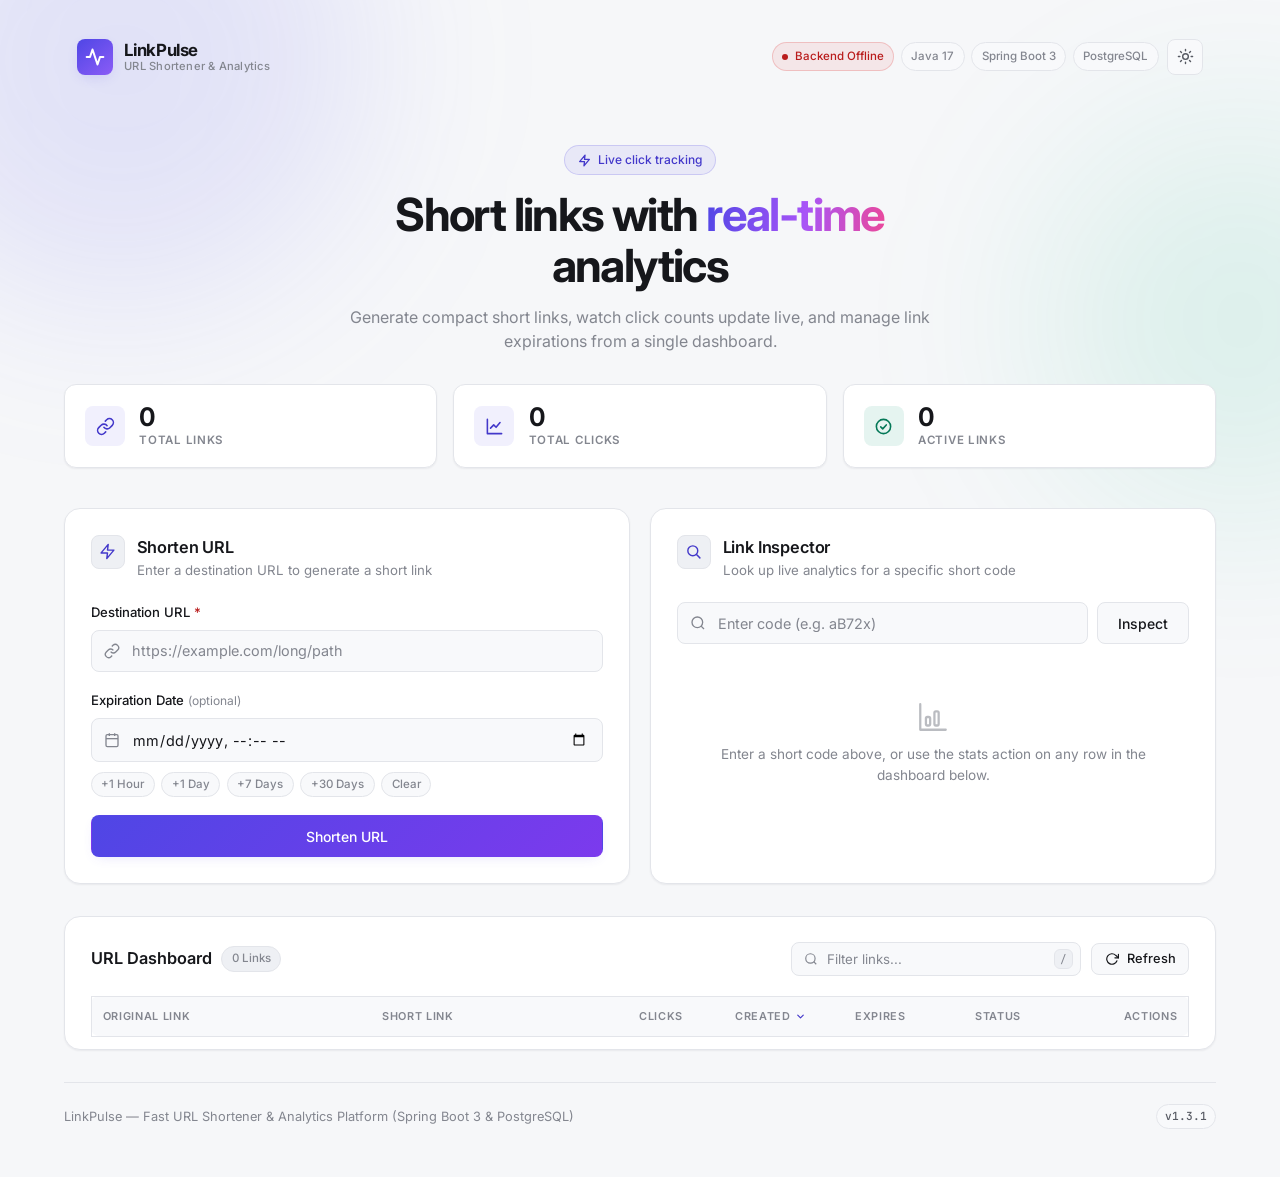
==== frontend/index.html @ d2729724 "feat: implement full-stack URL shortener application with backend services, frontend UI, tests, and " ====
<!DOCTYPE html>
<html lang="en" data-theme="dark">

<head>
    <meta charset="UTF-8">
    <meta name="viewport" content="width=device-width, initial-scale=1.0">
    <title>LinkPulse — URL Shortener & Real-Time Analytics</title>
    <meta name="description"
        content="A fast, secure URL shortener and analytics service built with Spring Boot and PostgreSQL.">
    <meta name="theme-color" content="#08080b">
    <link rel="icon"
        href="data:image/svg+xml,<svg xmlns='http://www.w3.org/2000/svg' viewBox='0 0 24 24' fill='none' stroke='%236366f1' stroke-width='2.4' stroke-linecap='round' stroke-linejoin='round'><path d='M22 12h-4l-3 9L9 3l-3 9H2'/></svg>">

    <!-- Google Fonts: Inter (UI) + JetBrains Mono (codes & links) -->
    <link rel="preconnect" href="https://fonts.googleapis.com">
    <link rel="preconnect" href="https://fonts.gstatic.com" crossorigin>
    <link
        href="https://fonts.googleapis.com/css2?family=Inter:wght@400;500;600;700&family=JetBrains+Mono:wght@400;500&display=swap"
        rel="stylesheet">
    <link rel="stylesheet" href="css/style.css">

    <!-- Apply the stored theme before first paint to avoid a flash of the wrong theme -->
    <script>
        (function () {
            try {
                var stored = localStorage.getItem('linkpulse-theme');
                var prefersLight = window.matchMedia('(prefers-color-scheme: light)').matches;
                document.documentElement.setAttribute('data-theme', stored || (prefersLight ? 'light' : 'dark'));
            } catch (e) {
                document.documentElement.setAttribute('data-theme', 'dark');
            }
        })();
    </script>
</head>

<body>
    <!-- Ambient background gradient -->
    <div class="bg-orbs" aria-hidden="true"><span></span><span></span></div>

    <div class="app-layout">
        <!-- Header -->
        <header class="header" id="site-header">
            <div class="brand">
                <span class="brand-mark" aria-hidden="true">
                    <svg width="20" height="20" viewBox="0 0 24 24" fill="none" stroke="currentColor"
                        stroke-width="2.4" stroke-linecap="round" stroke-linejoin="round">
                        <path d="M22 12h-4l-3 9L9 3l-3 9H2"></path>
                    </svg>
                </span>
                <span class="brand-text">
                    <span class="brand-title">LinkPulse</span>
                    <span class="brand-sub">URL Shortener &amp; Analytics</span>
                </span>
            </div>

            <div class="header-actions">
                <div class="tech-tags">
                    <span class="tag tag-status" id="api-status" data-state="online">
                        <span class="status-dot"></span>
                        <span id="api-status-text">Connecting…</span>
                    </span>
                    <span class="tag">Java 17</span>
                    <span class="tag">Spring Boot 3</span>
                    <span class="tag">PostgreSQL</span>
                </div>
                <button type="button" id="theme-toggle" class="icon-btn" aria-label="Toggle colour theme"
                    title="Toggle light / dark theme">
                    <svg class="icon-moon" width="17" height="17" viewBox="0 0 24 24" fill="none" stroke="currentColor"
                        stroke-width="2" stroke-linecap="round" stroke-linejoin="round">
                        <path d="M21 12.79A9 9 0 1 1 11.21 3 7 7 0 0 0 21 12.79z"></path>
                    </svg>
                    <svg class="icon-sun" width="17" height="17" viewBox="0 0 24 24" fill="none" stroke="currentColor"
                        stroke-width="2" stroke-linecap="round" stroke-linejoin="round">
                        <circle cx="12" cy="12" r="4"></circle>
                        <path d="M12 2v2M12 20v2M4.93 4.93l1.41 1.41M17.66 17.66l1.41 1.41M2 12h2M20 12h2M6.34 17.66l-1.41 1.41M19.07 4.93l-1.41 1.41"></path>
                    </svg>
                </button>
            </div>
        </header>

        <!-- Hero & overview metrics -->
        <section class="hero">
            <span class="hero-badge">
                <svg width="13" height="13" viewBox="0 0 24 24" fill="none" stroke="currentColor" stroke-width="2.4"
                    stroke-linecap="round" stroke-linejoin="round" aria-hidden="true">
                    <path d="M13 2 3 14h9l-1 8 10-12h-9l1-8z"></path>
                </svg>
                Live click tracking
            </span>
            <h1 class="hero-heading">Short links with <em>real-time</em> analytics</h1>
            <p class="hero-subheading">Generate compact short links, watch click counts update live, and manage link
                expirations from a single dashboard.</p>

            <div class="metrics-grid">
                <div class="metric-card">
                    <span class="metric-icon" aria-hidden="true">
                        <svg width="19" height="19" viewBox="0 0 24 24" fill="none" stroke="currentColor"
                            stroke-width="2" stroke-linecap="round" stroke-linejoin="round">
                            <path d="M10 13a5 5 0 0 0 7.54.54l3-3a5 5 0 0 0-7.07-7.07l-1.72 1.71"></path>
                            <path d="M14 11a5 5 0 0 0-7.54-.54l-3 3a5 5 0 0 0 7.07 7.07l1.71-1.71"></path>
                        </svg>
                    </span>
                    <span class="metric-body">
                        <span class="metric-num" id="overview-total-urls">0</span>
                        <span class="metric-lbl">Total Links</span>
                    </span>
                </div>

                <div class="metric-card">
                    <span class="metric-icon" aria-hidden="true">
                        <svg width="19" height="19" viewBox="0 0 24 24" fill="none" stroke="currentColor"
                            stroke-width="2" stroke-linecap="round" stroke-linejoin="round">
                            <path d="M3 3v18h18"></path>
                            <path d="m7 14 4-4 3 3 5-6"></path>
                        </svg>
                    </span>
                    <span class="metric-body">
                        <span class="metric-num" id="overview-total-clicks">0</span>
                        <span class="metric-lbl">Total Clicks</span>
                    </span>
                </div>

                <div class="metric-card" data-accent="success">
                    <span class="metric-icon" aria-hidden="true">
                        <svg width="19" height="19" viewBox="0 0 24 24" fill="none" stroke="currentColor"
                            stroke-width="2" stroke-linecap="round" stroke-linejoin="round">
                            <circle cx="12" cy="12" r="9"></circle>
                            <path d="m8.5 12.5 2.5 2.5 4.5-5"></path>
                        </svg>
                    </span>
                    <span class="metric-body">
                        <span class="metric-num" id="overview-active-urls">0</span>
                        <span class="metric-lbl">Active Links</span>
                    </span>
                </div>
            </div>
        </section>

        <!-- Main workspace -->
        <div class="workspace-grid">
            <!-- Shortener -->
            <section class="panel shortener-panel">
                <div class="panel-header">
                    <span class="panel-icon" aria-hidden="true">
                        <svg width="17" height="17" viewBox="0 0 24 24" fill="none" stroke="currentColor"
                            stroke-width="2" stroke-linecap="round" stroke-linejoin="round">
                            <path d="M13 2 3 14h9l-1 8 10-12h-9l1-8z"></path>
                        </svg>
                    </span>
                    <div>
                        <h2>Shorten URL</h2>
                        <p>Enter a destination URL to generate a short link</p>
                    </div>
                </div>

                <form id="shorten-form" class="shorten-form">
                    <div class="form-field">
                        <label for="original-url">Destination URL <span class="required-star">*</span></label>
                        <div class="input-wrap">
                            <svg class="field-icon" width="16" height="16" viewBox="0 0 24 24" fill="none"
                                stroke="currentColor" stroke-width="2" aria-hidden="true">
                                <path d="M10 13a5 5 0 0 0 7.54.54l3-3a5 5 0 0 0-7.07-7.07l-1.72 1.71"></path>
                                <path d="M14 11a5 5 0 0 0-7.54-.54l-3 3a5 5 0 0 0 7.07 7.07l1.71-1.71"></path>
                            </svg>
                            <input type="url" id="original-url" placeholder="https://example.com/long/path" required
                                autocomplete="off" spellcheck="false">
                        </div>
                    </div>

                    <div class="form-field">
                        <label for="expires-at">Expiration Date <span class="optional-note">(optional)</span></label>
                        <div class="input-wrap">
                            <svg class="field-icon" width="16" height="16" viewBox="0 0 24 24" fill="none"
                                stroke="currentColor" stroke-width="2" aria-hidden="true">
                                <rect x="3" y="4" width="18" height="18" rx="2" ry="2"></rect>
                                <line x1="16" y1="2" x2="16" y2="6"></line>
                                <line x1="8" y1="2" x2="8" y2="6"></line>
                                <line x1="3" y1="10" x2="21" y2="10"></line>
                            </svg>
                            <input type="datetime-local" id="expires-at">
                        </div>
                        <div class="preset-btns">
                            <button type="button" class="preset-btn" data-preset="1h">+1 Hour</button>
                            <button type="button" class="preset-btn" data-preset="1d">+1 Day</button>
                            <button type="button" class="preset-btn" data-preset="7d">+7 Days</button>
                            <button type="button" class="preset-btn" data-preset="30d">+30 Days</button>
                            <button type="button" class="preset-btn preset-btn-clear" data-preset="clear">Clear</button>
                        </div>
                    </div>

                    <button type="submit" id="shorten-btn" class="btn btn-primary">
                        <span class="btn-text">Shorten URL</span>
                        <span class="spinner hidden" aria-hidden="true"></span>
                    </button>
                </form>

                <!-- Generated result -->
                <div id="result-box" class="result-panel hidden">
                    <div class="result-header">
                        <svg width="13" height="13" viewBox="0 0 24 24" fill="none" stroke="currentColor"
                            stroke-width="2.6" stroke-linecap="round" stroke-linejoin="round" aria-hidden="true">
                            <path d="m20 6-11 11-5-5"></path>
                        </svg>
                        Generated Link
                    </div>
                    <div class="result-body">
                        <a id="result-short-url" href="#" target="_blank" rel="noopener" class="result-link"
                            title="Open the generated short URL"></a>
                        <div class="result-actions">
                            <button id="copy-btn" class="btn btn-secondary btn-sm" aria-label="Copy short URL to clipboard">
                                <svg width="14" height="14" viewBox="0 0 24 24" fill="none" stroke="currentColor"
                                    stroke-width="2" aria-hidden="true">
                                    <rect x="9" y="9" width="13" height="13" rx="2" ry="2"></rect>
                                    <path d="M5 15H4a2 2 0 0 1-2-2V4a2 2 0 0 1 2-2h9a2 2 0 0 1 2 2v1"></path>
                                </svg>
                                Copy
                            </button>
                            <button id="inspect-result-btn" class="btn btn-secondary btn-sm">Inspect</button>
                        </div>
                    </div>
                </div>
            </section>

            <!-- Inspector -->
            <section class="panel inspector-panel">
                <div class="panel-header">
                    <span class="panel-icon" aria-hidden="true">
                        <svg width="17" height="17" viewBox="0 0 24 24" fill="none" stroke="currentColor"
                            stroke-width="2" stroke-linecap="round" stroke-linejoin="round">
                            <circle cx="11" cy="11" r="7"></circle>
                            <line x1="21" y1="21" x2="16.65" y2="16.65"></line>
                        </svg>
                    </span>
                    <div>
                        <h2>Link Inspector</h2>
                        <p>Look up live analytics for a specific short code</p>
                    </div>
                </div>

                <div class="search-bar">
                    <div class="input-wrap has-clear">
                        <svg class="field-icon" width="16" height="16" viewBox="0 0 24 24" fill="none"
                            stroke="currentColor" stroke-width="2" aria-hidden="true">
                            <circle cx="11" cy="11" r="8"></circle>
                            <line x1="21" y1="21" x2="16.65" y2="16.65"></line>
                        </svg>
                        <input type="text" id="stats-short-code" placeholder="Enter code (e.g. aB72x)"
                            aria-label="Short code to inspect" autocomplete="off" spellcheck="false">
                        <button type="button" id="clear-stats-input" class="input-clear-btn hidden"
                            aria-label="Clear short code input">&times;</button>
                    </div>
                    <button id="get-stats-btn" class="btn btn-secondary">Inspect</button>
                </div>

                <div id="stats-display" class="stats-content hidden">
                    <div class="info-grid">
                        <div class="info-cell cell-full">
                            <span class="cell-label">Original URL</span>
                            <span id="stat-original-url" class="cell-value text-break"></span>
                        </div>
                        <div class="info-cell">
                            <span class="cell-label">Short Code</span>
                            <span id="stat-short-code" class="cell-value code-font"></span>
                        </div>
                        <div class="info-cell">
                            <span class="cell-label">Status</span>
                            <span id="stat-status" class="badge"></span>
                        </div>
                        <div class="info-cell">
                            <span class="cell-label">Total Clicks</span>
                            <span id="stat-clicks" class="cell-value click-val">0</span>
                        </div>
                        <div class="info-cell">
                            <span class="cell-label">Created</span>
                            <span id="stat-created" class="cell-value"></span>
                        </div>
                        <div class="info-cell cell-full">
                            <span class="cell-label">Expires</span>
                            <span id="stat-expires" class="cell-value"></span>
                        </div>
                    </div>
                </div>

                <div id="stats-placeholder" class="placeholder-box">
                    <svg width="34" height="34" viewBox="0 0 24 24" fill="none" stroke="currentColor" stroke-width="1.6"
                        stroke-linecap="round" stroke-linejoin="round" aria-hidden="true">
                        <path d="M3 3v18h18"></path>
                        <rect x="7" y="12" width="3" height="6" rx="1"></rect>
                        <rect x="13" y="8" width="3" height="10" rx="1"></rect>
                    </svg>
                    <p>Enter a short code above, or use the stats action on any row in the dashboard below.</p>
                </div>
            </section>
        </div>

        <!-- Dashboard -->
        <section class="panel table-panel">
            <div class="table-toolbar">
                <div class="toolbar-title">
                    <h2>URL Dashboard</h2>
                    <span class="count-badge" id="table-url-count">0 Links</span>
                </div>
                <div class="toolbar-right">
                    <div class="input-wrap has-clear">
                        <svg class="field-icon" width="14" height="14" viewBox="0 0 24 24" fill="none"
                            stroke="currentColor" stroke-width="2" aria-hidden="true">
                            <circle cx="11" cy="11" r="8"></circle>
                            <line x1="21" y1="21" x2="16.65" y2="16.65"></line>
                        </svg>
                        <input type="text" id="table-search" placeholder="Filter links..." aria-label="Filter links"
                            autocomplete="off">
                        <kbd class="kbd">/</kbd>
                        <button type="button" id="clear-table-search" class="input-clear-btn hidden"
                            aria-label="Clear filter">&times;</button>
                    </div>
                    <button id="refresh-btn" class="btn btn-secondary btn-sm">
                        <svg width="14" height="14" viewBox="0 0 24 24" fill="none" stroke="currentColor"
                            stroke-width="2" stroke-linecap="round" stroke-linejoin="round" aria-hidden="true">
                            <polyline points="23 4 23 10 17 10"></polyline>
                            <path d="M20.49 15a9 9 0 1 1-2.12-9.36L23 10"></path>
                        </svg>
                        Refresh
                    </button>
                </div>
            </div>

            <div class="table-wrapper">
                <table class="data-table">
                    <thead>
                        <tr>
                            <th class="th-sortable" data-sort="originalUrl" aria-sort="none" tabindex="0" role="columnheader">
                                <span class="th-inner">Original Link
                                    <svg class="sort-arrow" width="11" height="11" viewBox="0 0 24 24" fill="none"
                                        stroke="currentColor" stroke-width="2.5" stroke-linecap="round"
                                        stroke-linejoin="round" aria-hidden="true">
                                        <path d="m6 15 6-6 6 6"></path>
                                    </svg>
                                </span>
                            </th>
                            <th class="th-sortable" data-sort="shortCode" aria-sort="none" tabindex="0" role="columnheader">
                                <span class="th-inner">Short Link
                                    <svg class="sort-arrow" width="11" height="11" viewBox="0 0 24 24" fill="none"
                                        stroke="currentColor" stroke-width="2.5" stroke-linecap="round"
                                        stroke-linejoin="round" aria-hidden="true">
                                        <path d="m6 15 6-6 6 6"></path>
                                    </svg>
                                </span>
                            </th>
                            <th class="th-sortable col-clicks align-center" data-sort="clickCount" aria-sort="none"
                                tabindex="0" role="columnheader">
                                <span class="th-inner">Clicks
                                    <svg class="sort-arrow" width="11" height="11" viewBox="0 0 24 24" fill="none"
                                        stroke="currentColor" stroke-width="2.5" stroke-linecap="round"
                                        stroke-linejoin="round" aria-hidden="true">
                                        <path d="m6 15 6-6 6 6"></path>
                                    </svg>
                                </span>
                            </th>
                            <th class="th-sortable col-date" data-sort="createdAt" aria-sort="none" tabindex="0" role="columnheader">
                                <span class="th-inner">Created
                                    <svg class="sort-arrow" width="11" height="11" viewBox="0 0 24 24" fill="none"
                                        stroke="currentColor" stroke-width="2.5" stroke-linecap="round"
                                        stroke-linejoin="round" aria-hidden="true">
                                        <path d="m6 15 6-6 6 6"></path>
                                    </svg>
                                </span>
                            </th>
                            <th class="th-sortable col-date" data-sort="expiresAt" aria-sort="none" tabindex="0" role="columnheader">
                                <span class="th-inner">Expires
                                    <svg class="sort-arrow" width="11" height="11" viewBox="0 0 24 24" fill="none"
                                        stroke="currentColor" stroke-width="2.5" stroke-linecap="round"
                                        stroke-linejoin="round" aria-hidden="true">
                                        <path d="m6 15 6-6 6 6"></path>
                                    </svg>
                                </span>
                            </th>
                            <th class="col-status">Status</th>
                            <th class="col-actions align-right">Actions</th>
                        </tr>
                    </thead>
                    <tbody id="url-table-body"></tbody>
                </table>

                <!-- Skeleton shown during the first load -->
                <div id="table-skeleton" class="skeleton-rows">
                    <div class="skeleton-line"></div>
                    <div class="skeleton-line"></div>
                    <div class="skeleton-line"></div>
                </div>

                <div id="table-empty" class="empty-state hidden">
                    <svg width="38" height="38" viewBox="0 0 24 24" fill="none" stroke="currentColor" stroke-width="1.5"
                        stroke-linecap="round" stroke-linejoin="round" aria-hidden="true">
                        <path d="M10 13a5 5 0 0 0 7.54.54l3-3a5 5 0 0 0-7.07-7.07l-1.72 1.71"></path>
                        <path d="M14 11a5 5 0 0 0-7.54-.54l-3 3a5 5 0 0 0 7.07 7.07l1.71-1.71"></path>
                    </svg>
                    <h3 id="empty-title">No links yet</h3>
                    <p id="empty-text">Enter a destination URL above to shorten your first link.</p>
                </div>
            </div>
        </section>

        <!-- Footer -->
        <footer class="footer">
            <div class="footer-content">
                <p>LinkPulse — Fast URL Shortener &amp; Analytics Platform (Spring Boot 3 &amp; PostgreSQL)</p>
                <div class="footer-meta">
                    <span class="version-tag">v1.3.1</span>
                </div>
            </div>
        </footer>
    </div>

    <!-- Toasts -->
    <div id="toast-container" class="toast-container" role="status" aria-live="polite"></div>

    <!-- Scroll to top -->
    <button type="button" id="scroll-top-btn" class="scroll-top-btn" aria-label="Scroll back to top">
        <svg width="16" height="16" viewBox="0 0 24 24" fill="none" stroke="currentColor" stroke-width="2"
            stroke-linecap="round" stroke-linejoin="round" aria-hidden="true">
            <path d="m6 15 6-6 6 6"></path>
        </svg>
    </button>

    <!-- Delete confirmation dialog -->
    <div id="confirm-modal" class="modal-overlay hidden">
        <div class="modal" role="alertdialog" aria-modal="true" aria-labelledby="confirm-title"
            aria-describedby="confirm-text">
            <span class="modal-icon" aria-hidden="true">
                <svg width="20" height="20" viewBox="0 0 24 24" fill="none" stroke="currentColor" stroke-width="2"
                    stroke-linecap="round" stroke-linejoin="round">
                    <path d="M3 6h18"></path>
                    <path d="M8 6V4a1 1 0 0 1 1-1h6a1 1 0 0 1 1 1v2"></path>
                    <path d="M19 6l-1 14a2 2 0 0 1-2 2H8a2 2 0 0 1-2-2L5 6"></path>
                </svg>
            </span>
            <h3 id="confirm-title">Delete short link?</h3>
            <p id="confirm-text"></p>
            <div class="modal-actions">
                <button type="button" id="confirm-cancel" class="btn btn-secondary btn-sm">Cancel</button>
                <button type="button" id="confirm-accept" class="btn btn-danger btn-sm">Delete</button>
            </div>
        </div>
    </div>

    <script src="js/app.js"></script>
</body>

</html>
---- frontend/css/style.css ----
/* ==========================================================================
   LinkPulse — URL Shortener & Analytics Dashboard
   Design system: dual-theme (dark/light) tokens, elevation scale, motion.
   ========================================================================== */

/* --------------------------------------------------------------------------
   1. Design Tokens
   -------------------------------------------------------------------------- */

:root {
    /* Typography */
    --font-sans: 'Inter', -apple-system, BlinkMacSystemFont, 'Segoe UI', sans-serif;
    --font-mono: 'JetBrains Mono', ui-monospace, 'SF Mono', Menlo, monospace;

    /* Radii */
    --radius-xs: 6px;
    --radius-sm: 8px;
    --radius-md: 12px;
    --radius-lg: 16px;
    --radius-full: 999px;

    /* Motion */
    --ease: cubic-bezier(0.4, 0, 0.2, 1);
    --ease-out: cubic-bezier(0.16, 1, 0.3, 1);
    --speed: 0.2s;

    /* Layout */
    --max-width: 1200px;
}

/* Dark theme (default) */
:root,
[data-theme="dark"] {
    --bg: #08080b;
    --bg-subtle: #0d0d11;
    --surface: #111116;
    --surface-2: #17171d;
    --surface-3: #1e1e25;

    --border: #26262e;
    --border-strong: #35353f;

    --text: #f4f4f5;
    --text-2: #a1a1aa;
    --text-3: #6f6f7b;

    --accent: #6366f1;
    --accent-hover: #4f46e5;
    --accent-text: #a5b4fc;
    --accent-soft: rgba(99, 102, 241, 0.12);
    --accent-line: rgba(99, 102, 241, 0.28);
    --accent-glow: rgba(99, 102, 241, 0.35);

    --success: #10b981;
    --success-text: #34d399;
    --success-soft: rgba(16, 185, 129, 0.12);
    --success-line: rgba(16, 185, 129, 0.28);

    --danger: #ef4444;
    --danger-text: #f87171;
    --danger-soft: rgba(239, 68, 68, 0.12);
    --danger-line: rgba(239, 68, 68, 0.28);

    --shadow-sm: 0 1px 2px rgba(0, 0, 0, 0.4);
    --shadow-md: 0 4px 16px rgba(0, 0, 0, 0.35);
    --shadow-lg: 0 16px 40px -12px rgba(0, 0, 0, 0.65);

    --overlay: rgba(4, 4, 6, 0.72);
    --hover-wash: rgba(255, 255, 255, 0.04);
    --orb-1: rgba(99, 102, 241, 0.16);
    --orb-2: rgba(16, 185, 129, 0.1);
    color-scheme: dark;
}

/* Light theme */
[data-theme="light"] {
    --bg: #f6f7f9;
    --bg-subtle: #eff1f4;
    --surface: #ffffff;
    --surface-2: #f8f9fb;
    --surface-3: #eef0f4;

    --border: #e3e5ea;
    --border-strong: #cdd0d8;

    --text: #16171b;
    --text-2: #575a63;
    --text-3: #83868f;

    --accent: #4f46e5;
    --accent-hover: #4338ca;
    --accent-text: #4338ca;
    --accent-soft: rgba(79, 70, 229, 0.08);
    --accent-line: rgba(79, 70, 229, 0.2);
    --accent-glow: rgba(79, 70, 229, 0.2);

    --success: #059669;
    --success-text: #047857;
    --success-soft: rgba(5, 150, 105, 0.1);
    --success-line: rgba(5, 150, 105, 0.22);

    --danger: #dc2626;
    --danger-text: #b91c1c;
    --danger-soft: rgba(220, 38, 38, 0.08);
    --danger-line: rgba(220, 38, 38, 0.2);

    --shadow-sm: 0 1px 2px rgba(16, 24, 40, 0.06);
    --shadow-md: 0 4px 16px rgba(16, 24, 40, 0.08);
    --shadow-lg: 0 16px 40px -12px rgba(16, 24, 40, 0.18);

    --overlay: rgba(16, 24, 40, 0.42);
    --hover-wash: rgba(16, 24, 40, 0.025);
    --orb-1: rgba(99, 102, 241, 0.14);
    --orb-2: rgba(16, 185, 129, 0.1);
    color-scheme: light;
}

/* --------------------------------------------------------------------------
   2. Base
   -------------------------------------------------------------------------- */

*,
*::before,
*::after {
    margin: 0;
    padding: 0;
    box-sizing: border-box;
}

html {
    scroll-behavior: smooth;
}

body {
    font-family: var(--font-sans);
    background-color: var(--bg);
    color: var(--text-2);
    line-height: 1.55;
    min-height: 100vh;
    -webkit-font-smoothing: antialiased;
    -moz-osx-font-smoothing: grayscale;
    transition: background-color 0.3s var(--ease), color 0.3s var(--ease);
}

/* Ambient background gradient orbs */
.bg-orbs {
    position: fixed;
    inset: 0;
    z-index: -1;
    overflow: hidden;
    pointer-events: none;
}

.bg-orbs span {
    position: absolute;
    border-radius: 50%;
    filter: blur(90px);
}

.bg-orbs span:nth-child(1) {
    width: 480px;
    height: 480px;
    top: -180px;
    left: -120px;
    background: var(--orb-1);
}

.bg-orbs span:nth-child(2) {
    width: 400px;
    height: 400px;
    top: 120px;
    right: -160px;
    background: var(--orb-2);
}

a {
    color: var(--accent-text);
}

button,
input {
    font-family: inherit;
}

:focus-visible {
    outline: 2px solid var(--accent);
    outline-offset: 2px;
    border-radius: var(--radius-xs);
}

::selection {
    background: var(--accent-soft);
    color: var(--text);
}

.hidden {
    display: none !important;
}

.visually-hidden {
    position: absolute;
    width: 1px;
    height: 1px;
    overflow: hidden;
    clip: rect(0 0 0 0);
    white-space: nowrap;
}

.app-layout {
    max-width: var(--max-width);
    margin: 0 auto;
    padding: 1.5rem 1.5rem 3rem;
    display: flex;
    flex-direction: column;
    gap: 2rem;
}

/* --------------------------------------------------------------------------
   3. Header
   -------------------------------------------------------------------------- */

.header {
    position: sticky;
    top: 0;
    z-index: 50;
    display: flex;
    justify-content: space-between;
    align-items: center;
    gap: 1rem;
    padding: 0.85rem 1.1rem;
    margin: 0 -0.35rem;
    border: 1px solid transparent;
    border-radius: var(--radius-lg);
    transition: background-color var(--speed) var(--ease),
                border-color var(--speed) var(--ease),
                box-shadow var(--speed) var(--ease);
}

.header.is-stuck {
    background: var(--surface);
    border-color: var(--border);
    box-shadow: var(--shadow-md);
}

.brand {
    display: flex;
    align-items: center;
    gap: 0.7rem;
    color: var(--text);
}

.brand-mark {
    display: grid;
    place-items: center;
    width: 36px;
    height: 36px;
    border-radius: var(--radius-sm);
    background: linear-gradient(140deg, var(--accent), #8b5cf6);
    box-shadow: 0 4px 14px -4px var(--accent-glow);
    color: #fff;
    flex-shrink: 0;
}

.brand-text {
    display: flex;
    flex-direction: column;
    line-height: 1.15;
}

.brand-title {
    font-size: 1.05rem;
    font-weight: 700;
    letter-spacing: -0.02em;
}

.brand-sub {
    font-size: 0.7rem;
    font-weight: 500;
    color: var(--text-3);
    letter-spacing: 0.02em;
}

.header-actions {
    display: flex;
    align-items: center;
    gap: 0.5rem;
}

.tech-tags {
    display: flex;
    gap: 0.4rem;
}

.tag {
    font-size: 0.72rem;
    font-weight: 500;
    padding: 0.28rem 0.6rem;
    border-radius: var(--radius-full);
    background: var(--surface-2);
    border: 1px solid var(--border);
    color: var(--text-3);
    white-space: nowrap;
}

.tag-status {
    display: inline-flex;
    align-items: center;
    gap: 0.4rem;
    background: var(--success-soft);
    border-color: var(--success-line);
    color: var(--success-text);
}

.tag-status[data-state="offline"] {
    background: var(--danger-soft);
    border-color: var(--danger-line);
    color: var(--danger-text);
}

.status-dot {
    width: 6px;
    height: 6px;
    border-radius: 50%;
    background-color: currentColor;
    animation: pulse 2.2s infinite;
}

@keyframes pulse {
    0% { box-shadow: 0 0 0 0 currentColor; opacity: 0.9; }
    70% { box-shadow: 0 0 0 6px transparent; opacity: 1; }
    100% { box-shadow: 0 0 0 0 transparent; opacity: 0.9; }
}

.icon-btn {
    display: grid;
    place-items: center;
    width: 36px;
    height: 36px;
    border-radius: var(--radius-sm);
    background: var(--surface-2);
    border: 1px solid var(--border);
    color: var(--text-2);
    cursor: pointer;
    transition: var(--speed) var(--ease);
}

.icon-btn:hover {
    color: var(--text);
    border-color: var(--border-strong);
    background: var(--surface-3);
}

/* Theme toggle swaps icons based on the active theme */
[data-theme="dark"] .icon-sun { display: none; }
[data-theme="light"] .icon-moon { display: none; }

/* --------------------------------------------------------------------------
   4. Hero & Metrics
   -------------------------------------------------------------------------- */

.hero {
    display: flex;
    flex-direction: column;
    align-items: center;
    text-align: center;
    gap: 0.85rem;
    padding: 1.5rem 0 0.5rem;
}

.hero-badge {
    display: inline-flex;
    align-items: center;
    gap: 0.45rem;
    font-size: 0.75rem;
    font-weight: 500;
    padding: 0.3rem 0.8rem;
    border-radius: var(--radius-full);
    background: var(--accent-soft);
    border: 1px solid var(--accent-line);
    color: var(--accent-text);
}

.hero-heading {
    font-size: clamp(1.9rem, 5vw, 2.85rem);
    font-weight: 700;
    color: var(--text);
    letter-spacing: -0.035em;
    line-height: 1.12;
    max-width: 18ch;
}

.hero-heading em {
    font-style: normal;
    background: linear-gradient(100deg, var(--accent), #a855f7 55%, #ec4899);
    -webkit-background-clip: text;
    background-clip: text;
    -webkit-text-fill-color: transparent;
}

.hero-subheading {
    font-size: 1rem;
    color: var(--text-3);
    max-width: 58ch;
}

.metrics-grid {
    display: grid;
    grid-template-columns: repeat(3, minmax(0, 1fr));
    gap: 1rem;
    width: 100%;
    margin-top: 1rem;
}

.metric-card {
    display: flex;
    align-items: center;
    gap: 0.9rem;
    text-align: left;
    padding: 1.1rem 1.25rem;
    background: var(--surface);
    border: 1px solid var(--border);
    border-radius: var(--radius-md);
    box-shadow: var(--shadow-sm);
    transition: transform var(--speed) var(--ease), border-color var(--speed) var(--ease);
}

.metric-card:hover {
    transform: translateY(-2px);
    border-color: var(--border-strong);
}

.metric-icon {
    display: grid;
    place-items: center;
    width: 40px;
    height: 40px;
    border-radius: var(--radius-sm);
    background: var(--accent-soft);
    color: var(--accent-text);
    flex-shrink: 0;
}

.metric-card[data-accent="success"] .metric-icon {
    background: var(--success-soft);
    color: var(--success-text);
}

.metric-body {
    display: flex;
    flex-direction: column;
    min-width: 0;
}

.metric-num {
    font-size: 1.6rem;
    font-weight: 700;
    color: var(--text);
    letter-spacing: -0.02em;
    font-variant-numeric: tabular-nums;
    line-height: 1.15;
}

.metric-lbl {
    font-size: 0.72rem;
    font-weight: 600;
    color: var(--text-3);
    text-transform: uppercase;
    letter-spacing: 0.06em;
}

/* --------------------------------------------------------------------------
   5. Panels
   -------------------------------------------------------------------------- */

.workspace-grid {
    display: grid;
    grid-template-columns: repeat(2, minmax(0, 1fr));
    gap: 1.25rem;
}

.panel {
    background: var(--surface);
    border: 1px solid var(--border);
    border-radius: var(--radius-lg);
    padding: 1.6rem;
    box-shadow: var(--shadow-sm);
}

.panel-header {
    display: flex;
    align-items: flex-start;
    gap: 0.75rem;
    margin-bottom: 1.35rem;
}

.panel-icon {
    display: grid;
    place-items: center;
    width: 34px;
    height: 34px;
    border-radius: var(--radius-sm);
    background: var(--surface-3);
    border: 1px solid var(--border);
    color: var(--accent-text);
    flex-shrink: 0;
}

.panel-header h2 {
    font-size: 1.02rem;
    font-weight: 600;
    color: var(--text);
    letter-spacing: -0.01em;
}

.panel-header p {
    font-size: 0.83rem;
    color: var(--text-3);
}

/* --------------------------------------------------------------------------
   6. Forms & Inputs
   -------------------------------------------------------------------------- */

.shorten-form {
    display: flex;
    flex-direction: column;
    gap: 1.15rem;
}

.form-field {
    display: flex;
    flex-direction: column;
    gap: 0.45rem;
}

.form-field label {
    font-size: 0.82rem;
    font-weight: 500;
    color: var(--text);
}

.required-star {
    color: var(--danger-text);
}

.optional-note {
    color: var(--text-3);
    font-size: 0.75rem;
    font-weight: 400;
}

.input-wrap {
    position: relative;
    display: flex;
    align-items: center;
}

.input-wrap .field-icon {
    position: absolute;
    left: 0.85rem;
    color: var(--text-3);
    pointer-events: none;
    transition: color var(--speed) var(--ease);
}

.input-wrap input {
    width: 100%;
    padding: 0.72rem 0.9rem 0.72rem 2.5rem;
    background: var(--surface-2);
    border: 1px solid var(--border);
    border-radius: var(--radius-sm);
    color: var(--text);
    font-size: 0.9rem;
    transition: var(--speed) var(--ease);
}

.input-wrap input::placeholder {
    color: var(--text-3);
}

.input-wrap input:focus {
    outline: none;
    border-color: var(--accent);
    background: var(--surface);
    box-shadow: 0 0 0 3px var(--accent-soft);
}

.input-wrap:focus-within .field-icon {
    color: var(--accent-text);
}

.input-wrap.has-clear input {
    padding-right: 2.2rem;
}

.input-clear-btn {
    position: absolute;
    right: 0.5rem;
    display: grid;
    place-items: center;
    width: 22px;
    height: 22px;
    background: transparent;
    border: none;
    color: var(--text-3);
    font-size: 1.05rem;
    line-height: 1;
    cursor: pointer;
    border-radius: 50%;
    transition: var(--speed) var(--ease);
}

.input-clear-btn:hover {
    color: var(--text);
    background: var(--surface-3);
}

.preset-btns {
    display: flex;
    flex-wrap: wrap;
    gap: 0.4rem;
    margin-top: 0.15rem;
}

.preset-btn {
    background: var(--surface-2);
    border: 1px solid var(--border);
    color: var(--text-3);
    font-size: 0.72rem;
    font-weight: 500;
    padding: 0.28rem 0.6rem;
    border-radius: var(--radius-full);
    cursor: pointer;
    transition: var(--speed) var(--ease);
}

.preset-btn:hover,
.preset-btn.is-active {
    background: var(--accent-soft);
    color: var(--accent-text);
    border-color: var(--accent-line);
}

.preset-btn-clear:hover {
    background: var(--danger-soft);
    color: var(--danger-text);
    border-color: var(--danger-line);
}

/* --------------------------------------------------------------------------
   7. Buttons
   -------------------------------------------------------------------------- */

.btn {
    display: inline-flex;
    align-items: center;
    justify-content: center;
    gap: 0.5rem;
    padding: 0.72rem 1.25rem;
    border-radius: var(--radius-sm);
    font-size: 0.875rem;
    font-weight: 500;
    cursor: pointer;
    border: 1px solid transparent;
    white-space: nowrap;
    transition: var(--speed) var(--ease);
}

.btn:disabled {
    opacity: 0.65;
    cursor: not-allowed;
}

.btn-primary {
    background: linear-gradient(135deg, var(--accent), #7c3aed);
    color: #fff;
    box-shadow: 0 4px 14px -6px var(--accent-glow);
}

.btn-primary:hover:not(:disabled) {
    filter: brightness(1.08);
    transform: translateY(-1px);
    box-shadow: 0 8px 20px -8px var(--accent-glow);
}

.btn-primary:active:not(:disabled) {
    transform: translateY(0);
}

.btn-secondary {
    background: var(--surface-2);
    border-color: var(--border);
    color: var(--text);
}

.btn-secondary:hover:not(:disabled) {
    background: var(--surface-3);
    border-color: var(--border-strong);
}

.btn-danger {
    background: var(--danger);
    color: #fff;
}

.btn-danger:hover:not(:disabled) {
    filter: brightness(1.08);
}

.btn-sm {
    padding: 0.45rem 0.8rem;
    font-size: 0.8rem;
}

.btn.is-copied {
    background: var(--success) !important;
    border-color: var(--success) !important;
    color: #fff !important;
}

.spinner {
    width: 15px;
    height: 15px;
    border: 2px solid rgba(255, 255, 255, 0.3);
    border-top-color: #fff;
    border-radius: 50%;
    animation: spin 0.7s linear infinite;
}

@keyframes spin {
    to { transform: rotate(360deg); }
}

/* --------------------------------------------------------------------------
   8. Result Card
   -------------------------------------------------------------------------- */

.result-panel {
    margin-top: 1.25rem;
    padding: 1.1rem;
    background: var(--accent-soft);
    border: 1px solid var(--accent-line);
    border-radius: var(--radius-md);
    display: flex;
    flex-direction: column;
    gap: 0.75rem;
    animation: rise 0.35s var(--ease-out);
}

@keyframes rise {
    from { opacity: 0; transform: translateY(8px); }
    to { opacity: 1; transform: translateY(0); }
}

.result-header {
    display: flex;
    align-items: center;
    gap: 0.45rem;
    font-size: 0.72rem;
    font-weight: 600;
    color: var(--success-text);
    text-transform: uppercase;
    letter-spacing: 0.06em;
}

.result-body {
    display: flex;
    align-items: center;
    justify-content: space-between;
    gap: 0.85rem;
}

.result-link {
    font-family: var(--font-mono);
    font-size: 0.95rem;
    font-weight: 500;
    color: var(--accent-text);
    text-decoration: none;
    word-break: break-all;
}

.result-link:hover {
    text-decoration: underline;
}

.result-actions {
    display: flex;
    gap: 0.4rem;
    flex-shrink: 0;
}

/* --------------------------------------------------------------------------
   9. Inspector
   -------------------------------------------------------------------------- */

.search-bar {
    display: flex;
    gap: 0.6rem;
    margin-bottom: 1.25rem;
}

.search-bar .input-wrap {
    flex: 1;
}

.placeholder-box {
    display: flex;
    flex-direction: column;
    align-items: center;
    gap: 0.6rem;
    text-align: center;
    padding: 2.25rem 1rem;
    font-size: 0.85rem;
    color: var(--text-3);
}

.placeholder-box svg {
    opacity: 0.55;
}

.info-grid {
    display: grid;
    grid-template-columns: repeat(2, minmax(0, 1fr));
    gap: 0.7rem;
    animation: rise 0.3s var(--ease-out);
}

.info-cell {
    padding: 0.8rem 0.9rem;
    background: var(--surface-2);
    border: 1px solid var(--border);
    border-radius: var(--radius-sm);
    display: flex;
    flex-direction: column;
    gap: 0.25rem;
    min-width: 0;
}

.cell-full {
    grid-column: span 2;
}

.cell-label {
    font-size: 0.68rem;
    font-weight: 600;
    color: var(--text-3);
    text-transform: uppercase;
    letter-spacing: 0.06em;
}

.cell-value {
    font-size: 0.9rem;
    font-weight: 500;
    color: var(--text);
}

.code-font {
    font-family: var(--font-mono);
    color: var(--accent-text);
}

.click-val {
    font-size: 1.3rem;
    font-weight: 700;
    color: var(--success-text);
    font-variant-numeric: tabular-nums;
}

/* --------------------------------------------------------------------------
   10. Badges
   -------------------------------------------------------------------------- */

.badge {
    display: inline-flex;
    align-items: center;
    gap: 0.3rem;
    padding: 0.2rem 0.55rem;
    border-radius: var(--radius-full);
    font-size: 0.7rem;
    font-weight: 600;
    letter-spacing: 0.02em;
    width: fit-content;
}

.badge::before {
    content: "";
    width: 5px;
    height: 5px;
    border-radius: 50%;
    background: currentColor;
}

.badge-active {
    background: var(--success-soft);
    color: var(--success-text);
    border: 1px solid var(--success-line);
}

.badge-expired {
    background: var(--danger-soft);
    color: var(--danger-text);
    border: 1px solid var(--danger-line);
}

/* --------------------------------------------------------------------------
   11. Dashboard Table
   -------------------------------------------------------------------------- */

.table-panel {
    padding: 1.6rem 1.6rem 0.75rem;
}

.table-toolbar {
    display: flex;
    justify-content: space-between;
    align-items: center;
    margin-bottom: 1.25rem;
    gap: 1rem;
    flex-wrap: wrap;
}

.toolbar-title {
    display: flex;
    align-items: center;
    gap: 0.6rem;
}

.toolbar-title h2 {
    font-size: 1.02rem;
    font-weight: 600;
    color: var(--text);
}

.count-badge {
    font-size: 0.72rem;
    font-weight: 500;
    padding: 0.18rem 0.6rem;
    border-radius: var(--radius-full);
    background: var(--surface-3);
    border: 1px solid var(--border);
    color: var(--text-3);
    font-variant-numeric: tabular-nums;
}

.toolbar-right {
    display: flex;
    align-items: center;
    gap: 0.6rem;
}

.toolbar-right .input-wrap input {
    padding: 0.48rem 2.4rem 0.48rem 2.2rem;
    font-size: 0.83rem;
    min-width: 230px;
}

.kbd {
    position: absolute;
    right: 0.5rem;
    font-family: var(--font-mono);
    font-size: 0.68rem;
    color: var(--text-3);
    background: var(--surface-3);
    border: 1px solid var(--border);
    border-radius: var(--radius-xs);
    padding: 0.05rem 0.32rem;
    pointer-events: none;
}

.table-wrapper {
    overflow-x: auto;
    margin: 0 -1.6rem;
    padding: 0 1.6rem;
}

.data-table {
    width: 100%;
    border-collapse: collapse;
    font-size: 0.85rem;
    text-align: left;
}

.data-table th {
    padding: 0.7rem;
    background: var(--surface-2);
    color: var(--text-3);
    font-size: 0.68rem;
    font-weight: 600;
    text-transform: uppercase;
    letter-spacing: 0.06em;
    border-top: 1px solid var(--border);
    border-bottom: 1px solid var(--border);
    white-space: nowrap;
}

.data-table th:first-child {
    border-left: 1px solid var(--border);
    border-radius: var(--radius-sm) 0 0 var(--radius-sm);
}

.data-table th:last-child {
    border-right: 1px solid var(--border);
    border-radius: 0 var(--radius-sm) var(--radius-sm) 0;
}

.th-sortable {
    cursor: pointer;
    -webkit-user-select: none;
    user-select: none;
    transition: color var(--speed) var(--ease);
}

.th-sortable:hover {
    color: var(--text);
}

.th-inner {
    display: inline-flex;
    align-items: center;
    gap: 0.3rem;
}

.sort-arrow {
    opacity: 0;
    transition: opacity var(--speed) var(--ease), transform var(--speed) var(--ease);
}

.th-sortable:hover .sort-arrow {
    opacity: 0.45;
}

.th-sortable[aria-sort="ascending"] .sort-arrow,
.th-sortable[aria-sort="descending"] .sort-arrow {
    opacity: 1;
    color: var(--accent-text);
}

.th-sortable[aria-sort="descending"] .sort-arrow {
    transform: rotate(180deg);
}

.data-table td {
    padding: 0.8rem 0.7rem;
    border-bottom: 1px solid var(--border);
    color: var(--text-2);
    vertical-align: middle;
}

.data-table tbody tr {
    transition: background-color var(--speed) var(--ease);
}

.data-table tbody tr:hover {
    background: var(--hover-wash);
}

.data-table tbody tr:last-child td {
    border-bottom: none;
}

.col-clicks { width: 110px; }
.col-date { width: 120px; white-space: nowrap; }
.col-status { width: 105px; }
.col-actions { width: 120px; }

.align-center { text-align: center; }
.align-right { text-align: right; }

.cell-original {
    display: flex;
    flex-direction: column;
    gap: 0.1rem;
    max-width: 280px;
    min-width: 0;
}

.origin-host {
    font-weight: 500;
    color: var(--text);
}

.origin-path {
    font-size: 0.76rem;
    color: var(--text-3);
}

.text-break {
    overflow: hidden;
    text-overflow: ellipsis;
    white-space: nowrap;
    display: block;
    max-width: 100%;
}

.table-link {
    font-family: var(--font-mono);
    font-size: 0.82rem;
    color: var(--accent-text);
    font-weight: 500;
    text-decoration: none;
    white-space: nowrap;
}

.table-link:hover {
    text-decoration: underline;
}

/* Clicks column: count plus a bar scaled against the busiest link */
.click-cell {
    display: flex;
    flex-direction: column;
    gap: 0.3rem;
    align-items: center;
}

.click-num {
    font-weight: 600;
    color: var(--text);
    font-variant-numeric: tabular-nums;
}

.click-bar {
    width: 100%;
    max-width: 62px;
    height: 3px;
    border-radius: var(--radius-full);
    background: var(--surface-3);
    overflow: hidden;
}

.click-bar i {
    display: block;
    height: 100%;
    border-radius: var(--radius-full);
    background: linear-gradient(90deg, var(--accent), #8b5cf6);
    transition: width 0.4s var(--ease-out);
}

.date-cell {
    display: flex;
    flex-direction: column;
    line-height: 1.3;
}

.date-rel {
    font-size: 0.75rem;
    color: var(--text-3);
}

.action-group {
    display: inline-flex;
    align-items: center;
    justify-content: flex-end;
    gap: 0.3rem;
}

.action-btn {
    display: grid;
    place-items: center;
    width: 30px;
    height: 30px;
    border-radius: var(--radius-xs);
    background: var(--surface-2);
    border: 1px solid var(--border);
    color: var(--text-2);
    cursor: pointer;
    transition: var(--speed) var(--ease);
}

.action-btn:hover {
    background: var(--surface-3);
    color: var(--text);
    border-color: var(--border-strong);
}

.action-btn.is-copied {
    background: var(--success-soft);
    border-color: var(--success-line);
    color: var(--success-text);
}

.action-btn-del:hover {
    background: var(--danger-soft);
    border-color: var(--danger-line);
    color: var(--danger-text);
}

/* Empty & skeleton states */
.empty-state {
    display: flex;
    flex-direction: column;
    align-items: center;
    gap: 0.75rem;
    text-align: center;
    padding: 3.25rem 1rem;
    color: var(--text-3);
}

.empty-state svg {
    opacity: 0.5;
}

.empty-state h3 {
    font-size: 0.95rem;
    font-weight: 600;
    color: var(--text);
}

.empty-state p {
    font-size: 0.85rem;
    max-width: 42ch;
}

.skeleton-rows {
    display: flex;
    flex-direction: column;
    gap: 0.7rem;
    padding: 1rem 0;
}

.skeleton-line {
    height: 34px;
    border-radius: var(--radius-sm);
    background: linear-gradient(90deg, var(--surface-2) 25%, var(--surface-3) 50%, var(--surface-2) 75%);
    background-size: 200% 100%;
    animation: shimmer 1.4s infinite linear;
}

@keyframes shimmer {
    to { background-position: -200% 0; }
}

/* --------------------------------------------------------------------------
   12. Toasts
   -------------------------------------------------------------------------- */

.toast-container {
    position: fixed;
    bottom: 1.75rem;
    right: 1.75rem;
    display: flex;
    flex-direction: column;
    gap: 0.6rem;
    z-index: 1000;
    max-width: min(380px, calc(100vw - 2rem));
}

.toast {
    display: flex;
    align-items: center;
    gap: 0.6rem;
    padding: 0.75rem 1rem;
    border-radius: var(--radius-md);
    background: var(--surface);
    border: 1px solid var(--border);
    color: var(--text);
    font-size: 0.85rem;
    font-weight: 500;
    box-shadow: var(--shadow-lg);
    animation: toastIn 0.28s var(--ease-out);
}

.toast.is-leaving {
    animation: toastOut 0.2s var(--ease) forwards;
}

.toast-icon {
    display: grid;
    place-items: center;
    flex-shrink: 0;
}

.toast-success { border-left: 3px solid var(--success); }
.toast-success .toast-icon { color: var(--success-text); }
.toast-error { border-left: 3px solid var(--danger); }
.toast-error .toast-icon { color: var(--danger-text); }

.toast-msg {
    flex: 1;
    min-width: 0;
}

@keyframes toastIn {
    from { transform: translateX(16px); opacity: 0; }
    to { transform: translateX(0); opacity: 1; }
}

@keyframes toastOut {
    to { transform: translateX(16px); opacity: 0; }
}

/* --------------------------------------------------------------------------
   13. Confirm Modal
   -------------------------------------------------------------------------- */

.modal-overlay {
    position: fixed;
    inset: 0;
    z-index: 1100;
    display: grid;
    place-items: center;
    padding: 1.25rem;
    background: var(--overlay);
    animation: fade 0.18s var(--ease);
}

@keyframes fade {
    from { opacity: 0; }
    to { opacity: 1; }
}

.modal {
    width: min(420px, 100%);
    background: var(--surface);
    border: 1px solid var(--border);
    border-radius: var(--radius-lg);
    box-shadow: var(--shadow-lg);
    padding: 1.5rem;
    display: flex;
    flex-direction: column;
    gap: 0.85rem;
    animation: rise 0.22s var(--ease-out);
}

.modal-icon {
    display: grid;
    place-items: center;
    width: 42px;
    height: 42px;
    border-radius: var(--radius-sm);
    background: var(--danger-soft);
    border: 1px solid var(--danger-line);
    color: var(--danger-text);
}

.modal h3 {
    font-size: 1.02rem;
    font-weight: 600;
    color: var(--text);
}

.modal p {
    font-size: 0.87rem;
    color: var(--text-2);
}

.modal p code {
    font-family: var(--font-mono);
    color: var(--accent-text);
}

.modal-actions {
    display: flex;
    justify-content: flex-end;
    gap: 0.5rem;
    margin-top: 0.3rem;
}

/* --------------------------------------------------------------------------
   14. Footer & Scroll-to-top
   -------------------------------------------------------------------------- */

.footer {
    padding-top: 1.35rem;
    border-top: 1px solid var(--border);
}

.footer-content {
    display: flex;
    justify-content: space-between;
    align-items: center;
    gap: 1rem;
    flex-wrap: wrap;
    font-size: 0.8rem;
    color: var(--text-3);
}

.footer-meta {
    display: flex;
    align-items: center;
    gap: 0.6rem;
}

.version-tag {
    font-family: var(--font-mono);
    font-size: 0.7rem;
    font-weight: 500;
    padding: 0.15rem 0.5rem;
    border-radius: var(--radius-full);
    background: var(--surface-2);
    border: 1px solid var(--border);
    color: var(--text-2);
}

.scroll-top-btn {
    position: fixed;
    right: 1.75rem;
    bottom: 1.75rem;
    z-index: 900;
    display: grid;
    place-items: center;
    width: 40px;
    height: 40px;
    border-radius: 50%;
    background: var(--surface);
    border: 1px solid var(--border);
    color: var(--text-2);
    cursor: pointer;
    box-shadow: var(--shadow-md);
    opacity: 0;
    visibility: hidden;
    transform: translateY(8px);
    transition: var(--speed) var(--ease);
}

.scroll-top-btn.is-visible {
    opacity: 1;
    visibility: visible;
    transform: translateY(0);
}

.scroll-top-btn:hover {
    color: var(--text);
    border-color: var(--border-strong);
    transform: translateY(-2px);
}

/* --------------------------------------------------------------------------
   15. Responsive
   -------------------------------------------------------------------------- */

@media (max-width: 960px) {
    .workspace-grid {
        grid-template-columns: 1fr;
    }

    .tech-tags .tag:not(.tag-status) {
        display: none;
    }
}

@media (max-width: 760px) {
    .app-layout {
        padding: 1rem 1rem 2.5rem;
        gap: 1.5rem;
    }

    .header {
        margin: 0;
        padding: 0.7rem 0.85rem;
    }

    .brand-sub {
        display: none;
    }

    .hero {
        padding-top: 0.75rem;
    }

    .metrics-grid {
        grid-template-columns: 1fr;
        gap: 0.7rem;
    }

    .metric-card {
        padding: 0.9rem 1rem;
    }

    .panel,
    .table-panel {
        padding: 1.2rem;
    }

    .search-bar {
        flex-direction: column;
    }

    .search-bar .btn {
        width: 100%;
    }

    .info-grid {
        grid-template-columns: 1fr;
    }

    .cell-full {
        grid-column: span 1;
    }

    .result-body {
        flex-direction: column;
        align-items: stretch;
    }

    .result-actions .btn {
        flex: 1;
    }

    .table-toolbar,
    .toolbar-right {
        flex-direction: column;
        align-items: stretch;
        width: 100%;
    }

    .toolbar-right .input-wrap input {
        min-width: 0;
        width: 100%;
    }

    .kbd {
        display: none;
    }

    /* Table collapses into stacked cards */
    .table-wrapper {
        margin: 0;
        padding: 0;
        overflow-x: visible;
    }

    .data-table thead {
        display: none;
    }

    .data-table,
    .data-table tbody,
    .data-table tr,
    .data-table td {
        display: block;
        width: 100%;
    }

    .data-table tr {
        margin-bottom: 0.7rem;
        padding: 0.5rem 0.9rem;
        background: var(--surface-2);
        border: 1px solid var(--border);
        border-radius: var(--radius-md);
    }

    .data-table td {
        display: flex;
        align-items: center;
        justify-content: space-between;
        gap: 1rem;
        padding: 0.5rem 0;
        border-bottom: 1px solid var(--border);
    }

    .data-table tr td:last-child {
        border-bottom: none;
    }

    .data-table td::before {
        content: attr(data-label);
        font-size: 0.68rem;
        font-weight: 600;
        color: var(--text-3);
        text-transform: uppercase;
        letter-spacing: 0.06em;
        flex-shrink: 0;
    }

    .cell-original {
        max-width: 60%;
        text-align: right;
        align-items: flex-end;
    }

    .click-cell,
    .date-cell {
        align-items: flex-end;
    }

    .click-bar {
        max-width: 80px;
    }

    .toast-container {
        left: 1rem;
        right: 1rem;
        bottom: 1rem;
        max-width: none;
    }

    .scroll-top-btn {
        right: 1rem;
        bottom: 4.5rem;
    }
}

@media (prefers-reduced-motion: reduce) {
    html {
        scroll-behavior: auto;
    }

    *,
    *::before,
    *::after {
        animation-duration: 0.01ms !important;
        animation-iteration-count: 1 !important;
        transition-duration: 0.01ms !important;
    }
}
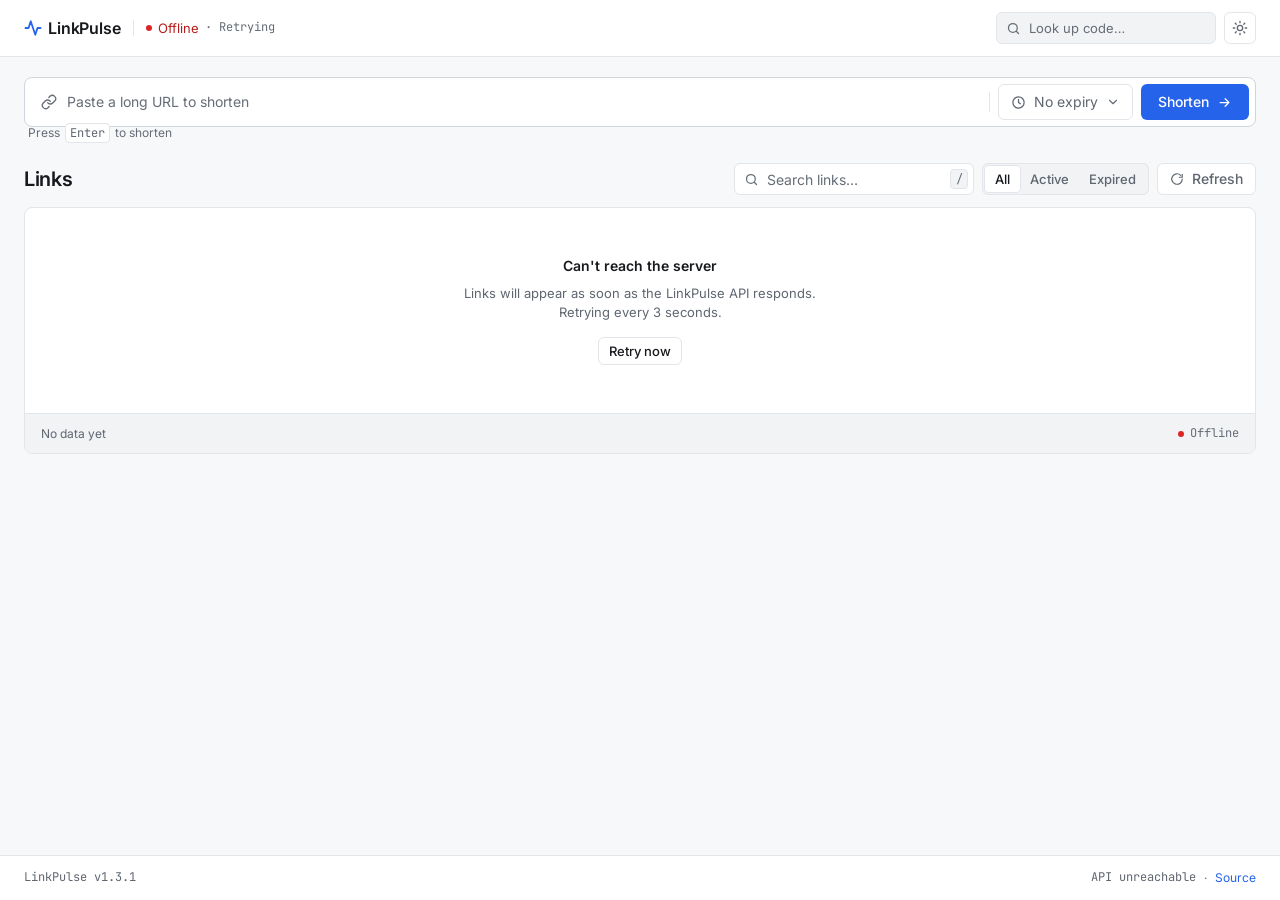
==== commit 2d7fe478: "feat: add frontend static assets and dashboard client script" ====
--- a/frontend/index.html
+++ b/frontend/index.html
@@ -1,418 +1,516 @@
 <!DOCTYPE html>
-<html lang="en" data-theme="dark">
+<html lang="en" data-theme="light">
 
 <head>
     <meta charset="UTF-8">
     <meta name="viewport" content="width=device-width, initial-scale=1.0">
-    <title>LinkPulse — URL Shortener & Real-Time Analytics</title>
+    <title>LinkPulse — URL Shortener</title>
     <meta name="description"
-        content="A fast, secure URL shortener and analytics service built with Spring Boot and PostgreSQL.">
-    <meta name="theme-color" content="#08080b">
+        content="Shorten URLs, set expirations and watch click counts update live. Built with Spring Boot and PostgreSQL.">
+    <meta name="theme-color" content="#F7F8FA">
     <link rel="icon"
-        href="data:image/svg+xml,<svg xmlns='http://www.w3.org/2000/svg' viewBox='0 0 24 24' fill='none' stroke='%236366f1' stroke-width='2.4' stroke-linecap='round' stroke-linejoin='round'><path d='M22 12h-4l-3 9L9 3l-3 9H2'/></svg>">
+        href="data:image/svg+xml,<svg xmlns='http://www.w3.org/2000/svg' viewBox='0 0 24 24' fill='none' stroke='%232563EB' stroke-width='2.4' stroke-linecap='round' stroke-linejoin='round'><path d='M22 12h-4l-3 9L9 3l-3 9H2'/></svg>">
 
     <!-- Google Fonts: Inter (UI) + JetBrains Mono (codes & links) -->
     <link rel="preconnect" href="https://fonts.googleapis.com">
     <link rel="preconnect" href="https://fonts.gstatic.com" crossorigin>
     <link
-        href="https://fonts.googleapis.com/css2?family=Inter:wght@400;500;600;700&family=JetBrains+Mono:wght@400;500&display=swap"
+        href="https://fonts.googleapis.com/css2?family=Inter:wght@400;500;600&family=JetBrains+Mono:wght@400;500&display=swap"
         rel="stylesheet">
     <link rel="stylesheet" href="css/style.css">
 
     <!-- Apply the stored theme before first paint to avoid a flash of the wrong theme -->
     <script>
         (function () {
+            var theme;
             try {
                 var stored = localStorage.getItem('linkpulse-theme');
                 var prefersLight = window.matchMedia('(prefers-color-scheme: light)').matches;
-                document.documentElement.setAttribute('data-theme', stored || (prefersLight ? 'light' : 'dark'));
+                theme = stored || (prefersLight ? 'light' : 'dark');
             } catch (e) {
-                document.documentElement.setAttribute('data-theme', 'dark');
+                theme = 'dark';
             }
+            document.documentElement.setAttribute('data-theme', theme);
+            var meta = document.querySelector('meta[name="theme-color"]');
+            if (meta) meta.setAttribute('content', theme === 'light' ? '#F7F8FA' : '#0D0F12');
         })();
     </script>
 </head>
 
 <body>
-    <!-- Ambient background gradient -->
-    <div class="bg-orbs" aria-hidden="true"><span></span><span></span></div>
-
-    <div class="app-layout">
-        <!-- Header -->
-        <header class="header" id="site-header">
-            <div class="brand">
-                <span class="brand-mark" aria-hidden="true">
-                    <svg width="20" height="20" viewBox="0 0 24 24" fill="none" stroke="currentColor"
-                        stroke-width="2.4" stroke-linecap="round" stroke-linejoin="round">
+    <a class="skip-link" href="#main">Skip to main content</a>
+
+    <!-- Header -->
+    <header class="site-header" id="site-header">
+        <div class="container header-inner">
+            <div class="header-left">
+                <span class="brand">
+                    <svg class="brand-mark" width="18" height="18" viewBox="0 0 24 24" fill="none"
+                        stroke="currentColor" stroke-width="2.4" stroke-linecap="round" stroke-linejoin="round"
+                        aria-hidden="true">
                         <path d="M22 12h-4l-3 9L9 3l-3 9H2"></path>
                     </svg>
+                    <span class="brand-name">LinkPulse</span>
                 </span>
-                <span class="brand-text">
-                    <span class="brand-title">LinkPulse</span>
-                    <span class="brand-sub">URL Shortener &amp; Analytics</span>
-                </span>
+                <span class="header-divider" aria-hidden="true"></span>
+                <div class="conn" id="api-status" data-state="connecting">
+                    <span class="conn-dot" aria-hidden="true"></span>
+                    <span class="conn-text" id="api-status-text">Connecting…</span>
+                    <span class="conn-live" id="api-live" aria-hidden="true"></span>
+                </div>
             </div>
 
-            <div class="header-actions">
-                <div class="tech-tags">
-                    <span class="tag tag-status" id="api-status" data-state="online">
-                        <span class="status-dot"></span>
-                        <span id="api-status-text">Connecting…</span>
-                    </span>
-                    <span class="tag">Java 17</span>
-                    <span class="tag">Spring Boot 3</span>
-                    <span class="tag">PostgreSQL</span>
-                </div>
-                <button type="button" id="theme-toggle" class="icon-btn" aria-label="Toggle colour theme"
-                    title="Toggle light / dark theme">
-                    <svg class="icon-moon" width="17" height="17" viewBox="0 0 24 24" fill="none" stroke="currentColor"
-                        stroke-width="2" stroke-linecap="round" stroke-linejoin="round">
+            <div class="header-right">
+                <form id="lookup-form" class="lookup" role="search" aria-label="Look up a short code">
+                    <svg class="lookup-icon" width="15" height="15" viewBox="0 0 24 24" fill="none"
+                        stroke="currentColor" stroke-width="2" stroke-linecap="round" stroke-linejoin="round"
+                        aria-hidden="true">
+                        <circle cx="11" cy="11" r="7"></circle>
+                        <path d="m20 20-3.5-3.5"></path>
+                    </svg>
+                    <label for="stats-short-code" class="visually-hidden">Look up a short code</label>
+                    <input type="text" id="stats-short-code" class="lookup-input" placeholder="Look up code…"
+                        autocomplete="off" autocapitalize="off" spellcheck="false" enterkeyhint="search">
+                </form>
+                <button type="button" id="lookup-toggle" class="icon-btn lookup-toggle" aria-expanded="false"
+                    aria-controls="lookup-form" aria-label="Look up a short code">
+                    <svg width="16" height="16" viewBox="0 0 24 24" fill="none" stroke="currentColor"
+                        stroke-width="2" stroke-linecap="round" stroke-linejoin="round" aria-hidden="true">
+                        <circle cx="11" cy="11" r="7"></circle>
+                        <path d="m20 20-3.5-3.5"></path>
+                    </svg>
+                </button>
+                <button type="button" id="theme-toggle" class="icon-btn icon-btn-bordered"
+                    aria-label="Switch colour theme">
+                    <svg class="icon-moon" width="16" height="16" viewBox="0 0 24 24" fill="none"
+                        stroke="currentColor" stroke-width="2" stroke-linecap="round" stroke-linejoin="round"
+                        aria-hidden="true">
                         <path d="M21 12.79A9 9 0 1 1 11.21 3 7 7 0 0 0 21 12.79z"></path>
                     </svg>
-                    <svg class="icon-sun" width="17" height="17" viewBox="0 0 24 24" fill="none" stroke="currentColor"
-                        stroke-width="2" stroke-linecap="round" stroke-linejoin="round">
+                    <svg class="icon-sun" width="16" height="16" viewBox="0 0 24 24" fill="none"
+                        stroke="currentColor" stroke-width="2" stroke-linecap="round" stroke-linejoin="round"
+                        aria-hidden="true">
                         <circle cx="12" cy="12" r="4"></circle>
-                        <path d="M12 2v2M12 20v2M4.93 4.93l1.41 1.41M17.66 17.66l1.41 1.41M2 12h2M20 12h2M6.34 17.66l-1.41 1.41M19.07 4.93l-1.41 1.41"></path>
+                        <path
+                            d="M12 2v2M12 20v2M4.93 4.93l1.41 1.41M17.66 17.66l1.41 1.41M2 12h2M20 12h2M6.34 17.66l-1.41 1.41M19.07 4.93l-1.41 1.41">
+                        </path>
                     </svg>
                 </button>
             </div>
-        </header>
-
-        <!-- Hero & overview metrics -->
-        <section class="hero">
-            <span class="hero-badge">
-                <svg width="13" height="13" viewBox="0 0 24 24" fill="none" stroke="currentColor" stroke-width="2.4"
-                    stroke-linecap="round" stroke-linejoin="round" aria-hidden="true">
-                    <path d="M13 2 3 14h9l-1 8 10-12h-9l1-8z"></path>
-                </svg>
-                Live click tracking
-            </span>
-            <h1 class="hero-heading">Short links with <em>real-time</em> analytics</h1>
-            <p class="hero-subheading">Generate compact short links, watch click counts update live, and manage link
-                expirations from a single dashboard.</p>
-
-            <div class="metrics-grid">
-                <div class="metric-card">
-                    <span class="metric-icon" aria-hidden="true">
-                        <svg width="19" height="19" viewBox="0 0 24 24" fill="none" stroke="currentColor"
-                            stroke-width="2" stroke-linecap="round" stroke-linejoin="round">
+        </div>
+    </header>
+
+    <main id="main" class="container main" tabindex="-1">
+        <!-- Create -->
+        <section class="create" id="create-section" aria-labelledby="create-title">
+            <h1 id="create-title" class="visually-hidden">Shorten a URL</h1>
+
+            <form id="shorten-form" class="create-form" novalidate>
+                <div class="create-bar" id="create-bar">
+                    <div class="create-url">
+                        <svg class="create-url-icon" width="16" height="16" viewBox="0 0 24 24" fill="none"
+                            stroke="currentColor" stroke-width="2" stroke-linecap="round" stroke-linejoin="round"
+                            aria-hidden="true">
                             <path d="M10 13a5 5 0 0 0 7.54.54l3-3a5 5 0 0 0-7.07-7.07l-1.72 1.71"></path>
                             <path d="M14 11a5 5 0 0 0-7.54-.54l-3 3a5 5 0 0 0 7.07 7.07l1.71-1.71"></path>
                         </svg>
-                    </span>
-                    <span class="metric-body">
-                        <span class="metric-num" id="overview-total-urls">0</span>
-                        <span class="metric-lbl">Total Links</span>
-                    </span>
-                </div>
-
-                <div class="metric-card">
-                    <span class="metric-icon" aria-hidden="true">
-                        <svg width="19" height="19" viewBox="0 0 24 24" fill="none" stroke="currentColor"
-                            stroke-width="2" stroke-linecap="round" stroke-linejoin="round">
-                            <path d="M3 3v18h18"></path>
-                            <path d="m7 14 4-4 3 3 5-6"></path>
+                        <label for="original-url" class="visually-hidden">Destination URL</label>
+                        <input type="url" id="original-url" name="originalUrl" inputmode="url"
+                            placeholder="Paste a long URL to shorten" required
+                            autocomplete="off" autocapitalize="off" spellcheck="false" enterkeyhint="go"
+                            aria-describedby="create-hint create-error">
+                    </div>
+
+                    <span class="create-sep" aria-hidden="true"></span>
+
+                    <div class="expiry" id="expiry">
+                        <button type="button" id="expiry-trigger" class="btn btn-secondary expiry-trigger"
+                            aria-expanded="false" aria-controls="expiry-panel">
+                            <svg width="15" height="15" viewBox="0 0 24 24" fill="none" stroke="currentColor"
+                                stroke-width="2" stroke-linecap="round" stroke-linejoin="round" aria-hidden="true">
+                                <circle cx="12" cy="12" r="9"></circle>
+                                <path d="M12 7v5l3 2"></path>
+                            </svg>
+                            <span class="visually-hidden">Expiry: </span>
+                            <span id="expiry-label">No expiry</span>
+                            <svg class="chevron" width="14" height="14" viewBox="0 0 24 24" fill="none"
+                                stroke="currentColor" stroke-width="2" stroke-linecap="round"
+                                stroke-linejoin="round" aria-hidden="true">
+                                <path d="m6 9 6 6 6-6"></path>
+                            </svg>
+                        </button>
+
+                        <div id="expiry-panel" class="expiry-panel" role="group" aria-label="Link expiry" hidden>
+                            <div class="expiry-options">
+                                <button type="button" class="expiry-opt preset-btn" data-preset="clear"
+                                    aria-pressed="true">No expiry</button>
+                                <button type="button" class="expiry-opt preset-btn" data-preset="1h"
+                                    aria-pressed="false">+1 hour</button>
+                                <button type="button" class="expiry-opt preset-btn" data-preset="1d"
+                                    aria-pressed="false">+1 day</button>
+                                <button type="button" class="expiry-opt preset-btn" data-preset="7d"
+                                    aria-pressed="false">+7 days</button>
+                                <button type="button" class="expiry-opt preset-btn" data-preset="30d"
+                                    aria-pressed="false">+30 days</button>
+                            </div>
+                            <div class="expiry-custom">
+                                <label for="expires-at">Custom date and time</label>
+                                <input type="datetime-local" id="expires-at">
+                                <button type="button" id="expiry-done" class="btn btn-secondary btn-sm">Done</button>
+                            </div>
+                        </div>
+                    </div>
+
+                    <button type="submit" id="shorten-btn" class="btn btn-primary shorten-btn">
+                        <span class="btn-text">Shorten</span>
+                        <span class="spinner hidden" aria-hidden="true"></span>
+                        <svg class="btn-arrow" width="15" height="15" viewBox="0 0 24 24" fill="none"
+                            stroke="currentColor" stroke-width="2" stroke-linecap="round" stroke-linejoin="round"
+                            aria-hidden="true">
+                            <path d="M5 12h14M13 6l6 6-6 6"></path>
                         </svg>
-                    </span>
-                    <span class="metric-body">
-                        <span class="metric-num" id="overview-total-clicks">0</span>
-                        <span class="metric-lbl">Total Clicks</span>
-                    </span>
-                </div>
-
-                <div class="metric-card" data-accent="success">
-                    <span class="metric-icon" aria-hidden="true">
-                        <svg width="19" height="19" viewBox="0 0 24 24" fill="none" stroke="currentColor"
-                            stroke-width="2" stroke-linecap="round" stroke-linejoin="round">
-                            <circle cx="12" cy="12" r="9"></circle>
-                            <path d="m8.5 12.5 2.5 2.5 4.5-5"></path>
+                    </button>
+                </div>
+
+                <div class="create-meta">
+                    <p id="create-hint" class="create-hint">Press <kbd>Enter</kbd> to shorten</p>
+                    <p id="expiry-summary" class="create-hint expiry-summary"></p>
+                </div>
+                <p id="create-error" class="field-error" role="alert"></p>
+            </form>
+
+            <!-- Generated result -->
+            <div id="result-box" class="result hidden">
+                <svg class="result-icon" width="16" height="16" viewBox="0 0 24 24" fill="none"
+                    stroke="currentColor" stroke-width="2" stroke-linecap="round" stroke-linejoin="round"
+                    aria-hidden="true">
+                    <circle cx="12" cy="12" r="9"></circle>
+                    <path d="m8.5 12.5 2.5 2.5 4.5-5"></path>
+                </svg>
+                <span class="result-label">Short URL created</span>
+                <a id="result-short-url" href="#" target="_blank" rel="noopener" class="result-link"></a>
+                <div class="result-actions">
+                    <button type="button" id="copy-btn" class="btn btn-secondary btn-sm">
+                        <span class="btn-label">Copy</span>
+                    </button>
+                    <button type="button" id="inspect-result-btn" class="btn btn-secondary btn-sm">Details</button>
+                    <button type="button" id="result-dismiss" class="icon-btn icon-btn-sm"
+                        aria-label="Dismiss created link">
+                        <svg width="14" height="14" viewBox="0 0 24 24" fill="none" stroke="currentColor"
+                            stroke-width="2" stroke-linecap="round" stroke-linejoin="round" aria-hidden="true">
+                            <path d="M18 6 6 18M6 6l12 12"></path>
                         </svg>
-                    </span>
-                    <span class="metric-body">
-                        <span class="metric-num" id="overview-active-urls">0</span>
-                        <span class="metric-lbl">Active Links</span>
-                    </span>
+                    </button>
                 </div>
             </div>
         </section>
 
-        <!-- Main workspace -->
-        <div class="workspace-grid">
-            <!-- Shortener -->
-            <section class="panel shortener-panel">
-                <div class="panel-header">
-                    <span class="panel-icon" aria-hidden="true">
-                        <svg width="17" height="17" viewBox="0 0 24 24" fill="none" stroke="currentColor"
-                            stroke-width="2" stroke-linecap="round" stroke-linejoin="round">
-                            <path d="M13 2 3 14h9l-1 8 10-12h-9l1-8z"></path>
+        <div class="workspace" id="workspace">
+            <!-- Links -->
+            <section class="links" id="links-section" aria-labelledby="links-title">
+                <div class="links-head">
+                    <div class="links-heading">
+                        <h2 id="links-title">Links</h2>
+                        <p class="summary hidden" id="links-summary">
+                            <span><strong id="overview-total-urls">0</strong> <span
+                                    id="overview-urls-word">links</span></span>
+                            <span class="summary-sep" aria-hidden="true">·</span>
+                            <span><strong id="overview-total-clicks">0</strong> <span
+                                    id="overview-clicks-word">clicks</span></span>
+                            <span class="summary-sep" aria-hidden="true">·</span>
+                            <span><strong id="overview-active-urls">0</strong> active</span>
+                            <span class="summary-sep" aria-hidden="true">·</span>
+                            <span><strong id="overview-expired-urls">0</strong> expired</span>
+                        </p>
+                    </div>
+
+                    <div class="links-tools">
+                        <div class="search">
+                            <svg class="search-icon" width="15" height="15" viewBox="0 0 24 24" fill="none"
+                                stroke="currentColor" stroke-width="2" stroke-linecap="round"
+                                stroke-linejoin="round" aria-hidden="true">
+                                <circle cx="11" cy="11" r="7"></circle>
+                                <path d="m20 20-3.5-3.5"></path>
+                            </svg>
+                            <label for="table-search" class="visually-hidden">Search links</label>
+                            <input type="text" id="table-search" placeholder="Search links…" autocomplete="off"
+                                spellcheck="false" aria-keyshortcuts="/">
+                            <kbd class="search-kbd" id="search-kbd" aria-hidden="true">/</kbd>
+                            <button type="button" id="clear-table-search" class="search-clear hidden"
+                                aria-label="Clear search">
+                                <svg width="14" height="14" viewBox="0 0 24 24" fill="none" stroke="currentColor"
+                                    stroke-width="2" stroke-linecap="round" stroke-linejoin="round"
+                                    aria-hidden="true">
+                                    <path d="M18 6 6 18M6 6l12 12"></path>
+                                </svg>
+                            </button>
+                        </div>
+
+                        <div class="segmented" role="group" aria-label="Filter by status">
+                            <button type="button" class="seg-btn" data-status="all" aria-pressed="true">All</button>
+                            <button type="button" class="seg-btn" data-status="active"
+                                aria-pressed="false">Active</button>
+                            <button type="button" class="seg-btn" data-status="expired"
+                                aria-pressed="false">Expired</button>
+                        </div>
+
+                        <div class="mobile-sort">
+                            <label for="mobile-sort" class="visually-hidden">Sort links</label>
+                            <select id="mobile-sort">
+                                <option value="createdAt:desc">Newest first</option>
+                                <option value="createdAt:asc">Oldest first</option>
+                                <option value="clickCount:desc">Most clicks</option>
+                                <option value="clickCount:asc">Fewest clicks</option>
+                                <option value="expiresAt:asc">Expiring soonest</option>
+                                <option value="expiresAt:desc">Expiring latest</option>
+                                <option value="shortCode:asc">Short code A–Z</option>
+                                <option value="shortCode:desc">Short code Z–A</option>
+                                <option value="originalUrl:asc">Destination A–Z</option>
+                                <option value="originalUrl:desc">Destination Z–A</option>
+                            </select>
+                        </div>
+
+                        <button type="button" id="refresh-btn" class="btn btn-secondary refresh-btn">
+                            <svg width="14" height="14" viewBox="0 0 24 24" fill="none" stroke="currentColor"
+                                stroke-width="2" stroke-linecap="round" stroke-linejoin="round" aria-hidden="true">
+                                <path d="M21 12a9 9 0 1 1-2.64-6.36"></path>
+                                <path d="M21 4v5h-5"></path>
+                            </svg>
+                            <span class="btn-label">Refresh</span>
+                        </button>
+                    </div>
+                </div>
+
+                <!-- Shown when polling fails after data has loaded -->
+                <div id="conn-notice" class="notice hidden">
+                    <svg width="16" height="16" viewBox="0 0 24 24" fill="none" stroke="currentColor"
+                        stroke-width="2" stroke-linecap="round" stroke-linejoin="round" aria-hidden="true">
+                        <path d="M12 9v4M12 17h.01"></path>
+                        <path d="M10.3 3.9 1.8 18a2 2 0 0 0 1.7 3h17a2 2 0 0 0 1.7-3L13.7 3.9a2 2 0 0 0-3.4 0z">
+                        </path>
+                    </svg>
+                    <p id="conn-notice-text">Can't reach the server.</p>
+                    <button type="button" class="link-btn" data-retry>Retry now</button>
+                </div>
+
+                <div class="table-card">
+                    <table class="data-table" id="links-table">
+                        <caption class="visually-hidden">All short links. Use the column header buttons to sort.
+                        </caption>
+                        <thead>
+                            <tr>
+                                <th scope="col" class="col-short" aria-sort="none">
+                                    <button type="button" class="sort-btn" data-sort="shortCode">Short link
+                                        <svg class="sort-arrow" width="12" height="12" viewBox="0 0 24 24"
+                                            fill="none" stroke="currentColor" stroke-width="2.4"
+                                            stroke-linecap="round" stroke-linejoin="round" aria-hidden="true">
+                                            <path d="m6 15 6-6 6 6"></path>
+                                        </svg>
+                                    </button>
+                                </th>
+                                <th scope="col" class="col-dest" aria-sort="none">
+                                    <button type="button" class="sort-btn" data-sort="originalUrl">Destination
+                                        <svg class="sort-arrow" width="12" height="12" viewBox="0 0 24 24"
+                                            fill="none" stroke="currentColor" stroke-width="2.4"
+                                            stroke-linecap="round" stroke-linejoin="round" aria-hidden="true">
+                                            <path d="m6 15 6-6 6 6"></path>
+                                        </svg>
+                                    </button>
+                                </th>
+                                <th scope="col" class="col-clicks" aria-sort="none">
+                                    <button type="button" class="sort-btn" data-sort="clickCount">Clicks
+                                        <svg class="sort-arrow" width="12" height="12" viewBox="0 0 24 24"
+                                            fill="none" stroke="currentColor" stroke-width="2.4"
+                                            stroke-linecap="round" stroke-linejoin="round" aria-hidden="true">
+                                            <path d="m6 15 6-6 6 6"></path>
+                                        </svg>
+                                    </button>
+                                </th>
+                                <th scope="col" class="col-status">Status</th>
+                                <th scope="col" class="col-created" aria-sort="none">
+                                    <button type="button" class="sort-btn" data-sort="createdAt">Created
+                                        <svg class="sort-arrow" width="12" height="12" viewBox="0 0 24 24"
+                                            fill="none" stroke="currentColor" stroke-width="2.4"
+                                            stroke-linecap="round" stroke-linejoin="round" aria-hidden="true">
+                                            <path d="m6 15 6-6 6 6"></path>
+                                        </svg>
+                                    </button>
+                                </th>
+                                <th scope="col" class="col-expires" aria-sort="none">
+                                    <button type="button" class="sort-btn" data-sort="expiresAt">Expires
+                                        <svg class="sort-arrow" width="12" height="12" viewBox="0 0 24 24"
+                                            fill="none" stroke="currentColor" stroke-width="2.4"
+                                            stroke-linecap="round" stroke-linejoin="round" aria-hidden="true">
+                                            <path d="m6 15 6-6 6 6"></path>
+                                        </svg>
+                                    </button>
+                                </th>
+                                <th scope="col" class="col-actions"><span class="visually-hidden">Actions</span></th>
+                            </tr>
+                        </thead>
+                        <tbody id="url-table-body"></tbody>
+                    </table>
+
+                    <!-- First load -->
+                    <div id="table-skeleton" class="skeleton" role="status">
+                        <span class="visually-hidden">Loading links…</span>
+                        <div class="skeleton-row" aria-hidden="true"><i></i><i></i><i></i><i></i></div>
+                        <div class="skeleton-row" aria-hidden="true"><i></i><i></i><i></i><i></i></div>
+                        <div class="skeleton-row" aria-hidden="true"><i></i><i></i><i></i><i></i></div>
+                        <div class="skeleton-row" aria-hidden="true"><i></i><i></i><i></i><i></i></div>
+                    </div>
+
+                    <!-- No links / no matches -->
+                    <div id="table-empty" class="table-state hidden">
+                        <h3 id="empty-title">No links yet</h3>
+                        <p id="empty-text">Paste a long URL above to create your first short link.</p>
+                        <button type="button" id="empty-action" class="btn btn-secondary btn-sm hidden">Clear
+                            filters</button>
+                    </div>
+
+                    <!-- First load failed -->
+                    <div id="table-error" class="table-state hidden">
+                        <h3>Can't reach the server</h3>
+                        <p>Links will appear as soon as the LinkPulse API responds. Retrying every 3 seconds.</p>
+                        <button type="button" class="btn btn-secondary btn-sm" data-retry>Retry now</button>
+                    </div>
+
+                    <div class="table-foot">
+                        <span id="table-url-count">Loading links…</span>
+                        <span class="sync" id="sync-status" data-state="connecting">
+                            <span class="sync-dot" aria-hidden="true"></span>
+                            <span id="sync-text">Waiting for data</span>
+                        </span>
+                    </div>
+                </div>
+            </section>
+
+            <!-- Details: docked panel on wide screens, drawer / bottom sheet otherwise -->
+            <aside id="details" class="details" aria-labelledby="details-title" tabindex="-1" hidden>
+                <div class="details-grip" aria-hidden="true"></div>
+                <div class="details-head">
+                    <h2 id="details-title">Link details</h2>
+                    <button type="button" id="details-close" class="icon-btn" aria-label="Close details">
+                        <svg width="16" height="16" viewBox="0 0 24 24" fill="none" stroke="currentColor"
+                            stroke-width="2" stroke-linecap="round" stroke-linejoin="round" aria-hidden="true">
+                            <path d="M18 6 6 18M6 6l12 12"></path>
                         </svg>
-                    </span>
-                    <div>
-                        <h2>Shorten URL</h2>
-                        <p>Enter a destination URL to generate a short link</p>
-                    </div>
-                </div>
-
-                <form id="shorten-form" class="shorten-form">
-                    <div class="form-field">
-                        <label for="original-url">Destination URL <span class="required-star">*</span></label>
-                        <div class="input-wrap">
-                            <svg class="field-icon" width="16" height="16" viewBox="0 0 24 24" fill="none"
-                                stroke="currentColor" stroke-width="2" aria-hidden="true">
-                                <path d="M10 13a5 5 0 0 0 7.54.54l3-3a5 5 0 0 0-7.07-7.07l-1.72 1.71"></path>
-                                <path d="M14 11a5 5 0 0 0-7.54-.54l-3 3a5 5 0 0 0 7.07 7.07l1.71-1.71"></path>
-                            </svg>
-                            <input type="url" id="original-url" placeholder="https://example.com/long/path" required
-                                autocomplete="off" spellcheck="false">
-                        </div>
-                    </div>
-
-                    <div class="form-field">
-                        <label for="expires-at">Expiration Date <span class="optional-note">(optional)</span></label>
-                        <div class="input-wrap">
-                            <svg class="field-icon" width="16" height="16" viewBox="0 0 24 24" fill="none"
-                                stroke="currentColor" stroke-width="2" aria-hidden="true">
-                                <rect x="3" y="4" width="18" height="18" rx="2" ry="2"></rect>
-                                <line x1="16" y1="2" x2="16" y2="6"></line>
-                                <line x1="8" y1="2" x2="8" y2="6"></line>
-                                <line x1="3" y1="10" x2="21" y2="10"></line>
-                            </svg>
-                            <input type="datetime-local" id="expires-at">
-                        </div>
-                        <div class="preset-btns">
-                            <button type="button" class="preset-btn" data-preset="1h">+1 Hour</button>
-                            <button type="button" class="preset-btn" data-preset="1d">+1 Day</button>
-                            <button type="button" class="preset-btn" data-preset="7d">+7 Days</button>
-                            <button type="button" class="preset-btn" data-preset="30d">+30 Days</button>
-                            <button type="button" class="preset-btn preset-btn-clear" data-preset="clear">Clear</button>
-                        </div>
-                    </div>
-
-                    <button type="submit" id="shorten-btn" class="btn btn-primary">
-                        <span class="btn-text">Shorten URL</span>
-                        <span class="spinner hidden" aria-hidden="true"></span>
                     </button>
-                </form>
-
-                <!-- Generated result -->
-                <div id="result-box" class="result-panel hidden">
-                    <div class="result-header">
-                        <svg width="13" height="13" viewBox="0 0 24 24" fill="none" stroke="currentColor"
-                            stroke-width="2.6" stroke-linecap="round" stroke-linejoin="round" aria-hidden="true">
-                            <path d="m20 6-11 11-5-5"></path>
-                        </svg>
-                        Generated Link
-                    </div>
-                    <div class="result-body">
-                        <a id="result-short-url" href="#" target="_blank" rel="noopener" class="result-link"
-                            title="Open the generated short URL"></a>
-                        <div class="result-actions">
-                            <button id="copy-btn" class="btn btn-secondary btn-sm" aria-label="Copy short URL to clipboard">
+                </div>
+
+                <div class="details-body">
+                    <div id="details-loading" class="details-state" role="status">
+                        <span class="spinner spinner-muted" aria-hidden="true"></span>
+                        <span id="details-loading-text">Loading link…</span>
+                    </div>
+
+                    <div id="details-error" class="details-state details-state-error hidden">
+                        <h3 id="details-error-title">Link not found</h3>
+                        <p id="details-error-text"></p>
+                        <button type="button" id="details-retry" class="btn btn-secondary btn-sm">Try again</button>
+                    </div>
+
+                    <div id="details-notice" class="notice notice-compact hidden">
+                        <p id="details-notice-text">Couldn't refresh from the server. Showing the last known values.
+                        </p>
+                    </div>
+
+                    <div id="stats-display" class="details-content hidden">
+                        <div class="field">
+                            <span class="field-label" id="stat-short-url-label">Short link</span>
+                            <div class="code-block">
+                                <a id="stat-short-url" class="code-link" href="#" target="_blank" rel="noopener"
+                                    aria-describedby="stat-short-url-label"></a>
+                                <button type="button" class="icon-btn icon-btn-sm copy-icon-btn" id="details-copy-short"
+                                    aria-label="Copy short link">
+                                    <svg class="i-copy" width="14" height="14" viewBox="0 0 24 24" fill="none"
+                                        stroke="currentColor" stroke-width="2" stroke-linecap="round"
+                                        stroke-linejoin="round" aria-hidden="true">
+                                        <rect x="9" y="9" width="12" height="12" rx="2"></rect>
+                                        <path d="M5 15H4a2 2 0 0 1-2-2V4a2 2 0 0 1 2-2h9a2 2 0 0 1 2 2v1"></path>
+                                    </svg>
+                                    <svg class="i-check" width="14" height="14" viewBox="0 0 24 24" fill="none"
+                                        stroke="currentColor" stroke-width="2.4" stroke-linecap="round"
+                                        stroke-linejoin="round" aria-hidden="true">
+                                        <path d="m20 6-11 11-5-5"></path>
+                                    </svg>
+                                </button>
+                            </div>
+                        </div>
+
+                        <div class="field">
+                            <div class="field-label-row">
+                                <span class="field-label">Destination</span>
+                                <button type="button" class="link-btn" id="details-copy-dest"
+                                    aria-label="Copy destination URL"><span class="btn-label">Copy</span></button>
+                            </div>
+                            <div class="code-block code-block-wrap" id="stat-original-url"></div>
+                        </div>
+
+                        <dl class="props">
+                            <div class="prop">
+                                <dt>Clicks</dt>
+                                <dd id="stat-clicks" class="prop-metric">0</dd>
+                            </div>
+                            <div class="prop">
+                                <dt>Status</dt>
+                                <dd><span id="stat-status" class="badge"></span></dd>
+                            </div>
+                            <div class="prop">
+                                <dt>Short code</dt>
+                                <dd id="stat-short-code" class="mono"></dd>
+                            </div>
+                            <div class="prop">
+                                <dt>Redirect</dt>
+                                <dd id="stat-redirect" class="mono">302 Found</dd>
+                            </div>
+                        </dl>
+
+                        <dl class="props-list">
+                            <div>
+                                <dt>Created</dt>
+                                <dd id="stat-created"></dd>
+                            </div>
+                            <div>
+                                <dt>Expires</dt>
+                                <dd id="stat-expires"></dd>
+                            </div>
+                        </dl>
+
+                        <div class="details-danger">
+                            <button type="button" id="details-delete" class="btn btn-danger-subtle btn-block">
                                 <svg width="14" height="14" viewBox="0 0 24 24" fill="none" stroke="currentColor"
-                                    stroke-width="2" aria-hidden="true">
-                                    <rect x="9" y="9" width="13" height="13" rx="2" ry="2"></rect>
-                                    <path d="M5 15H4a2 2 0 0 1-2-2V4a2 2 0 0 1 2-2h9a2 2 0 0 1 2 2v1"></path>
+                                    stroke-width="2" stroke-linecap="round" stroke-linejoin="round"
+                                    aria-hidden="true">
+                                    <path d="M3 6h18M8 6V4a1 1 0 0 1 1-1h6a1 1 0 0 1 1 1v2M19 6l-1 14a2 2 0 0 1-2 2H8a2 2 0 0 1-2-2L5 6"></path>
                                 </svg>
-                                Copy
+                                Delete link
                             </button>
-                            <button id="inspect-result-btn" class="btn btn-secondary btn-sm">Inspect</button>
-                        </div>
-                    </div>
-                </div>
-            </section>
-
-            <!-- Inspector -->
-            <section class="panel inspector-panel">
-                <div class="panel-header">
-                    <span class="panel-icon" aria-hidden="true">
-                        <svg width="17" height="17" viewBox="0 0 24 24" fill="none" stroke="currentColor"
-                            stroke-width="2" stroke-linecap="round" stroke-linejoin="round">
-                            <circle cx="11" cy="11" r="7"></circle>
-                            <line x1="21" y1="21" x2="16.65" y2="16.65"></line>
-                        </svg>
-                    </span>
-                    <div>
-                        <h2>Link Inspector</h2>
-                        <p>Look up live analytics for a specific short code</p>
-                    </div>
-                </div>
-
-                <div class="search-bar">
-                    <div class="input-wrap has-clear">
-                        <svg class="field-icon" width="16" height="16" viewBox="0 0 24 24" fill="none"
-                            stroke="currentColor" stroke-width="2" aria-hidden="true">
-                            <circle cx="11" cy="11" r="8"></circle>
-                            <line x1="21" y1="21" x2="16.65" y2="16.65"></line>
-                        </svg>
-                        <input type="text" id="stats-short-code" placeholder="Enter code (e.g. aB72x)"
-                            aria-label="Short code to inspect" autocomplete="off" spellcheck="false">
-                        <button type="button" id="clear-stats-input" class="input-clear-btn hidden"
-                            aria-label="Clear short code input">&times;</button>
-                    </div>
-                    <button id="get-stats-btn" class="btn btn-secondary">Inspect</button>
-                </div>
-
-                <div id="stats-display" class="stats-content hidden">
-                    <div class="info-grid">
-                        <div class="info-cell cell-full">
-                            <span class="cell-label">Original URL</span>
-                            <span id="stat-original-url" class="cell-value text-break"></span>
-                        </div>
-                        <div class="info-cell">
-                            <span class="cell-label">Short Code</span>
-                            <span id="stat-short-code" class="cell-value code-font"></span>
-                        </div>
-                        <div class="info-cell">
-                            <span class="cell-label">Status</span>
-                            <span id="stat-status" class="badge"></span>
-                        </div>
-                        <div class="info-cell">
-                            <span class="cell-label">Total Clicks</span>
-                            <span id="stat-clicks" class="cell-value click-val">0</span>
-                        </div>
-                        <div class="info-cell">
-                            <span class="cell-label">Created</span>
-                            <span id="stat-created" class="cell-value"></span>
-                        </div>
-                        <div class="info-cell cell-full">
-                            <span class="cell-label">Expires</span>
-                            <span id="stat-expires" class="cell-value"></span>
-                        </div>
-                    </div>
-                </div>
-
-                <div id="stats-placeholder" class="placeholder-box">
-                    <svg width="34" height="34" viewBox="0 0 24 24" fill="none" stroke="currentColor" stroke-width="1.6"
-                        stroke-linecap="round" stroke-linejoin="round" aria-hidden="true">
-                        <path d="M3 3v18h18"></path>
-                        <rect x="7" y="12" width="3" height="6" rx="1"></rect>
-                        <rect x="13" y="8" width="3" height="10" rx="1"></rect>
-                    </svg>
-                    <p>Enter a short code above, or use the stats action on any row in the dashboard below.</p>
-                </div>
-            </section>
+                        </div>
+                    </div>
+                </div>
+            </aside>
         </div>
-
-        <!-- Dashboard -->
-        <section class="panel table-panel">
-            <div class="table-toolbar">
-                <div class="toolbar-title">
-                    <h2>URL Dashboard</h2>
-                    <span class="count-badge" id="table-url-count">0 Links</span>
-                </div>
-                <div class="toolbar-right">
-                    <div class="input-wrap has-clear">
-                        <svg class="field-icon" width="14" height="14" viewBox="0 0 24 24" fill="none"
-                            stroke="currentColor" stroke-width="2" aria-hidden="true">
-                            <circle cx="11" cy="11" r="8"></circle>
-                            <line x1="21" y1="21" x2="16.65" y2="16.65"></line>
-                        </svg>
-                        <input type="text" id="table-search" placeholder="Filter links..." aria-label="Filter links"
-                            autocomplete="off">
-                        <kbd class="kbd">/</kbd>
-                        <button type="button" id="clear-table-search" class="input-clear-btn hidden"
-                            aria-label="Clear filter">&times;</button>
-                    </div>
-                    <button id="refresh-btn" class="btn btn-secondary btn-sm">
-                        <svg width="14" height="14" viewBox="0 0 24 24" fill="none" stroke="currentColor"
-                            stroke-width="2" stroke-linecap="round" stroke-linejoin="round" aria-hidden="true">
-                            <polyline points="23 4 23 10 17 10"></polyline>
-                            <path d="M20.49 15a9 9 0 1 1-2.12-9.36L23 10"></path>
-                        </svg>
-                        Refresh
-                    </button>
-                </div>
-            </div>
-
-            <div class="table-wrapper">
-                <table class="data-table">
-                    <thead>
-                        <tr>
-                            <th class="th-sortable" data-sort="originalUrl" aria-sort="none" tabindex="0" role="columnheader">
-                                <span class="th-inner">Original Link
-                                    <svg class="sort-arrow" width="11" height="11" viewBox="0 0 24 24" fill="none"
-                                        stroke="currentColor" stroke-width="2.5" stroke-linecap="round"
-                                        stroke-linejoin="round" aria-hidden="true">
-                                        <path d="m6 15 6-6 6 6"></path>
-                                    </svg>
-                                </span>
-                            </th>
-                            <th class="th-sortable" data-sort="shortCode" aria-sort="none" tabindex="0" role="columnheader">
-                                <span class="th-inner">Short Link
-                                    <svg class="sort-arrow" width="11" height="11" viewBox="0 0 24 24" fill="none"
-                                        stroke="currentColor" stroke-width="2.5" stroke-linecap="round"
-                                        stroke-linejoin="round" aria-hidden="true">
-                                        <path d="m6 15 6-6 6 6"></path>
-                                    </svg>
-                                </span>
-                            </th>
-                            <th class="th-sortable col-clicks align-center" data-sort="clickCount" aria-sort="none"
-                                tabindex="0" role="columnheader">
-                                <span class="th-inner">Clicks
-                                    <svg class="sort-arrow" width="11" height="11" viewBox="0 0 24 24" fill="none"
-                                        stroke="currentColor" stroke-width="2.5" stroke-linecap="round"
-                                        stroke-linejoin="round" aria-hidden="true">
-                                        <path d="m6 15 6-6 6 6"></path>
-                                    </svg>
-                                </span>
-                            </th>
-                            <th class="th-sortable col-date" data-sort="createdAt" aria-sort="none" tabindex="0" role="columnheader">
-                                <span class="th-inner">Created
-                                    <svg class="sort-arrow" width="11" height="11" viewBox="0 0 24 24" fill="none"
-                                        stroke="currentColor" stroke-width="2.5" stroke-linecap="round"
-                                        stroke-linejoin="round" aria-hidden="true">
-                                        <path d="m6 15 6-6 6 6"></path>
-                                    </svg>
-                                </span>
-                            </th>
-                            <th class="th-sortable col-date" data-sort="expiresAt" aria-sort="none" tabindex="0" role="columnheader">
-                                <span class="th-inner">Expires
-                                    <svg class="sort-arrow" width="11" height="11" viewBox="0 0 24 24" fill="none"
-                                        stroke="currentColor" stroke-width="2.5" stroke-linecap="round"
-                                        stroke-linejoin="round" aria-hidden="true">
-                                        <path d="m6 15 6-6 6 6"></path>
-                                    </svg>
-                                </span>
-                            </th>
-                            <th class="col-status">Status</th>
-                            <th class="col-actions align-right">Actions</th>
-                        </tr>
-                    </thead>
-                    <tbody id="url-table-body"></tbody>
-                </table>
-
-                <!-- Skeleton shown during the first load -->
-                <div id="table-skeleton" class="skeleton-rows">
-                    <div class="skeleton-line"></div>
-                    <div class="skeleton-line"></div>
-                    <div class="skeleton-line"></div>
-                </div>
-
-                <div id="table-empty" class="empty-state hidden">
-                    <svg width="38" height="38" viewBox="0 0 24 24" fill="none" stroke="currentColor" stroke-width="1.5"
-                        stroke-linecap="round" stroke-linejoin="round" aria-hidden="true">
-                        <path d="M10 13a5 5 0 0 0 7.54.54l3-3a5 5 0 0 0-7.07-7.07l-1.72 1.71"></path>
-                        <path d="M14 11a5 5 0 0 0-7.54-.54l-3 3a5 5 0 0 0 7.07 7.07l1.71-1.71"></path>
-                    </svg>
-                    <h3 id="empty-title">No links yet</h3>
-                    <p id="empty-text">Enter a destination URL above to shorten your first link.</p>
-                </div>
-            </div>
-        </section>
-
-        <!-- Footer -->
-        <footer class="footer">
-            <div class="footer-content">
-                <p>LinkPulse — Fast URL Shortener &amp; Analytics Platform (Spring Boot 3 &amp; PostgreSQL)</p>
-                <div class="footer-meta">
-                    <span class="version-tag">v1.3.1</span>
-                </div>
-            </div>
-        </footer>
-    </div>
-
-    <!-- Toasts -->
-    <div id="toast-container" class="toast-container" role="status" aria-live="polite"></div>
+    </main>
+
+    <div id="details-scrim" class="scrim" data-keep-interactive hidden></div>
+
+    <!-- Footer -->
+    <footer class="site-footer" id="site-footer">
+        <div class="container footer-inner">
+            <span class="mono">LinkPulse v1.3.1</span>
+            <span class="footer-meta">
+                <span class="mono" id="api-latency">API —</span>
+                <span class="summary-sep" aria-hidden="true">·</span>
+                <a href="https://github.com/kritagya025/URL_SHORTNER-LinkPluse-" target="_blank" rel="noopener">Source</a>
+            </span>
+        </div>
+    </footer>
+
+    <!-- Visible toasts; screen-reader announcements go through the live regions below -->
+    <div id="toast-container" class="toasts" data-keep-interactive></div>
+    <div id="sr-polite" class="visually-hidden" role="status" aria-live="polite" data-keep-interactive></div>
+    <div id="sr-assertive" class="visually-hidden" role="alert" aria-live="assertive" data-keep-interactive></div>
 
     <!-- Scroll to top -->
     <button type="button" id="scroll-top-btn" class="scroll-top-btn" aria-label="Scroll back to top">
@@ -423,22 +521,18 @@
     </button>
 
     <!-- Delete confirmation dialog -->
-    <div id="confirm-modal" class="modal-overlay hidden">
+    <div id="confirm-modal" class="modal-overlay hidden" data-keep-interactive>
         <div class="modal" role="alertdialog" aria-modal="true" aria-labelledby="confirm-title"
             aria-describedby="confirm-text">
-            <span class="modal-icon" aria-hidden="true">
-                <svg width="20" height="20" viewBox="0 0 24 24" fill="none" stroke="currentColor" stroke-width="2"
-                    stroke-linecap="round" stroke-linejoin="round">
-                    <path d="M3 6h18"></path>
-                    <path d="M8 6V4a1 1 0 0 1 1-1h6a1 1 0 0 1 1 1v2"></path>
-                    <path d="M19 6l-1 14a2 2 0 0 1-2 2H8a2 2 0 0 1-2-2L5 6"></path>
-                </svg>
-            </span>
-            <h3 id="confirm-title">Delete short link?</h3>
+            <h2 id="confirm-title">Delete short link?</h2>
             <p id="confirm-text"></p>
+            <p id="confirm-error" class="field-error" role="alert"></p>
             <div class="modal-actions">
-                <button type="button" id="confirm-cancel" class="btn btn-secondary btn-sm">Cancel</button>
-                <button type="button" id="confirm-accept" class="btn btn-danger btn-sm">Delete</button>
+                <button type="button" id="confirm-cancel" class="btn btn-secondary">Cancel</button>
+                <button type="button" id="confirm-accept" class="btn btn-danger">
+                    <span class="spinner hidden" aria-hidden="true"></span>
+                    <span class="btn-text">Delete</span>
+                </button>
             </div>
         </div>
     </div>
--- a/frontend/css/style.css
+++ b/frontend/css/style.css
@@ -1,118 +1,132 @@
 /* ==========================================================================
-   LinkPulse — URL Shortener & Analytics Dashboard
-   Design system: dual-theme (dark/light) tokens, elevation scale, motion.
+   LinkPulse — URL Shortener dashboard
+   Flat, hairline-based system: one accent for interaction, semantic colour
+   only for status. Light and dark themes share the same tokens.
    ========================================================================== */
 
 /* --------------------------------------------------------------------------
-   1. Design Tokens
+   1. Tokens
    -------------------------------------------------------------------------- */
 
 :root {
-    /* Typography */
-    --font-sans: 'Inter', -apple-system, BlinkMacSystemFont, 'Segoe UI', sans-serif;
-    --font-mono: 'JetBrains Mono', ui-monospace, 'SF Mono', Menlo, monospace;
-
-    /* Radii */
-    --radius-xs: 6px;
-    --radius-sm: 8px;
-    --radius-md: 12px;
-    --radius-lg: 16px;
-    --radius-full: 999px;
-
-    /* Motion */
-    --ease: cubic-bezier(0.4, 0, 0.2, 1);
-    --ease-out: cubic-bezier(0.16, 1, 0.3, 1);
-    --speed: 0.2s;
-
-    /* Layout */
-    --max-width: 1200px;
-}
-
-/* Dark theme (default) */
+    --font-sans: 'Inter', system-ui, -apple-system, 'Segoe UI', Roboto, sans-serif;
+    --font-mono: 'JetBrains Mono', ui-monospace, 'SF Mono', Menlo, Consolas, monospace;
+
+    /* Type scale: 12 / 13 / 14 / 16 / 20 / 24 */
+    --fs-12: 0.75rem;
+    --fs-13: 0.8125rem;
+    --fs-14: 0.875rem;
+    --fs-16: 1rem;
+    --fs-20: 1.25rem;
+    --fs-24: 1.5rem;
+
+    /* Spacing: 4px grid */
+    --sp-1: 4px;
+    --sp-2: 8px;
+    --sp-3: 12px;
+    --sp-4: 16px;
+    --sp-5: 20px;
+    --sp-6: 24px;
+    --sp-8: 32px;
+    --sp-12: 48px;
+
+    --radius-sm: 4px;
+    --radius: 6px;
+    --radius-lg: 8px;
+
+    --control-h: 32px;
+    --control-h-lg: 36px;
+    --control-h-sm: 28px;
+    --touch: 44px;
+
+    --header-h: 56px;
+    --container: 1280px;
+    --gutter: 24px;
+    --details-w: 360px;
+
+    --dur: 150ms;
+    --ease: cubic-bezier(0.2, 0, 0, 1);
+}
+
+/* Light theme */
 :root,
+[data-theme="light"] {
+    --bg: #F7F8FA;
+    --surface: #FFFFFF;
+    --surface-subtle: #F1F3F5;
+    --surface-hover: #F8F9FA;
+    --border: #E2E5E9;
+    --border-strong: #D0D5DB;
+
+    --text: #17191C;
+    --text-2: #5F6670;
+    --text-3: #666D77;
+
+    --accent: #2563EB;
+    --accent-hover: #1D4ED8;
+    --accent-subtle: #EFF6FF;
+    --accent-contrast: #FFFFFF;
+    --row-selected: #F3F7FE;
+
+    --success: #16A34A;
+    --success-text: #15803D;
+    --success-subtle: #F0FDF4;
+    --success-border: #BBF7D0;
+
+    --danger: #DC2626;
+    --danger-hover: #B91C1C;
+    --danger-text: #B91C1C;
+    --danger-subtle: #FEF2F2;
+    --danger-border: #FECACA;
+
+    --warning: #D97706;
+    --warning-text: #B45309;
+    --warning-subtle: #FFFBEB;
+    --warning-border: #FDE68A;
+
+    --overlay: rgba(13, 15, 18, 0.4);
+    --overlay-shadow: 0 8px 24px rgba(16, 24, 40, 0.08);
+    color-scheme: light;
+}
+
+/* Dark theme */
 [data-theme="dark"] {
-    --bg: #08080b;
-    --bg-subtle: #0d0d11;
-    --surface: #111116;
-    --surface-2: #17171d;
-    --surface-3: #1e1e25;
-
-    --border: #26262e;
-    --border-strong: #35353f;
-
-    --text: #f4f4f5;
-    --text-2: #a1a1aa;
-    --text-3: #6f6f7b;
-
-    --accent: #6366f1;
-    --accent-hover: #4f46e5;
-    --accent-text: #a5b4fc;
-    --accent-soft: rgba(99, 102, 241, 0.12);
-    --accent-line: rgba(99, 102, 241, 0.28);
-    --accent-glow: rgba(99, 102, 241, 0.35);
-
-    --success: #10b981;
-    --success-text: #34d399;
-    --success-soft: rgba(16, 185, 129, 0.12);
-    --success-line: rgba(16, 185, 129, 0.28);
-
-    --danger: #ef4444;
-    --danger-text: #f87171;
-    --danger-soft: rgba(239, 68, 68, 0.12);
-    --danger-line: rgba(239, 68, 68, 0.28);
-
-    --shadow-sm: 0 1px 2px rgba(0, 0, 0, 0.4);
-    --shadow-md: 0 4px 16px rgba(0, 0, 0, 0.35);
-    --shadow-lg: 0 16px 40px -12px rgba(0, 0, 0, 0.65);
-
-    --overlay: rgba(4, 4, 6, 0.72);
-    --hover-wash: rgba(255, 255, 255, 0.04);
-    --orb-1: rgba(99, 102, 241, 0.16);
-    --orb-2: rgba(16, 185, 129, 0.1);
+    --bg: #0D0F12;
+    --surface: #15181D;
+    --surface-subtle: #1B1F24;
+    --surface-hover: #191C21;
+    --border: #292E35;
+    --border-strong: #363C45;
+
+    --text: #F1F3F5;
+    --text-2: #A8AFB8;
+    --text-3: #7F8791;
+
+    --accent: #60A5FA;
+    --accent-hover: #93C5FD;
+    --accent-subtle: #172554;
+    --accent-contrast: #0D0F12;
+    --row-selected: #172030;
+
+    --success: #22C55E;
+    --success-text: #4ADE80;
+    --success-subtle: #0F2A1A;
+    --success-border: #166534;
+
+    --danger: #DC2626;
+    --danger-hover: #B91C1C;
+    --danger-text: #F87171;
+    --danger-subtle: #2A1416;
+    --danger-border: #7F1D1D;
+
+    --warning: #D97706;
+    --warning-text: #FBBF24;
+    --warning-subtle: #2B1D0A;
+    --warning-border: #78350F;
+
+    --overlay: rgba(0, 0, 0, 0.55);
+    --overlay-shadow: 0 8px 24px rgba(0, 0, 0, 0.4);
     color-scheme: dark;
-}
-
-/* Light theme */
-[data-theme="light"] {
-    --bg: #f6f7f9;
-    --bg-subtle: #eff1f4;
-    --surface: #ffffff;
-    --surface-2: #f8f9fb;
-    --surface-3: #eef0f4;
-
-    --border: #e3e5ea;
-    --border-strong: #cdd0d8;
-
-    --text: #16171b;
-    --text-2: #575a63;
-    --text-3: #83868f;
-
-    --accent: #4f46e5;
-    --accent-hover: #4338ca;
-    --accent-text: #4338ca;
-    --accent-soft: rgba(79, 70, 229, 0.08);
-    --accent-line: rgba(79, 70, 229, 0.2);
-    --accent-glow: rgba(79, 70, 229, 0.2);
-
-    --success: #059669;
-    --success-text: #047857;
-    --success-soft: rgba(5, 150, 105, 0.1);
-    --success-line: rgba(5, 150, 105, 0.22);
-
-    --danger: #dc2626;
-    --danger-text: #b91c1c;
-    --danger-soft: rgba(220, 38, 38, 0.08);
-    --danger-line: rgba(220, 38, 38, 0.2);
-
-    --shadow-sm: 0 1px 2px rgba(16, 24, 40, 0.06);
-    --shadow-md: 0 4px 16px rgba(16, 24, 40, 0.08);
-    --shadow-lg: 0 16px 40px -12px rgba(16, 24, 40, 0.18);
-
-    --overlay: rgba(16, 24, 40, 0.42);
-    --hover-wash: rgba(16, 24, 40, 0.025);
-    --orb-1: rgba(99, 102, 241, 0.14);
-    --orb-2: rgba(16, 185, 129, 0.1);
-    color-scheme: light;
 }
 
 /* --------------------------------------------------------------------------
@@ -129,67 +143,70 @@
 
 html {
     scroll-behavior: smooth;
+    -webkit-text-size-adjust: 100%;
 }
 
 body {
+    display: flex;
+    flex-direction: column;
+    min-height: 100vh;
     font-family: var(--font-sans);
-    background-color: var(--bg);
-    color: var(--text-2);
-    line-height: 1.55;
-    min-height: 100vh;
+    font-size: var(--fs-14);
+    line-height: 1.43;
+    background: var(--bg);
+    color: var(--text);
     -webkit-font-smoothing: antialiased;
     -moz-osx-font-smoothing: grayscale;
-    transition: background-color 0.3s var(--ease), color 0.3s var(--ease);
-}
-
-/* Ambient background gradient orbs */
-.bg-orbs {
-    position: fixed;
-    inset: 0;
-    z-index: -1;
-    overflow: hidden;
-    pointer-events: none;
-}
-
-.bg-orbs span {
-    position: absolute;
-    border-radius: 50%;
-    filter: blur(90px);
-}
-
-.bg-orbs span:nth-child(1) {
-    width: 480px;
-    height: 480px;
-    top: -180px;
-    left: -120px;
-    background: var(--orb-1);
-}
-
-.bg-orbs span:nth-child(2) {
-    width: 400px;
-    height: 400px;
-    top: 120px;
-    right: -160px;
-    background: var(--orb-2);
 }
 
 a {
-    color: var(--accent-text);
+    color: var(--accent);
+    text-decoration: none;
+}
+
+a:hover {
+    text-decoration: underline;
+    text-underline-offset: 2px;
 }
 
 button,
-input {
-    font-family: inherit;
+input,
+select {
+    font: inherit;
+    color: inherit;
+}
+
+button {
+    cursor: pointer;
+    background: none;
+    border: 0;
+}
+
+svg {
+    flex-shrink: 0;
+}
+
+kbd {
+    display: inline-block;
+    min-width: 18px;
+    padding: 0 var(--sp-1);
+    font-family: var(--font-mono);
+    font-size: var(--fs-12);
+    line-height: 18px;
+    text-align: center;
+    color: var(--text-2);
+    background: var(--surface);
+    border: 1px solid var(--border);
+    border-radius: var(--radius-sm);
 }
 
 :focus-visible {
     outline: 2px solid var(--accent);
     outline-offset: 2px;
-    border-radius: var(--radius-xs);
 }
 
 ::selection {
-    background: var(--accent-soft);
+    background: var(--accent-subtle);
     color: var(--text);
 }
 
@@ -197,1397 +214,2083 @@
     display: none !important;
 }
 
+[hidden] {
+    display: none !important;
+}
+
 .visually-hidden {
-    position: absolute;
+    position: absolute !important;
     width: 1px;
     height: 1px;
+    margin: -1px;
+    padding: 0;
     overflow: hidden;
     clip: rect(0 0 0 0);
     white-space: nowrap;
-}
-
-.app-layout {
-    max-width: var(--max-width);
+    border: 0;
+}
+
+.mono {
+    font-family: var(--font-mono);
+}
+
+.container {
+    width: 100%;
+    max-width: var(--container);
     margin: 0 auto;
-    padding: 1.5rem 1.5rem 3rem;
-    display: flex;
-    flex-direction: column;
-    gap: 2rem;
+    padding: 0 var(--gutter);
+}
+
+.skip-link {
+    position: absolute;
+    top: var(--sp-2);
+    left: var(--sp-2);
+    z-index: 200;
+    padding: var(--sp-2) var(--sp-3);
+    background: var(--surface);
+    color: var(--accent);
+    border: 1px solid var(--border-strong);
+    border-radius: var(--radius);
+    transform: translateY(-200%);
+}
+
+.skip-link:focus {
+    transform: none;
 }
 
 /* --------------------------------------------------------------------------
-   3. Header
+   3. Buttons
    -------------------------------------------------------------------------- */
 
-.header {
+.btn {
+    display: inline-flex;
+    align-items: center;
+    justify-content: center;
+    gap: var(--sp-2);
+    height: var(--control-h);
+    padding: 0 var(--sp-3);
+    border: 1px solid transparent;
+    border-radius: var(--radius);
+    font-size: var(--fs-14);
+    font-weight: 500;
+    line-height: 1;
+    white-space: nowrap;
+    transition: background-color var(--dur) var(--ease), border-color var(--dur) var(--ease),
+        color var(--dur) var(--ease);
+}
+
+.btn:disabled {
+    opacity: 0.6;
+    cursor: not-allowed;
+}
+
+.btn-primary {
+    background: var(--accent);
+    color: var(--accent-contrast);
+}
+
+.btn-primary:hover:not(:disabled) {
+    background: var(--accent-hover);
+}
+
+.btn-secondary {
+    background: var(--surface);
+    border-color: var(--border);
+    color: var(--text);
+}
+
+.btn-secondary:hover:not(:disabled) {
+    background: var(--surface-subtle);
+    border-color: var(--border-strong);
+}
+
+.btn-danger {
+    background: var(--danger);
+    color: #FFFFFF;
+}
+
+.btn-danger:hover:not(:disabled) {
+    background: var(--danger-hover);
+}
+
+.btn-danger-subtle {
+    background: var(--danger-subtle);
+    border-color: var(--danger-border);
+    color: var(--danger-text);
+}
+
+.btn-danger-subtle:hover:not(:disabled) {
+    border-color: var(--danger-text);
+}
+
+.btn-sm {
+    height: var(--control-h-sm);
+    padding: 0 10px;
+    font-size: var(--fs-13);
+}
+
+.btn-block {
+    width: 100%;
+}
+
+.btn.is-copied {
+    color: var(--success-text);
+    border-color: var(--success-border);
+    background: var(--success-subtle);
+}
+
+.icon-btn {
+    display: inline-grid;
+    place-items: center;
+    width: var(--control-h);
+    height: var(--control-h);
+    border: 1px solid transparent;
+    border-radius: var(--radius);
+    color: var(--text-2);
+    transition: background-color var(--dur) var(--ease), border-color var(--dur) var(--ease),
+        color var(--dur) var(--ease);
+}
+
+.icon-btn:hover {
+    background: var(--surface-subtle);
+    color: var(--text);
+}
+
+.icon-btn-bordered {
+    border-color: var(--border);
+    background: var(--surface);
+}
+
+.icon-btn-sm {
+    width: var(--control-h-sm);
+    height: var(--control-h-sm);
+}
+
+.link-btn {
+    padding: 0;
+    font-size: var(--fs-13);
+    font-weight: 500;
+    color: var(--accent);
+}
+
+.link-btn:hover {
+    text-decoration: underline;
+    text-underline-offset: 2px;
+}
+
+.link-btn.is-copied {
+    color: var(--success-text);
+}
+
+/* Copy buttons carry both icons and swap them while "copied" */
+.copy-icon-btn .i-check,
+.copy-icon-btn.is-copied .i-copy {
+    display: none;
+}
+
+.copy-icon-btn.is-copied .i-check {
+    display: block;
+}
+
+.copy-icon-btn.is-copied {
+    color: var(--success-text);
+}
+
+.spinner {
+    width: 14px;
+    height: 14px;
+    border: 2px solid currentColor;
+    border-right-color: transparent;
+    border-radius: 50%;
+    animation: spin 0.7s linear infinite;
+}
+
+.spinner-muted {
+    color: var(--text-3);
+}
+
+@keyframes spin {
+    to {
+        transform: rotate(360deg);
+    }
+}
+
+/* --------------------------------------------------------------------------
+   4. Header
+   -------------------------------------------------------------------------- */
+
+.site-header {
     position: sticky;
     top: 0;
     z-index: 50;
-    display: flex;
+    background: var(--surface);
+    border-bottom: 1px solid var(--border);
+}
+
+.header-inner {
+    display: flex;
+    align-items: center;
     justify-content: space-between;
-    align-items: center;
-    gap: 1rem;
-    padding: 0.85rem 1.1rem;
-    margin: 0 -0.35rem;
-    border: 1px solid transparent;
-    border-radius: var(--radius-lg);
-    transition: background-color var(--speed) var(--ease),
-                border-color var(--speed) var(--ease),
-                box-shadow var(--speed) var(--ease);
-}
-
-.header.is-stuck {
-    background: var(--surface);
-    border-color: var(--border);
-    box-shadow: var(--shadow-md);
+    gap: var(--sp-4);
+    height: var(--header-h);
+}
+
+.header-left {
+    display: flex;
+    align-items: center;
+    gap: var(--sp-3);
+    min-width: 0;
 }
 
 .brand {
-    display: flex;
-    align-items: center;
-    gap: 0.7rem;
-    color: var(--text);
+    display: inline-flex;
+    align-items: center;
+    gap: 6px;
+    flex-shrink: 0;
 }
 
 .brand-mark {
-    display: grid;
-    place-items: center;
-    width: 36px;
-    height: 36px;
-    border-radius: var(--radius-sm);
-    background: linear-gradient(140deg, var(--accent), #8b5cf6);
-    box-shadow: 0 4px 14px -4px var(--accent-glow);
-    color: #fff;
-    flex-shrink: 0;
-}
-
-.brand-text {
-    display: flex;
-    flex-direction: column;
-    line-height: 1.15;
-}
-
-.brand-title {
-    font-size: 1.05rem;
-    font-weight: 700;
-    letter-spacing: -0.02em;
-}
-
-.brand-sub {
-    font-size: 0.7rem;
-    font-weight: 500;
-    color: var(--text-3);
-    letter-spacing: 0.02em;
-}
-
-.header-actions {
-    display: flex;
-    align-items: center;
-    gap: 0.5rem;
-}
-
-.tech-tags {
-    display: flex;
-    gap: 0.4rem;
-}
-
-.tag {
-    font-size: 0.72rem;
-    font-weight: 500;
-    padding: 0.28rem 0.6rem;
-    border-radius: var(--radius-full);
-    background: var(--surface-2);
-    border: 1px solid var(--border);
-    color: var(--text-3);
+    color: var(--accent);
+}
+
+.brand-name {
+    font-size: var(--fs-16);
+    font-weight: 600;
+    letter-spacing: -0.01em;
+}
+
+.header-divider {
+    width: 1px;
+    height: 16px;
+    background: var(--border);
+}
+
+.conn {
+    display: inline-flex;
+    align-items: center;
+    gap: 6px;
+    min-width: 0;
+    font-size: var(--fs-13);
+    color: var(--text-2);
     white-space: nowrap;
 }
 
-.tag-status {
-    display: inline-flex;
-    align-items: center;
-    gap: 0.4rem;
-    background: var(--success-soft);
-    border-color: var(--success-line);
-    color: var(--success-text);
-}
-
-.tag-status[data-state="offline"] {
-    background: var(--danger-soft);
-    border-color: var(--danger-line);
-    color: var(--danger-text);
-}
-
-.status-dot {
+.conn-dot,
+.sync-dot {
     width: 6px;
     height: 6px;
     border-radius: 50%;
-    background-color: currentColor;
-    animation: pulse 2.2s infinite;
-}
-
-@keyframes pulse {
-    0% { box-shadow: 0 0 0 0 currentColor; opacity: 0.9; }
-    70% { box-shadow: 0 0 0 6px transparent; opacity: 1; }
-    100% { box-shadow: 0 0 0 0 transparent; opacity: 0.9; }
-}
-
-.icon-btn {
+    background: var(--text-3);
+    flex-shrink: 0;
+}
+
+.conn[data-state="online"] .conn-dot,
+.sync[data-state="online"] .sync-dot {
+    background: var(--success);
+}
+
+.conn[data-state="offline"] .conn-dot,
+.sync[data-state="offline"] .sync-dot {
+    background: var(--danger);
+}
+
+.conn[data-state="offline"] .conn-text {
+    color: var(--danger-text);
+}
+
+.conn-text {
+    overflow: hidden;
+    text-overflow: ellipsis;
+}
+
+.conn-live {
+    font-family: var(--font-mono);
+    font-size: var(--fs-12);
+    color: var(--text-3);
+}
+
+.header-right {
+    display: flex;
+    align-items: center;
+    gap: var(--sp-2);
+}
+
+.lookup {
+    position: relative;
+    display: flex;
+    align-items: center;
+}
+
+.lookup-icon {
+    position: absolute;
+    left: 10px;
+    color: var(--text-3);
+    pointer-events: none;
+}
+
+.lookup-input {
+    width: 220px;
+    height: var(--control-h);
+    padding: 0 var(--sp-2) 0 32px;
+    background: var(--surface-subtle);
+    border: 1px solid var(--border);
+    border-radius: var(--radius);
+    font-family: var(--font-mono);
+    font-size: var(--fs-13);
+    transition: border-color var(--dur) var(--ease), background-color var(--dur) var(--ease);
+}
+
+.lookup-input::placeholder {
+    font-family: var(--font-sans);
+    color: var(--text-3);
+}
+
+.lookup-input:hover {
+    border-color: var(--border-strong);
+}
+
+.lookup-input:focus {
+    outline: none;
+    background: var(--surface);
+    border-color: var(--accent);
+    box-shadow: 0 0 0 1px var(--accent);
+}
+
+.lookup-toggle {
+    display: none;
+}
+
+/* Theme toggle swaps icons based on the active theme */
+[data-theme="dark"] .icon-sun,
+[data-theme="light"] .icon-moon {
+    display: none;
+}
+
+/* --------------------------------------------------------------------------
+   5. Layout
+   -------------------------------------------------------------------------- */
+
+.main {
+    flex: 1;
+    display: flex;
+    flex-direction: column;
+    gap: var(--sp-5);
+    padding-top: var(--sp-5);
+    padding-bottom: var(--sp-12);
+}
+
+.main:focus {
+    outline: none;
+}
+
+.workspace {
+    display: grid;
+    grid-template-columns: minmax(0, 1fr);
+    gap: var(--sp-4);
+    align-items: start;
+}
+
+/* --------------------------------------------------------------------------
+   6. Create
+   -------------------------------------------------------------------------- */
+
+.create {
+    display: flex;
+    flex-direction: column;
+    gap: var(--sp-3);
+}
+
+.create-bar {
+    display: flex;
+    align-items: center;
+    gap: var(--sp-2);
+    padding: 6px;
+    background: var(--surface);
+    border: 1px solid var(--border-strong);
+    border-radius: var(--radius-lg);
+    transition: border-color var(--dur) var(--ease), box-shadow var(--dur) var(--ease);
+}
+
+.create-bar:focus-within {
+    border-color: var(--accent);
+    box-shadow: 0 0 0 1px var(--accent);
+}
+
+.create-bar.has-error {
+    border-color: var(--danger);
+    box-shadow: 0 0 0 1px var(--danger);
+}
+
+.create-url {
+    position: relative;
+    flex: 1;
+    display: flex;
+    align-items: center;
+    min-width: 0;
+}
+
+.create-url-icon {
+    position: absolute;
+    left: 10px;
+    color: var(--text-3);
+    pointer-events: none;
+}
+
+.create-url input {
+    width: 100%;
+    height: var(--control-h-lg);
+    padding: 0 var(--sp-2) 0 36px;
+    background: transparent;
+    border: 0;
+    font-family: var(--font-mono);
+    font-size: var(--fs-14);
+    color: var(--text);
+}
+
+.create-url input::placeholder {
+    font-family: var(--font-sans);
+    color: var(--text-3);
+}
+
+/* The bar itself carries the focus indicator */
+.create-url input:focus {
+    outline: none;
+}
+
+.create-sep {
+    width: 1px;
+    height: 20px;
+    background: var(--border);
+}
+
+.expiry {
+    position: relative;
+}
+
+.expiry-trigger {
+    height: var(--control-h-lg);
+    color: var(--text-2);
+    font-weight: 400;
+}
+
+.expiry-trigger.has-value {
+    color: var(--text);
+    font-weight: 500;
+}
+
+.expiry-trigger .chevron {
+    color: var(--text-3);
+    transition: transform var(--dur) var(--ease);
+}
+
+.expiry-trigger[aria-expanded="true"] .chevron {
+    transform: rotate(180deg);
+}
+
+.expiry-panel {
+    position: absolute;
+    top: calc(100% + 6px);
+    right: 0;
+    z-index: 40;
+    width: 264px;
+    padding: var(--sp-1);
+    background: var(--surface);
+    border: 1px solid var(--border-strong);
+    border-radius: var(--radius-lg);
+    box-shadow: var(--overlay-shadow);
+}
+
+.expiry-options {
+    display: flex;
+    flex-direction: column;
+}
+
+.expiry-opt {
+    display: flex;
+    align-items: center;
+    justify-content: space-between;
+    height: var(--control-h);
+    padding: 0 var(--sp-3);
+    border-radius: var(--radius-sm);
+    font-size: var(--fs-14);
+    text-align: left;
+    color: var(--text);
+}
+
+.expiry-opt:hover {
+    background: var(--surface-subtle);
+}
+
+.expiry-opt[aria-pressed="true"] {
+    background: var(--accent-subtle);
+    color: var(--accent);
+    font-weight: 500;
+}
+
+.expiry-opt[aria-pressed="true"]::after {
+    content: "";
+    width: 10px;
+    height: 6px;
+    margin-bottom: 3px;
+    border-left: 2px solid currentColor;
+    border-bottom: 2px solid currentColor;
+    transform: rotate(-45deg);
+}
+
+.expiry-custom {
+    display: grid;
+    grid-template-columns: 1fr auto;
+    gap: 6px var(--sp-2);
+    margin-top: var(--sp-1);
+    padding: var(--sp-3) var(--sp-2) var(--sp-2);
+    border-top: 1px solid var(--border);
+}
+
+.expiry-custom label {
+    grid-column: 1 / -1;
+    font-size: var(--fs-12);
+    font-weight: 500;
+    color: var(--text-2);
+}
+
+.expiry-custom input {
+    min-width: 0;
+    height: var(--control-h-sm);
+    padding: 0 6px;
+    background: var(--surface);
+    border: 1px solid var(--border-strong);
+    border-radius: var(--radius);
+    font-size: var(--fs-13);
+    color: var(--text);
+}
+
+.expiry-custom input:focus {
+    outline: none;
+    border-color: var(--accent);
+    box-shadow: 0 0 0 1px var(--accent);
+}
+
+.shorten-btn {
+    height: var(--control-h-lg);
+    padding: 0 var(--sp-4);
+}
+
+.shorten-btn .spinner {
+    width: 13px;
+    height: 13px;
+}
+
+.shorten-btn:disabled .btn-arrow {
+    display: none;
+}
+
+.create-meta {
+    display: flex;
+    justify-content: space-between;
+    gap: var(--sp-4);
+    margin-top: -4px;
+    padding: 0 var(--sp-1);
+}
+
+.create-hint {
+    font-size: var(--fs-12);
+    color: var(--text-3);
+}
+
+.create-hint kbd {
+    margin: 0 2px;
+}
+
+.expiry-summary {
+    color: var(--text-2);
+    text-align: right;
+}
+
+.field-error {
+    font-size: var(--fs-13);
+    color: var(--danger-text);
+    padding: 0 var(--sp-1);
+}
+
+.field-error:empty {
+    display: none;
+}
+
+/* Result strip */
+.result {
+    display: flex;
+    align-items: center;
+    gap: var(--sp-2) var(--sp-3);
+    min-height: 44px;
+    padding: 6px 6px 6px var(--sp-3);
+    background: var(--surface);
+    border: 1px solid var(--border);
+    border-radius: var(--radius-lg);
+}
+
+.result-icon {
+    color: var(--success-text);
+}
+
+.result-label {
+    font-size: var(--fs-13);
+    color: var(--text-2);
+    white-space: nowrap;
+}
+
+.result-link {
+    min-width: 0;
+    font-family: var(--font-mono);
+    font-size: var(--fs-14);
+    font-weight: 500;
+    overflow: hidden;
+    text-overflow: ellipsis;
+    white-space: nowrap;
+}
+
+.result-actions {
+    display: flex;
+    align-items: center;
+    gap: 6px;
+    margin-left: auto;
+}
+
+/* --------------------------------------------------------------------------
+   7. Links toolbar
+   -------------------------------------------------------------------------- */
+
+.links {
+    display: flex;
+    flex-direction: column;
+    gap: var(--sp-3);
+    min-width: 0;
+}
+
+.links-head {
+    display: flex;
+    align-items: center;
+    justify-content: space-between;
+    flex-wrap: wrap;
+    gap: var(--sp-3) var(--sp-4);
+}
+
+.links-heading {
+    display: flex;
+    align-items: baseline;
+    flex-wrap: wrap;
+    gap: var(--sp-1) var(--sp-3);
+}
+
+.links-heading h2 {
+    font-size: var(--fs-20);
+    font-weight: 600;
+    letter-spacing: -0.015em;
+}
+
+.summary {
+    display: flex;
+    flex-wrap: wrap;
+    gap: 0 6px;
+    font-size: var(--fs-13);
+    color: var(--text-2);
+}
+
+.summary strong {
+    font-weight: 600;
+    color: var(--text);
+    font-variant-numeric: tabular-nums;
+}
+
+.summary-sep {
+    color: var(--text-3);
+}
+
+.links-tools {
+    display: flex;
+    align-items: center;
+    flex-wrap: wrap;
+    gap: var(--sp-2);
+}
+
+.search {
+    position: relative;
+    display: flex;
+    align-items: center;
+}
+
+.search-icon {
+    position: absolute;
+    left: 10px;
+    color: var(--text-3);
+    pointer-events: none;
+}
+
+.search input {
+    width: 240px;
+    height: var(--control-h);
+    padding: 0 36px 0 32px;
+    background: var(--surface);
+    border: 1px solid var(--border);
+    border-radius: var(--radius);
+    font-size: var(--fs-14);
+    transition: border-color var(--dur) var(--ease);
+}
+
+.search input::placeholder {
+    color: var(--text-3);
+}
+
+.search input:hover {
+    border-color: var(--border-strong);
+}
+
+.search input:focus {
+    outline: none;
+    border-color: var(--accent);
+    box-shadow: 0 0 0 1px var(--accent);
+}
+
+/* The "/" hint and the clear button share a slot and are never shown together */
+.search-kbd,
+.search-clear {
+    position: absolute;
+    right: 6px;
+}
+
+.search-kbd {
+    pointer-events: none;
+    background: var(--surface-subtle);
+    color: var(--text-3);
+}
+
+.search-clear {
     display: grid;
     place-items: center;
-    width: 36px;
-    height: 36px;
+    width: 24px;
+    height: 24px;
     border-radius: var(--radius-sm);
-    background: var(--surface-2);
+    color: var(--text-2);
+}
+
+.search-clear:hover {
+    background: var(--surface-subtle);
+    color: var(--text);
+}
+
+.segmented {
+    display: inline-flex;
+    height: var(--control-h);
+    padding: 2px;
+    background: var(--surface-subtle);
     border: 1px solid var(--border);
-    color: var(--text-2);
-    cursor: pointer;
-    transition: var(--speed) var(--ease);
-}
-
-.icon-btn:hover {
-    color: var(--text);
-    border-color: var(--border-strong);
-    background: var(--surface-3);
-}
-
-/* Theme toggle swaps icons based on the active theme */
-[data-theme="dark"] .icon-sun { display: none; }
-[data-theme="light"] .icon-moon { display: none; }
+    border-radius: var(--radius);
+}
+
+.seg-btn {
+    padding: 0 10px;
+    border-radius: var(--radius-sm);
+    font-size: var(--fs-13);
+    font-weight: 500;
+    color: var(--text-2);
+    transition: background-color var(--dur) var(--ease), color var(--dur) var(--ease);
+}
+
+.seg-btn:hover {
+    color: var(--text);
+}
+
+.seg-btn[aria-pressed="true"] {
+    background: var(--surface);
+    color: var(--text);
+    box-shadow: 0 0 0 1px var(--border);
+}
+
+.mobile-sort {
+    display: none;
+}
+
+.mobile-sort select {
+    height: var(--touch);
+    padding: 0 28px 0 var(--sp-3);
+    background: var(--surface) url("data:image/svg+xml,%3Csvg xmlns='http://www.w3.org/2000/svg' width='14' height='14' viewBox='0 0 24 24' fill='none' stroke='%23666D77' stroke-width='2' stroke-linecap='round' stroke-linejoin='round'%3E%3Cpath d='m6 9 6 6 6-6'/%3E%3C/svg%3E") no-repeat right 8px center;
+    border: 1px solid var(--border);
+    border-radius: var(--radius);
+    font-size: var(--fs-14);
+    -webkit-appearance: none;
+    appearance: none;
+}
+
+.refresh-btn {
+    color: var(--text-2);
+}
+
+.refresh-btn:disabled svg {
+    animation: spin 0.7s linear infinite;
+}
+
+.notice {
+    display: flex;
+    align-items: center;
+    gap: var(--sp-2);
+    padding: var(--sp-2) var(--sp-3);
+    background: var(--warning-subtle);
+    border: 1px solid var(--warning-border);
+    border-radius: var(--radius);
+    font-size: var(--fs-13);
+    color: var(--text);
+}
+
+.notice svg {
+    color: var(--warning-text);
+}
+
+.notice p {
+    flex: 1;
+}
+
+.notice-compact {
+    padding: 6px var(--sp-2);
+    font-size: var(--fs-12);
+}
 
 /* --------------------------------------------------------------------------
-   4. Hero & Metrics
+   8. Table
    -------------------------------------------------------------------------- */
 
-.hero {
-    display: flex;
-    flex-direction: column;
-    align-items: center;
-    text-align: center;
-    gap: 0.85rem;
-    padding: 1.5rem 0 0.5rem;
-}
-
-.hero-badge {
-    display: inline-flex;
-    align-items: center;
-    gap: 0.45rem;
-    font-size: 0.75rem;
-    font-weight: 500;
-    padding: 0.3rem 0.8rem;
-    border-radius: var(--radius-full);
-    background: var(--accent-soft);
-    border: 1px solid var(--accent-line);
-    color: var(--accent-text);
-}
-
-.hero-heading {
-    font-size: clamp(1.9rem, 5vw, 2.85rem);
-    font-weight: 700;
-    color: var(--text);
-    letter-spacing: -0.035em;
-    line-height: 1.12;
-    max-width: 18ch;
-}
-
-.hero-heading em {
-    font-style: normal;
-    background: linear-gradient(100deg, var(--accent), #a855f7 55%, #ec4899);
-    -webkit-background-clip: text;
-    background-clip: text;
-    -webkit-text-fill-color: transparent;
-}
-
-.hero-subheading {
-    font-size: 1rem;
-    color: var(--text-3);
-    max-width: 58ch;
-}
-
-.metrics-grid {
-    display: grid;
-    grid-template-columns: repeat(3, minmax(0, 1fr));
-    gap: 1rem;
-    width: 100%;
-    margin-top: 1rem;
-}
-
-.metric-card {
-    display: flex;
-    align-items: center;
-    gap: 0.9rem;
-    text-align: left;
-    padding: 1.1rem 1.25rem;
+.table-card {
     background: var(--surface);
     border: 1px solid var(--border);
-    border-radius: var(--radius-md);
-    box-shadow: var(--shadow-sm);
-    transition: transform var(--speed) var(--ease), border-color var(--speed) var(--ease);
-}
-
-.metric-card:hover {
-    transform: translateY(-2px);
-    border-color: var(--border-strong);
-}
-
-.metric-icon {
+    border-radius: var(--radius-lg);
+    overflow: hidden;
+}
+
+.data-table {
+    width: 100%;
+    border-collapse: collapse;
+    table-layout: fixed;
+    font-size: var(--fs-13);
+}
+
+.data-table.is-empty thead {
+    display: none;
+}
+
+.data-table th {
+    height: 36px;
+    padding: 0 var(--sp-3);
+    background: var(--surface-subtle);
+    border-bottom: 1px solid var(--border);
+    font-size: var(--fs-12);
+    font-weight: 500;
+    color: var(--text-2);
+    text-align: left;
+    white-space: nowrap;
+}
+
+.data-table th:first-child,
+.data-table td:first-child {
+    padding-left: var(--sp-4);
+}
+
+.data-table th:last-child,
+.data-table td:last-child {
+    padding-right: var(--sp-3);
+}
+
+.sort-btn {
+    display: inline-flex;
+    align-items: center;
+    gap: var(--sp-1);
+    height: 24px;
+    margin: 0 -4px;
+    padding: 0 4px;
+    border-radius: var(--radius-sm);
+    font-size: inherit;
+    font-weight: inherit;
+    color: inherit;
+    transition: color var(--dur) var(--ease);
+}
+
+.sort-btn:hover {
+    color: var(--text);
+}
+
+.sort-arrow {
+    opacity: 0;
+    transition: opacity var(--dur) var(--ease), transform var(--dur) var(--ease);
+}
+
+.sort-btn:hover .sort-arrow,
+.sort-btn:focus-visible .sort-arrow {
+    opacity: 0.5;
+}
+
+th[aria-sort="ascending"] .sort-btn,
+th[aria-sort="descending"] .sort-btn {
+    color: var(--text);
+}
+
+th[aria-sort="ascending"] .sort-arrow,
+th[aria-sort="descending"] .sort-arrow {
+    opacity: 1;
+}
+
+th[aria-sort="descending"] .sort-arrow {
+    transform: rotate(180deg);
+}
+
+/* Column widths live on the header cells; with table-layout: fixed they size the columns */
+.data-table th.col-short { width: 200px; }
+.data-table th.col-clicks { width: 96px; }
+.data-table th.col-status { width: 92px; }
+.data-table th.col-created,
+.data-table th.col-expires { width: 124px; }
+.data-table th.col-actions { width: 132px; }
+
+.data-table th.col-clicks,
+.data-table td.col-clicks {
+    text-align: right;
+}
+
+.data-table th.col-clicks .sort-btn {
+    flex-direction: row-reverse;
+}
+
+.data-table td {
+    height: 48px;
+    padding: 6px var(--sp-3);
+    border-bottom: 1px solid var(--border);
+    color: var(--text-2);
+    vertical-align: middle;
+}
+
+.data-table tbody tr:last-child td {
+    border-bottom: none;
+}
+
+.data-table tbody tr {
+    transition: background-color var(--dur) var(--ease);
+}
+
+.data-table tbody tr:hover {
+    background: var(--surface-hover);
+}
+
+.data-table tbody tr.is-selected {
+    background: var(--row-selected);
+}
+
+.data-table tbody tr.is-selected td:first-child {
+    box-shadow: inset 2px 0 0 var(--accent);
+}
+
+.data-table tbody tr.is-new {
+    background: var(--accent-subtle);
+}
+
+/* Short link */
+.short-link {
+    display: inline-flex;
+    max-width: 100%;
+    font-family: var(--font-mono);
+    font-size: var(--fs-13);
+    white-space: nowrap;
+}
+
+.short-host {
+    min-width: 0;
+    overflow: hidden;
+    text-overflow: ellipsis;
+    color: var(--text-2);
+}
+
+.short-code {
+    flex-shrink: 0;
+    font-weight: 500;
+    color: var(--accent);
+}
+
+/* Destination */
+.dest {
+    display: block;
+    overflow: hidden;
+    text-overflow: ellipsis;
+    white-space: nowrap;
+    font-family: var(--font-mono);
+    font-size: var(--fs-12);
+}
+
+.dest-host {
+    color: var(--text);
+}
+
+.dest-path {
+    color: var(--text-3);
+}
+
+/* Clicks */
+.clicks {
+    display: flex;
+    flex-direction: column;
+    align-items: flex-end;
+    gap: 5px;
+}
+
+.clicks-num {
+    font-size: var(--fs-14);
+    font-weight: 600;
+    color: var(--text);
+    font-variant-numeric: tabular-nums;
+    line-height: 1;
+}
+
+.clicks-unit {
+    display: none;
+    font-weight: 400;
+    color: var(--text-2);
+}
+
+.click-bar {
+    display: block;
+    width: 64px;
+    height: 3px;
+    background: var(--surface-subtle);
+    overflow: hidden;
+}
+
+.click-bar i {
+    display: block;
+    height: 100%;
+    background: var(--accent);
+}
+
+/* Status badge */
+.badge {
+    display: inline-flex;
+    align-items: center;
+    height: 22px;
+    padding: 0 var(--sp-2);
+    border: 1px solid transparent;
+    border-radius: var(--radius-sm);
+    font-size: var(--fs-12);
+    font-weight: 500;
+    white-space: nowrap;
+}
+
+.badge-active {
+    background: var(--success-subtle);
+    border-color: var(--success-border);
+    color: var(--success-text);
+}
+
+.badge-expired {
+    background: var(--danger-subtle);
+    border-color: var(--danger-border);
+    color: var(--danger-text);
+}
+
+/* Dates */
+.date {
+    display: flex;
+    flex-direction: column;
+    gap: 1px;
+    white-space: nowrap;
+}
+
+.date-abs {
+    color: var(--text-2);
+}
+
+.date-rel,
+.date-never {
+    font-size: var(--fs-12);
+    color: var(--text-3);
+}
+
+/* Expired rows recede; the status and expiry still carry colour */
+.is-expired .short-code,
+.is-expired .dest-host,
+.is-expired .clicks-num {
+    color: var(--text-3);
+}
+
+.is-expired .click-bar i {
+    background: var(--border-strong);
+}
+
+.is-expired .col-expires .date-abs {
+    color: var(--danger-text);
+}
+
+/* Row actions */
+.row-actions {
+    display: flex;
+    justify-content: flex-end;
+    gap: 2px;
+}
+
+.row-action {
+    display: grid;
+    place-items: center;
+    width: 32px;
+    height: 32px;
+    border-radius: var(--radius);
+    color: var(--text-2);
+    transition: background-color var(--dur) var(--ease), color var(--dur) var(--ease);
+}
+
+.row-action:hover {
+    background: var(--surface-subtle);
+    color: var(--text);
+}
+
+.row-action-del:hover {
+    background: var(--danger-subtle);
+    color: var(--danger-text);
+}
+
+/* States */
+.skeleton {
+    display: flex;
+    flex-direction: column;
+}
+
+.skeleton-row {
+    display: grid;
+    grid-template-columns: 160px 1fr 64px 96px;
+    gap: var(--sp-6);
+    align-items: center;
+    height: 48px;
+    padding: 0 var(--sp-4);
+    border-bottom: 1px solid var(--border);
+}
+
+.skeleton-row:last-child {
+    border-bottom: none;
+}
+
+.skeleton-row i {
+    height: 10px;
+    background: var(--surface-subtle);
+    border-radius: var(--radius-sm);
+}
+
+.skeleton-row i:nth-child(2) {
+    width: 70%;
+}
+
+.table-state {
+    display: flex;
+    flex-direction: column;
+    align-items: center;
+    gap: var(--sp-2);
+    padding: var(--sp-12) var(--sp-4);
+    text-align: center;
+}
+
+.table-state h3 {
+    font-size: var(--fs-14);
+    font-weight: 600;
+}
+
+.table-state p {
+    max-width: 46ch;
+    font-size: var(--fs-13);
+    color: var(--text-2);
+}
+
+.table-state .btn {
+    margin-top: var(--sp-2);
+}
+
+.table-foot {
+    display: flex;
+    align-items: center;
+    justify-content: space-between;
+    gap: var(--sp-3);
+    min-height: 40px;
+    padding: var(--sp-2) var(--sp-4);
+    background: var(--surface-subtle);
+    border-top: 1px solid var(--border);
+    font-size: var(--fs-12);
+    color: var(--text-2);
+}
+
+.table-foot strong {
+    font-weight: 600;
+    color: var(--text);
+    font-variant-numeric: tabular-nums;
+}
+
+.sync {
+    display: inline-flex;
+    align-items: center;
+    gap: 6px;
+    font-family: var(--font-mono);
+    color: var(--text-3);
+}
+
+/* --------------------------------------------------------------------------
+   9. Details
+   -------------------------------------------------------------------------- */
+
+.details {
+    display: flex;
+    flex-direction: column;
+    background: var(--surface);
+    border: 1px solid var(--border);
+    border-radius: var(--radius-lg);
+    overflow: hidden;
+}
+
+.details:focus {
+    outline: none;
+}
+
+.details-grip {
+    display: none;
+}
+
+.details-head {
+    display: flex;
+    align-items: center;
+    justify-content: space-between;
+    flex-shrink: 0;
+    height: 48px;
+    padding: 0 var(--sp-2) 0 var(--sp-4);
+    background: var(--surface-subtle);
+    border-bottom: 1px solid var(--border);
+}
+
+.details-head h2 {
+    font-size: var(--fs-14);
+    font-weight: 600;
+}
+
+.details-body {
+    display: flex;
+    flex-direction: column;
+    gap: var(--sp-4);
+    padding: var(--sp-4);
+    overflow-y: auto;
+}
+
+.details-state {
+    display: flex;
+    align-items: center;
+    gap: var(--sp-2);
+    padding: var(--sp-6) 0;
+    font-size: var(--fs-13);
+    color: var(--text-2);
+}
+
+.details-state-error {
+    flex-direction: column;
+    align-items: flex-start;
+    padding: var(--sp-2) 0;
+}
+
+.details-state-error h3 {
+    font-size: var(--fs-14);
+    font-weight: 600;
+    color: var(--text);
+}
+
+.details-state-error p {
+    font-size: var(--fs-13);
+    color: var(--text-2);
+    overflow-wrap: anywhere;
+}
+
+.details-content {
+    display: flex;
+    flex-direction: column;
+    gap: var(--sp-4);
+}
+
+.field {
+    display: flex;
+    flex-direction: column;
+    gap: 6px;
+}
+
+.field-label-row {
+    display: flex;
+    align-items: center;
+    justify-content: space-between;
+}
+
+.field-label {
+    font-size: var(--fs-12);
+    font-weight: 500;
+    color: var(--text-2);
+}
+
+.code-block {
+    display: flex;
+    align-items: center;
+    justify-content: space-between;
+    gap: var(--sp-2);
+    min-height: 36px;
+    padding: 4px 4px 4px 10px;
+    background: var(--surface-subtle);
+    border: 1px solid var(--border);
+    border-radius: var(--radius);
+    font-family: var(--font-mono);
+    font-size: var(--fs-13);
+}
+
+.code-link {
+    min-width: 0;
+    font-weight: 500;
+    overflow-wrap: anywhere;
+}
+
+.code-block-wrap {
+    display: block;
+    padding: var(--sp-2) 10px;
+    font-size: var(--fs-12);
+    line-height: 1.6;
+    color: var(--text);
+    overflow-wrap: anywhere;
+}
+
+.props {
+    display: grid;
+    grid-template-columns: 1fr 1fr;
+    gap: var(--sp-3) var(--sp-4);
+    padding-top: var(--sp-4);
+    border-top: 1px solid var(--border);
+}
+
+.prop {
+    display: flex;
+    flex-direction: column;
+    gap: 2px;
+    min-width: 0;
+}
+
+.prop dt,
+.props-list dt {
+    font-size: var(--fs-12);
+    color: var(--text-2);
+}
+
+.prop dd {
+    font-size: var(--fs-14);
+    color: var(--text);
+    overflow-wrap: anywhere;
+}
+
+.prop dd.mono {
+    font-size: var(--fs-13);
+}
+
+.prop-metric {
+    font-size: var(--fs-24) !important;
+    font-weight: 600;
+    line-height: 1.2;
+    letter-spacing: -0.01em;
+    font-variant-numeric: tabular-nums;
+}
+
+.props-list {
+    display: flex;
+    flex-direction: column;
+    padding-top: var(--sp-3);
+    border-top: 1px solid var(--border);
+}
+
+.props-list > div {
+    display: flex;
+    justify-content: space-between;
+    align-items: baseline;
+    gap: var(--sp-3);
+    padding: 6px 0;
+}
+
+.props-list dd {
+    font-size: var(--fs-13);
+    color: var(--text);
+    text-align: right;
+}
+
+.props-list .date-rel {
+    display: block;
+}
+
+.details-danger {
+    padding-top: var(--sp-4);
+    border-top: 1px solid var(--border);
+}
+
+.scrim {
+    position: fixed;
+    inset: 0;
+    z-index: 60;
+    background: var(--overlay);
+}
+
+/* --------------------------------------------------------------------------
+   10. Toasts, modal, footer
+   -------------------------------------------------------------------------- */
+
+.toasts {
+    position: fixed;
+    bottom: var(--sp-6);
+    left: 50%;
+    z-index: 120;
+    display: flex;
+    flex-direction: column;
+    align-items: center;
+    gap: var(--sp-2);
+    width: min(420px, calc(100vw - 32px));
+    transform: translateX(-50%);
+    pointer-events: none;
+}
+
+.toast {
+    display: flex;
+    align-items: center;
+    gap: 10px;
+    max-width: 100%;
+    padding: var(--sp-2) var(--sp-2) var(--sp-2) var(--sp-3);
+    background: var(--surface);
+    border: 1px solid var(--border-strong);
+    border-radius: var(--radius);
+    box-shadow: var(--overlay-shadow);
+    font-size: var(--fs-13);
+    color: var(--text);
+    pointer-events: auto;
+    animation: fadeIn var(--dur) var(--ease);
+}
+
+.toast.is-leaving {
+    opacity: 0;
+    transition: opacity var(--dur) var(--ease);
+}
+
+.toast-icon {
+    display: grid;
+    place-items: center;
+}
+
+.toast-success .toast-icon {
+    color: var(--success-text);
+}
+
+.toast-error {
+    border-color: var(--danger-border);
+}
+
+.toast-error .toast-icon {
+    color: var(--danger-text);
+}
+
+.toast-msg {
+    flex: 1;
+    min-width: 0;
+    padding: 4px 0;
+}
+
+.toast-close {
+    width: 24px;
+    height: 24px;
+}
+
+@keyframes fadeIn {
+    from {
+        opacity: 0;
+    }
+}
+
+.modal-overlay {
+    position: fixed;
+    inset: 0;
+    z-index: 100;
+    display: grid;
+    place-items: center;
+    padding: var(--sp-4);
+    background: var(--overlay);
+}
+
+.modal {
+    display: flex;
+    flex-direction: column;
+    gap: var(--sp-2);
+    width: min(420px, 100%);
+    padding: var(--sp-5);
+    background: var(--surface);
+    border: 1px solid var(--border-strong);
+    border-radius: var(--radius-lg);
+    box-shadow: var(--overlay-shadow);
+}
+
+.modal h2 {
+    font-size: var(--fs-16);
+    font-weight: 600;
+}
+
+.modal p {
+    font-size: var(--fs-14);
+    color: var(--text-2);
+}
+
+.modal code {
+    font-family: var(--font-mono);
+    font-size: var(--fs-13);
+    color: var(--text);
+    padding: 1px 4px;
+    background: var(--surface-subtle);
+    border: 1px solid var(--border);
+    border-radius: var(--radius-sm);
+}
+
+.modal-actions {
+    display: flex;
+    justify-content: flex-end;
+    gap: var(--sp-2);
+    margin-top: var(--sp-3);
+}
+
+.modal-actions .spinner {
+    width: 12px;
+    height: 12px;
+}
+
+.site-footer {
+    border-top: 1px solid var(--border);
+    background: var(--surface);
+}
+
+.footer-inner {
+    display: flex;
+    align-items: center;
+    justify-content: space-between;
+    gap: var(--sp-3);
+    min-height: 44px;
+    font-size: var(--fs-12);
+    color: var(--text-2);
+}
+
+.footer-meta {
+    display: inline-flex;
+    align-items: center;
+    gap: var(--sp-2);
+}
+
+.scroll-top-btn {
+    position: fixed;
+    right: var(--sp-6);
+    bottom: var(--sp-6);
+    z-index: 30;
     display: grid;
     place-items: center;
     width: 40px;
     height: 40px;
-    border-radius: var(--radius-sm);
-    background: var(--accent-soft);
-    color: var(--accent-text);
-    flex-shrink: 0;
-}
-
-.metric-card[data-accent="success"] .metric-icon {
-    background: var(--success-soft);
-    color: var(--success-text);
-}
-
-.metric-body {
-    display: flex;
-    flex-direction: column;
-    min-width: 0;
-}
-
-.metric-num {
-    font-size: 1.6rem;
-    font-weight: 700;
-    color: var(--text);
-    letter-spacing: -0.02em;
-    font-variant-numeric: tabular-nums;
-    line-height: 1.15;
-}
-
-.metric-lbl {
-    font-size: 0.72rem;
-    font-weight: 600;
-    color: var(--text-3);
-    text-transform: uppercase;
-    letter-spacing: 0.06em;
-}
-
-/* --------------------------------------------------------------------------
-   5. Panels
-   -------------------------------------------------------------------------- */
-
-.workspace-grid {
-    display: grid;
-    grid-template-columns: repeat(2, minmax(0, 1fr));
-    gap: 1.25rem;
-}
-
-.panel {
     background: var(--surface);
-    border: 1px solid var(--border);
-    border-radius: var(--radius-lg);
-    padding: 1.6rem;
-    box-shadow: var(--shadow-sm);
-}
-
-.panel-header {
-    display: flex;
-    align-items: flex-start;
-    gap: 0.75rem;
-    margin-bottom: 1.35rem;
-}
-
-.panel-icon {
-    display: grid;
-    place-items: center;
-    width: 34px;
-    height: 34px;
-    border-radius: var(--radius-sm);
-    background: var(--surface-3);
-    border: 1px solid var(--border);
-    color: var(--accent-text);
-    flex-shrink: 0;
-}
-
-.panel-header h2 {
-    font-size: 1.02rem;
-    font-weight: 600;
-    color: var(--text);
-    letter-spacing: -0.01em;
-}
-
-.panel-header p {
-    font-size: 0.83rem;
-    color: var(--text-3);
-}
-
-/* --------------------------------------------------------------------------
-   6. Forms & Inputs
-   -------------------------------------------------------------------------- */
-
-.shorten-form {
-    display: flex;
-    flex-direction: column;
-    gap: 1.15rem;
-}
-
-.form-field {
-    display: flex;
-    flex-direction: column;
-    gap: 0.45rem;
-}
-
-.form-field label {
-    font-size: 0.82rem;
-    font-weight: 500;
-    color: var(--text);
-}
-
-.required-star {
-    color: var(--danger-text);
-}
-
-.optional-note {
-    color: var(--text-3);
-    font-size: 0.75rem;
-    font-weight: 400;
-}
-
-.input-wrap {
-    position: relative;
-    display: flex;
-    align-items: center;
-}
-
-.input-wrap .field-icon {
-    position: absolute;
-    left: 0.85rem;
-    color: var(--text-3);
-    pointer-events: none;
-    transition: color var(--speed) var(--ease);
-}
-
-.input-wrap input {
-    width: 100%;
-    padding: 0.72rem 0.9rem 0.72rem 2.5rem;
-    background: var(--surface-2);
-    border: 1px solid var(--border);
-    border-radius: var(--radius-sm);
-    color: var(--text);
-    font-size: 0.9rem;
-    transition: var(--speed) var(--ease);
-}
-
-.input-wrap input::placeholder {
-    color: var(--text-3);
-}
-
-.input-wrap input:focus {
-    outline: none;
-    border-color: var(--accent);
-    background: var(--surface);
-    box-shadow: 0 0 0 3px var(--accent-soft);
-}
-
-.input-wrap:focus-within .field-icon {
-    color: var(--accent-text);
-}
-
-.input-wrap.has-clear input {
-    padding-right: 2.2rem;
-}
-
-.input-clear-btn {
-    position: absolute;
-    right: 0.5rem;
-    display: grid;
-    place-items: center;
-    width: 22px;
-    height: 22px;
-    background: transparent;
-    border: none;
-    color: var(--text-3);
-    font-size: 1.05rem;
-    line-height: 1;
-    cursor: pointer;
-    border-radius: 50%;
-    transition: var(--speed) var(--ease);
-}
-
-.input-clear-btn:hover {
-    color: var(--text);
-    background: var(--surface-3);
-}
-
-.preset-btns {
-    display: flex;
-    flex-wrap: wrap;
-    gap: 0.4rem;
-    margin-top: 0.15rem;
-}
-
-.preset-btn {
-    background: var(--surface-2);
-    border: 1px solid var(--border);
-    color: var(--text-3);
-    font-size: 0.72rem;
-    font-weight: 500;
-    padding: 0.28rem 0.6rem;
-    border-radius: var(--radius-full);
-    cursor: pointer;
-    transition: var(--speed) var(--ease);
-}
-
-.preset-btn:hover,
-.preset-btn.is-active {
-    background: var(--accent-soft);
-    color: var(--accent-text);
-    border-color: var(--accent-line);
-}
-
-.preset-btn-clear:hover {
-    background: var(--danger-soft);
-    color: var(--danger-text);
-    border-color: var(--danger-line);
-}
-
-/* --------------------------------------------------------------------------
-   7. Buttons
-   -------------------------------------------------------------------------- */
-
-.btn {
-    display: inline-flex;
-    align-items: center;
-    justify-content: center;
-    gap: 0.5rem;
-    padding: 0.72rem 1.25rem;
-    border-radius: var(--radius-sm);
-    font-size: 0.875rem;
-    font-weight: 500;
-    cursor: pointer;
-    border: 1px solid transparent;
-    white-space: nowrap;
-    transition: var(--speed) var(--ease);
-}
-
-.btn:disabled {
-    opacity: 0.65;
-    cursor: not-allowed;
-}
-
-.btn-primary {
-    background: linear-gradient(135deg, var(--accent), #7c3aed);
-    color: #fff;
-    box-shadow: 0 4px 14px -6px var(--accent-glow);
-}
-
-.btn-primary:hover:not(:disabled) {
-    filter: brightness(1.08);
-    transform: translateY(-1px);
-    box-shadow: 0 8px 20px -8px var(--accent-glow);
-}
-
-.btn-primary:active:not(:disabled) {
-    transform: translateY(0);
-}
-
-.btn-secondary {
-    background: var(--surface-2);
-    border-color: var(--border);
-    color: var(--text);
-}
-
-.btn-secondary:hover:not(:disabled) {
-    background: var(--surface-3);
-    border-color: var(--border-strong);
-}
-
-.btn-danger {
-    background: var(--danger);
-    color: #fff;
-}
-
-.btn-danger:hover:not(:disabled) {
-    filter: brightness(1.08);
-}
-
-.btn-sm {
-    padding: 0.45rem 0.8rem;
-    font-size: 0.8rem;
-}
-
-.btn.is-copied {
-    background: var(--success) !important;
-    border-color: var(--success) !important;
-    color: #fff !important;
-}
-
-.spinner {
-    width: 15px;
-    height: 15px;
-    border: 2px solid rgba(255, 255, 255, 0.3);
-    border-top-color: #fff;
-    border-radius: 50%;
-    animation: spin 0.7s linear infinite;
-}
-
-@keyframes spin {
-    to { transform: rotate(360deg); }
-}
-
-/* --------------------------------------------------------------------------
-   8. Result Card
-   -------------------------------------------------------------------------- */
-
-.result-panel {
-    margin-top: 1.25rem;
-    padding: 1.1rem;
-    background: var(--accent-soft);
-    border: 1px solid var(--accent-line);
-    border-radius: var(--radius-md);
-    display: flex;
-    flex-direction: column;
-    gap: 0.75rem;
-    animation: rise 0.35s var(--ease-out);
-}
-
-@keyframes rise {
-    from { opacity: 0; transform: translateY(8px); }
-    to { opacity: 1; transform: translateY(0); }
-}
-
-.result-header {
-    display: flex;
-    align-items: center;
-    gap: 0.45rem;
-    font-size: 0.72rem;
-    font-weight: 600;
-    color: var(--success-text);
-    text-transform: uppercase;
-    letter-spacing: 0.06em;
-}
-
-.result-body {
-    display: flex;
-    align-items: center;
-    justify-content: space-between;
-    gap: 0.85rem;
-}
-
-.result-link {
-    font-family: var(--font-mono);
-    font-size: 0.95rem;
-    font-weight: 500;
-    color: var(--accent-text);
-    text-decoration: none;
-    word-break: break-all;
-}
-
-.result-link:hover {
-    text-decoration: underline;
-}
-
-.result-actions {
-    display: flex;
-    gap: 0.4rem;
-    flex-shrink: 0;
-}
-
-/* --------------------------------------------------------------------------
-   9. Inspector
-   -------------------------------------------------------------------------- */
-
-.search-bar {
-    display: flex;
-    gap: 0.6rem;
-    margin-bottom: 1.25rem;
-}
-
-.search-bar .input-wrap {
-    flex: 1;
-}
-
-.placeholder-box {
-    display: flex;
-    flex-direction: column;
-    align-items: center;
-    gap: 0.6rem;
-    text-align: center;
-    padding: 2.25rem 1rem;
-    font-size: 0.85rem;
-    color: var(--text-3);
-}
-
-.placeholder-box svg {
-    opacity: 0.55;
-}
-
-.info-grid {
-    display: grid;
-    grid-template-columns: repeat(2, minmax(0, 1fr));
-    gap: 0.7rem;
-    animation: rise 0.3s var(--ease-out);
-}
-
-.info-cell {
-    padding: 0.8rem 0.9rem;
-    background: var(--surface-2);
-    border: 1px solid var(--border);
-    border-radius: var(--radius-sm);
-    display: flex;
-    flex-direction: column;
-    gap: 0.25rem;
-    min-width: 0;
-}
-
-.cell-full {
-    grid-column: span 2;
-}
-
-.cell-label {
-    font-size: 0.68rem;
-    font-weight: 600;
-    color: var(--text-3);
-    text-transform: uppercase;
-    letter-spacing: 0.06em;
-}
-
-.cell-value {
-    font-size: 0.9rem;
-    font-weight: 500;
-    color: var(--text);
-}
-
-.code-font {
-    font-family: var(--font-mono);
-    color: var(--accent-text);
-}
-
-.click-val {
-    font-size: 1.3rem;
-    font-weight: 700;
-    color: var(--success-text);
-    font-variant-numeric: tabular-nums;
-}
-
-/* --------------------------------------------------------------------------
-   10. Badges
-   -------------------------------------------------------------------------- */
-
-.badge {
-    display: inline-flex;
-    align-items: center;
-    gap: 0.3rem;
-    padding: 0.2rem 0.55rem;
-    border-radius: var(--radius-full);
-    font-size: 0.7rem;
-    font-weight: 600;
-    letter-spacing: 0.02em;
-    width: fit-content;
-}
-
-.badge::before {
-    content: "";
-    width: 5px;
-    height: 5px;
-    border-radius: 50%;
-    background: currentColor;
-}
-
-.badge-active {
-    background: var(--success-soft);
-    color: var(--success-text);
-    border: 1px solid var(--success-line);
-}
-
-.badge-expired {
-    background: var(--danger-soft);
-    color: var(--danger-text);
-    border: 1px solid var(--danger-line);
-}
-
-/* --------------------------------------------------------------------------
-   11. Dashboard Table
-   -------------------------------------------------------------------------- */
-
-.table-panel {
-    padding: 1.6rem 1.6rem 0.75rem;
-}
-
-.table-toolbar {
-    display: flex;
-    justify-content: space-between;
-    align-items: center;
-    margin-bottom: 1.25rem;
-    gap: 1rem;
-    flex-wrap: wrap;
-}
-
-.toolbar-title {
-    display: flex;
-    align-items: center;
-    gap: 0.6rem;
-}
-
-.toolbar-title h2 {
-    font-size: 1.02rem;
-    font-weight: 600;
-    color: var(--text);
-}
-
-.count-badge {
-    font-size: 0.72rem;
-    font-weight: 500;
-    padding: 0.18rem 0.6rem;
-    border-radius: var(--radius-full);
-    background: var(--surface-3);
-    border: 1px solid var(--border);
-    color: var(--text-3);
-    font-variant-numeric: tabular-nums;
-}
-
-.toolbar-right {
-    display: flex;
-    align-items: center;
-    gap: 0.6rem;
-}
-
-.toolbar-right .input-wrap input {
-    padding: 0.48rem 2.4rem 0.48rem 2.2rem;
-    font-size: 0.83rem;
-    min-width: 230px;
-}
-
-.kbd {
-    position: absolute;
-    right: 0.5rem;
-    font-family: var(--font-mono);
-    font-size: 0.68rem;
-    color: var(--text-3);
-    background: var(--surface-3);
-    border: 1px solid var(--border);
-    border-radius: var(--radius-xs);
-    padding: 0.05rem 0.32rem;
-    pointer-events: none;
-}
-
-.table-wrapper {
-    overflow-x: auto;
-    margin: 0 -1.6rem;
-    padding: 0 1.6rem;
-}
-
-.data-table {
-    width: 100%;
-    border-collapse: collapse;
-    font-size: 0.85rem;
-    text-align: left;
-}
-
-.data-table th {
-    padding: 0.7rem;
-    background: var(--surface-2);
-    color: var(--text-3);
-    font-size: 0.68rem;
-    font-weight: 600;
-    text-transform: uppercase;
-    letter-spacing: 0.06em;
-    border-top: 1px solid var(--border);
-    border-bottom: 1px solid var(--border);
-    white-space: nowrap;
-}
-
-.data-table th:first-child {
-    border-left: 1px solid var(--border);
-    border-radius: var(--radius-sm) 0 0 var(--radius-sm);
-}
-
-.data-table th:last-child {
-    border-right: 1px solid var(--border);
-    border-radius: 0 var(--radius-sm) var(--radius-sm) 0;
-}
-
-.th-sortable {
-    cursor: pointer;
-    -webkit-user-select: none;
-    user-select: none;
-    transition: color var(--speed) var(--ease);
-}
-
-.th-sortable:hover {
-    color: var(--text);
-}
-
-.th-inner {
-    display: inline-flex;
-    align-items: center;
-    gap: 0.3rem;
-}
-
-.sort-arrow {
-    opacity: 0;
-    transition: opacity var(--speed) var(--ease), transform var(--speed) var(--ease);
-}
-
-.th-sortable:hover .sort-arrow {
-    opacity: 0.45;
-}
-
-.th-sortable[aria-sort="ascending"] .sort-arrow,
-.th-sortable[aria-sort="descending"] .sort-arrow {
-    opacity: 1;
-    color: var(--accent-text);
-}
-
-.th-sortable[aria-sort="descending"] .sort-arrow {
-    transform: rotate(180deg);
-}
-
-.data-table td {
-    padding: 0.8rem 0.7rem;
-    border-bottom: 1px solid var(--border);
-    color: var(--text-2);
-    vertical-align: middle;
-}
-
-.data-table tbody tr {
-    transition: background-color var(--speed) var(--ease);
-}
-
-.data-table tbody tr:hover {
-    background: var(--hover-wash);
-}
-
-.data-table tbody tr:last-child td {
-    border-bottom: none;
-}
-
-.col-clicks { width: 110px; }
-.col-date { width: 120px; white-space: nowrap; }
-.col-status { width: 105px; }
-.col-actions { width: 120px; }
-
-.align-center { text-align: center; }
-.align-right { text-align: right; }
-
-.cell-original {
-    display: flex;
-    flex-direction: column;
-    gap: 0.1rem;
-    max-width: 280px;
-    min-width: 0;
-}
-
-.origin-host {
-    font-weight: 500;
-    color: var(--text);
-}
-
-.origin-path {
-    font-size: 0.76rem;
-    color: var(--text-3);
-}
-
-.text-break {
-    overflow: hidden;
-    text-overflow: ellipsis;
-    white-space: nowrap;
-    display: block;
-    max-width: 100%;
-}
-
-.table-link {
-    font-family: var(--font-mono);
-    font-size: 0.82rem;
-    color: var(--accent-text);
-    font-weight: 500;
-    text-decoration: none;
-    white-space: nowrap;
-}
-
-.table-link:hover {
-    text-decoration: underline;
-}
-
-/* Clicks column: count plus a bar scaled against the busiest link */
-.click-cell {
-    display: flex;
-    flex-direction: column;
-    gap: 0.3rem;
-    align-items: center;
-}
-
-.click-num {
-    font-weight: 600;
-    color: var(--text);
-    font-variant-numeric: tabular-nums;
-}
-
-.click-bar {
-    width: 100%;
-    max-width: 62px;
-    height: 3px;
-    border-radius: var(--radius-full);
-    background: var(--surface-3);
-    overflow: hidden;
-}
-
-.click-bar i {
-    display: block;
-    height: 100%;
-    border-radius: var(--radius-full);
-    background: linear-gradient(90deg, var(--accent), #8b5cf6);
-    transition: width 0.4s var(--ease-out);
-}
-
-.date-cell {
-    display: flex;
-    flex-direction: column;
-    line-height: 1.3;
-}
-
-.date-rel {
-    font-size: 0.75rem;
-    color: var(--text-3);
-}
-
-.action-group {
-    display: inline-flex;
-    align-items: center;
-    justify-content: flex-end;
-    gap: 0.3rem;
-}
-
-.action-btn {
-    display: grid;
-    place-items: center;
-    width: 30px;
-    height: 30px;
-    border-radius: var(--radius-xs);
-    background: var(--surface-2);
-    border: 1px solid var(--border);
-    color: var(--text-2);
-    cursor: pointer;
-    transition: var(--speed) var(--ease);
-}
-
-.action-btn:hover {
-    background: var(--surface-3);
-    color: var(--text);
-    border-color: var(--border-strong);
-}
-
-.action-btn.is-copied {
-    background: var(--success-soft);
-    border-color: var(--success-line);
-    color: var(--success-text);
-}
-
-.action-btn-del:hover {
-    background: var(--danger-soft);
-    border-color: var(--danger-line);
-    color: var(--danger-text);
-}
-
-/* Empty & skeleton states */
-.empty-state {
-    display: flex;
-    flex-direction: column;
-    align-items: center;
-    gap: 0.75rem;
-    text-align: center;
-    padding: 3.25rem 1rem;
-    color: var(--text-3);
-}
-
-.empty-state svg {
-    opacity: 0.5;
-}
-
-.empty-state h3 {
-    font-size: 0.95rem;
-    font-weight: 600;
-    color: var(--text);
-}
-
-.empty-state p {
-    font-size: 0.85rem;
-    max-width: 42ch;
-}
-
-.skeleton-rows {
-    display: flex;
-    flex-direction: column;
-    gap: 0.7rem;
-    padding: 1rem 0;
-}
-
-.skeleton-line {
-    height: 34px;
-    border-radius: var(--radius-sm);
-    background: linear-gradient(90deg, var(--surface-2) 25%, var(--surface-3) 50%, var(--surface-2) 75%);
-    background-size: 200% 100%;
-    animation: shimmer 1.4s infinite linear;
-}
-
-@keyframes shimmer {
-    to { background-position: -200% 0; }
-}
-
-/* --------------------------------------------------------------------------
-   12. Toasts
-   -------------------------------------------------------------------------- */
-
-.toast-container {
-    position: fixed;
-    bottom: 1.75rem;
-    right: 1.75rem;
-    display: flex;
-    flex-direction: column;
-    gap: 0.6rem;
-    z-index: 1000;
-    max-width: min(380px, calc(100vw - 2rem));
-}
-
-.toast {
-    display: flex;
-    align-items: center;
-    gap: 0.6rem;
-    padding: 0.75rem 1rem;
-    border-radius: var(--radius-md);
-    background: var(--surface);
-    border: 1px solid var(--border);
-    color: var(--text);
-    font-size: 0.85rem;
-    font-weight: 500;
-    box-shadow: var(--shadow-lg);
-    animation: toastIn 0.28s var(--ease-out);
-}
-
-.toast.is-leaving {
-    animation: toastOut 0.2s var(--ease) forwards;
-}
-
-.toast-icon {
-    display: grid;
-    place-items: center;
-    flex-shrink: 0;
-}
-
-.toast-success { border-left: 3px solid var(--success); }
-.toast-success .toast-icon { color: var(--success-text); }
-.toast-error { border-left: 3px solid var(--danger); }
-.toast-error .toast-icon { color: var(--danger-text); }
-
-.toast-msg {
-    flex: 1;
-    min-width: 0;
-}
-
-@keyframes toastIn {
-    from { transform: translateX(16px); opacity: 0; }
-    to { transform: translateX(0); opacity: 1; }
-}
-
-@keyframes toastOut {
-    to { transform: translateX(16px); opacity: 0; }
-}
-
-/* --------------------------------------------------------------------------
-   13. Confirm Modal
-   -------------------------------------------------------------------------- */
-
-.modal-overlay {
-    position: fixed;
-    inset: 0;
-    z-index: 1100;
-    display: grid;
-    place-items: center;
-    padding: 1.25rem;
-    background: var(--overlay);
-    animation: fade 0.18s var(--ease);
-}
-
-@keyframes fade {
-    from { opacity: 0; }
-    to { opacity: 1; }
-}
-
-.modal {
-    width: min(420px, 100%);
-    background: var(--surface);
-    border: 1px solid var(--border);
-    border-radius: var(--radius-lg);
-    box-shadow: var(--shadow-lg);
-    padding: 1.5rem;
-    display: flex;
-    flex-direction: column;
-    gap: 0.85rem;
-    animation: rise 0.22s var(--ease-out);
-}
-
-.modal-icon {
-    display: grid;
-    place-items: center;
-    width: 42px;
-    height: 42px;
-    border-radius: var(--radius-sm);
-    background: var(--danger-soft);
-    border: 1px solid var(--danger-line);
-    color: var(--danger-text);
-}
-
-.modal h3 {
-    font-size: 1.02rem;
-    font-weight: 600;
-    color: var(--text);
-}
-
-.modal p {
-    font-size: 0.87rem;
-    color: var(--text-2);
-}
-
-.modal p code {
-    font-family: var(--font-mono);
-    color: var(--accent-text);
-}
-
-.modal-actions {
-    display: flex;
-    justify-content: flex-end;
-    gap: 0.5rem;
-    margin-top: 0.3rem;
-}
-
-/* --------------------------------------------------------------------------
-   14. Footer & Scroll-to-top
-   -------------------------------------------------------------------------- */
-
-.footer {
-    padding-top: 1.35rem;
-    border-top: 1px solid var(--border);
-}
-
-.footer-content {
-    display: flex;
-    justify-content: space-between;
-    align-items: center;
-    gap: 1rem;
-    flex-wrap: wrap;
-    font-size: 0.8rem;
-    color: var(--text-3);
-}
-
-.footer-meta {
-    display: flex;
-    align-items: center;
-    gap: 0.6rem;
-}
-
-.version-tag {
-    font-family: var(--font-mono);
-    font-size: 0.7rem;
-    font-weight: 500;
-    padding: 0.15rem 0.5rem;
-    border-radius: var(--radius-full);
-    background: var(--surface-2);
-    border: 1px solid var(--border);
-    color: var(--text-2);
-}
-
-.scroll-top-btn {
-    position: fixed;
-    right: 1.75rem;
-    bottom: 1.75rem;
-    z-index: 900;
-    display: grid;
-    place-items: center;
-    width: 40px;
-    height: 40px;
-    border-radius: 50%;
-    background: var(--surface);
-    border: 1px solid var(--border);
-    color: var(--text-2);
-    cursor: pointer;
-    box-shadow: var(--shadow-md);
+    border: 1px solid var(--border-strong);
+    border-radius: var(--radius);
+    color: var(--text-2);
     opacity: 0;
     visibility: hidden;
-    transform: translateY(8px);
-    transition: var(--speed) var(--ease);
+    transition: opacity var(--dur) var(--ease), visibility var(--dur) var(--ease),
+        color var(--dur) var(--ease);
 }
 
 .scroll-top-btn.is-visible {
     opacity: 1;
     visibility: visible;
-    transform: translateY(0);
 }
 
 .scroll-top-btn:hover {
     color: var(--text);
-    border-color: var(--border-strong);
-    transform: translateY(-2px);
+}
+
+body.details-docked .scroll-top-btn {
+    display: none;
 }
 
 /* --------------------------------------------------------------------------
-   15. Responsive
+   11. Responsive
    -------------------------------------------------------------------------- */
 
-@media (max-width: 960px) {
-    .workspace-grid {
-        grid-template-columns: 1fr;
-    }
-
-    .tech-tags .tag:not(.tag-status) {
+/* Wide: details dock beside the table */
+@media (min-width: 1280px) {
+    .workspace.has-details {
+        grid-template-columns: minmax(0, 1fr) var(--details-w);
+    }
+
+    .workspace.has-details .details {
+        position: sticky;
+        top: calc(var(--header-h) + var(--sp-4));
+        max-height: calc(100vh - var(--header-h) - var(--sp-8));
+    }
+
+    /* Created stays available in the panel; the table keeps room for the destination */
+    .workspace.has-details .col-created {
         display: none;
     }
 }
 
-@media (max-width: 760px) {
-    .app-layout {
-        padding: 1rem 1rem 2.5rem;
-        gap: 1.5rem;
-    }
-
-    .header {
-        margin: 0;
-        padding: 0.7rem 0.85rem;
-    }
-
-    .brand-sub {
+/* Narrower than wide: details become an overlay drawer */
+@media (max-width: 1279px) {
+    .details {
+        position: fixed;
+        top: 0;
+        right: 0;
+        bottom: 0;
+        z-index: 70;
+        width: min(400px, 100%);
+        border-width: 0 0 0 1px;
+        border-color: var(--border-strong);
+        border-radius: 0;
+        box-shadow: var(--overlay-shadow);
+    }
+
+    .details-head {
+        height: var(--header-h);
+    }
+}
+
+@media (max-width: 1023px) {
+    .col-created {
         display: none;
     }
 
-    .hero {
-        padding-top: 0.75rem;
-    }
-
-    .metrics-grid {
-        grid-template-columns: 1fr;
-        gap: 0.7rem;
-    }
-
-    .metric-card {
-        padding: 0.9rem 1rem;
-    }
-
-    .panel,
-    .table-panel {
-        padding: 1.2rem;
-    }
-
-    .search-bar {
-        flex-direction: column;
-    }
-
-    .search-bar .btn {
-        width: 100%;
-    }
-
-    .info-grid {
-        grid-template-columns: 1fr;
-    }
-
-    .cell-full {
-        grid-column: span 1;
-    }
-
-    .result-body {
+    /* Every link shares the same host; the code alone identifies it here */
+    .data-table th.col-short {
+        width: 132px;
+    }
+
+    .short-host {
+        display: none;
+    }
+
+    .data-table th.col-clicks {
+        width: 84px;
+    }
+}
+
+@media (max-width: 900px) {
+    .links-head {
         flex-direction: column;
         align-items: stretch;
     }
 
+    .search {
+        flex: 1;
+    }
+
+    .search input {
+        width: 100%;
+    }
+}
+
+/* Touch devices get full-size targets regardless of width */
+@media (pointer: coarse) {
+    .row-action,
+    .icon-btn {
+        width: var(--touch);
+        height: var(--touch);
+    }
+
+    .btn,
+    .search input,
+    .lookup-input,
+    .segmented {
+        height: var(--touch);
+    }
+
+    .btn-sm {
+        height: 36px;
+    }
+}
+
+/* Phones */
+@media (max-width: 767px) {
+    :root {
+        --gutter: 16px;
+    }
+
+    .main {
+        gap: var(--sp-4);
+        padding-top: var(--sp-4);
+        padding-bottom: var(--sp-8);
+    }
+
+    .header-divider,
+    .conn-live {
+        display: none;
+    }
+
+    .conn {
+        font-size: var(--fs-12);
+    }
+
+    .header-right {
+        gap: var(--sp-1);
+    }
+
+    .icon-btn {
+        width: var(--touch);
+        height: var(--touch);
+    }
+
+    .icon-btn-sm {
+        width: 36px;
+        height: 36px;
+    }
+
+    .lookup-toggle {
+        display: inline-grid;
+    }
+
+    .lookup {
+        display: none;
+    }
+
+    .site-header.lookup-open .lookup {
+        display: flex;
+        position: absolute;
+        top: 100%;
+        left: 0;
+        right: 0;
+        padding: var(--sp-2) var(--gutter);
+        background: var(--surface);
+        border-bottom: 1px solid var(--border);
+    }
+
+    .site-header.lookup-open .lookup-icon {
+        left: calc(var(--gutter) + 12px);
+    }
+
+    .site-header.lookup-open .lookup-input {
+        width: 100%;
+        height: var(--touch);
+        font-size: var(--fs-16);
+    }
+
+    .site-header.lookup-open .lookup-toggle {
+        background: var(--surface-subtle);
+        color: var(--text);
+    }
+
+    /* Create stacks: URL, expiry, shorten */
+    .create-bar {
+        flex-direction: column;
+        align-items: stretch;
+        gap: 6px;
+    }
+
+    .create-sep {
+        display: none;
+    }
+
+    .create-url input {
+        height: var(--touch);
+        font-size: var(--fs-16);
+    }
+
+    .expiry-trigger,
+    .shorten-btn {
+        width: 100%;
+        height: var(--touch);
+    }
+
+    .expiry-trigger .chevron {
+        margin-left: auto;
+    }
+
+    .expiry-panel {
+        left: 0;
+        right: 0;
+        width: auto;
+    }
+
+    .expiry-opt {
+        height: var(--touch);
+    }
+
+    .expiry-custom input,
+    .expiry-custom .btn {
+        height: var(--touch);
+        font-size: var(--fs-16);
+    }
+
+    .create-meta {
+        margin-top: 0;
+    }
+
+    #create-hint {
+        display: none;
+    }
+
+    .expiry-summary {
+        text-align: left;
+    }
+
+    .result {
+        flex-wrap: wrap;
+        padding: var(--sp-2) var(--sp-2) var(--sp-2) var(--sp-3);
+    }
+
+    .result-link {
+        flex: 1 1 100%;
+        order: 3;
+        white-space: normal;
+        overflow-wrap: anywhere;
+    }
+
+    .result-actions {
+        order: 4;
+        flex: 1 1 100%;
+    }
+
     .result-actions .btn {
         flex: 1;
-    }
-
-    .table-toolbar,
-    .toolbar-right {
-        flex-direction: column;
-        align-items: stretch;
+        height: var(--touch);
+    }
+
+    .result-actions .icon-btn-sm {
+        width: var(--touch);
+        height: var(--touch);
+    }
+
+    /* Toolbar */
+    .search input {
+        height: var(--touch);
+        font-size: var(--fs-16);
+    }
+
+    .search-kbd {
+        display: none;
+    }
+
+    .search-clear {
+        width: 36px;
+        height: 36px;
+        right: 4px;
+    }
+
+    .links-tools {
+        display: grid;
+        grid-template-columns: 1fr auto;
+    }
+
+    .search {
+        grid-column: 1 / -1;
+    }
+
+    .segmented {
+        height: var(--touch);
+    }
+
+    .seg-btn {
+        flex: 1;
+    }
+
+    .mobile-sort {
+        display: block;
+        grid-column: 1 / -1;
+    }
+
+    .mobile-sort select {
         width: 100%;
-    }
-
-    .toolbar-right .input-wrap input {
-        min-width: 0;
-        width: 100%;
-    }
-
-    .kbd {
+        font-size: var(--fs-16);
+    }
+
+    .refresh-btn {
+        grid-row: 2;
+        grid-column: 2;
+        height: var(--touch);
+    }
+
+    .refresh-btn .btn-label {
         display: none;
     }
 
-    /* Table collapses into stacked cards */
-    .table-wrapper {
-        margin: 0;
+    .refresh-btn {
+        width: var(--touch);
         padding: 0;
-        overflow-x: visible;
+    }
+
+    /* Table becomes a compact two-line list */
+    .data-table,
+    .data-table tbody {
+        display: block;
     }
 
     .data-table thead {
         display: none;
     }
 
-    .data-table,
-    .data-table tbody,
-    .data-table tr,
-    .data-table td {
+    .data-table tbody tr {
+        display: grid;
+        grid-template-columns: auto auto minmax(0, 1fr) auto;
+        grid-template-areas:
+            "short short short actions"
+            "status clicks dest actions";
+        align-items: center;
+        gap: 6px var(--sp-2);
+        padding: 10px var(--sp-2) 10px var(--sp-3);
+        border-bottom: 1px solid var(--border);
+    }
+
+    .data-table tbody tr:last-child {
+        border-bottom: none;
+    }
+
+    .data-table td,
+    .data-table td:first-child,
+    .data-table td:last-child {
         display: block;
+        height: auto;
+        padding: 0;
+        border: 0;
+    }
+
+    .data-table td.col-short { grid-area: short; min-width: 0; }
+    .data-table td.col-status { grid-area: status; }
+    .data-table td.col-clicks { grid-area: clicks; text-align: left; }
+    .data-table td.col-dest { grid-area: dest; min-width: 0; }
+    .data-table td.col-actions { grid-area: actions; }
+    .data-table td.col-created,
+    .data-table td.col-expires {
+        display: none;
+    }
+
+    .data-table tbody tr.is-selected td:first-child {
+        box-shadow: none;
+    }
+
+    .short-link {
+        font-size: var(--fs-14);
+    }
+
+    .short-host {
+        display: none;
+    }
+
+    .clicks {
+        flex-direction: row;
+    }
+
+    .clicks-num {
+        font-size: var(--fs-13);
+        line-height: inherit;
+    }
+
+    .clicks-unit {
+        display: inline;
+    }
+
+    .click-bar {
+        display: none;
+    }
+
+    .dest-path {
+        display: none;
+    }
+
+    .row-action {
+        width: var(--touch);
+        height: var(--touch);
+    }
+
+    /* Delete lives in the details sheet on phones */
+    .row-action-del {
+        display: none;
+    }
+
+    .skeleton-row {
+        grid-template-columns: 1fr 64px;
+        height: 64px;
+    }
+
+    .skeleton-row i:nth-child(n + 3) {
+        display: none;
+    }
+
+    .table-foot {
+        flex-direction: column;
+        align-items: flex-start;
+        gap: 2px;
+    }
+
+    /* Details become a bottom sheet */
+    .details {
+        top: auto;
+        left: 0;
         width: 100%;
-    }
-
-    .data-table tr {
-        margin-bottom: 0.7rem;
-        padding: 0.5rem 0.9rem;
-        background: var(--surface-2);
-        border: 1px solid var(--border);
-        border-radius: var(--radius-md);
-    }
-
-    .data-table td {
-        display: flex;
-        align-items: center;
-        justify-content: space-between;
-        gap: 1rem;
-        padding: 0.5rem 0;
-        border-bottom: 1px solid var(--border);
-    }
-
-    .data-table tr td:last-child {
-        border-bottom: none;
-    }
-
-    .data-table td::before {
-        content: attr(data-label);
-        font-size: 0.68rem;
-        font-weight: 600;
-        color: var(--text-3);
-        text-transform: uppercase;
-        letter-spacing: 0.06em;
-        flex-shrink: 0;
-    }
-
-    .cell-original {
-        max-width: 60%;
-        text-align: right;
-        align-items: flex-end;
-    }
-
-    .click-cell,
-    .date-cell {
-        align-items: flex-end;
-    }
-
-    .click-bar {
-        max-width: 80px;
-    }
-
-    .toast-container {
-        left: 1rem;
-        right: 1rem;
-        bottom: 1rem;
-        max-width: none;
+        max-height: 88vh;
+        max-height: 88dvh;
+        border-width: 1px 0 0;
+        border-radius: var(--radius-lg) var(--radius-lg) 0 0;
+    }
+
+    .details-grip {
+        display: block;
+        width: 36px;
+        height: 4px;
+        margin: var(--sp-2) auto 0;
+        background: var(--border-strong);
+        border-radius: 2px;
+    }
+
+    .details-head {
+        height: 52px;
+        background: var(--surface);
+    }
+
+    .details-body {
+        padding-bottom: calc(var(--sp-6) + env(safe-area-inset-bottom, 0px));
+    }
+
+    .details-danger .btn {
+        height: var(--touch);
+    }
+
+    .modal-actions .btn {
+        flex: 1;
+        height: var(--touch);
+    }
+
+    .toasts {
+        left: var(--sp-4);
+        right: 72px;
+        bottom: var(--sp-4);
+        width: auto;
+        align-items: stretch;
+        transform: none;
     }
 
     .scroll-top-btn {
-        right: 1rem;
-        bottom: 4.5rem;
+        right: var(--sp-4);
+        bottom: var(--sp-4);
+        width: var(--touch);
+        height: var(--touch);
+    }
+
+    .footer-inner {
+        flex-wrap: wrap;
+        padding-top: var(--sp-2);
+        padding-bottom: var(--sp-2);
+    }
+}
+
+@media (max-width: 380px) {
+    .brand-name {
+        font-size: var(--fs-14);
+    }
+
+    .header-inner,
+    .header-left {
+        gap: var(--sp-2);
+    }
+
+    .header-right {
+        gap: 0;
     }
 }
 
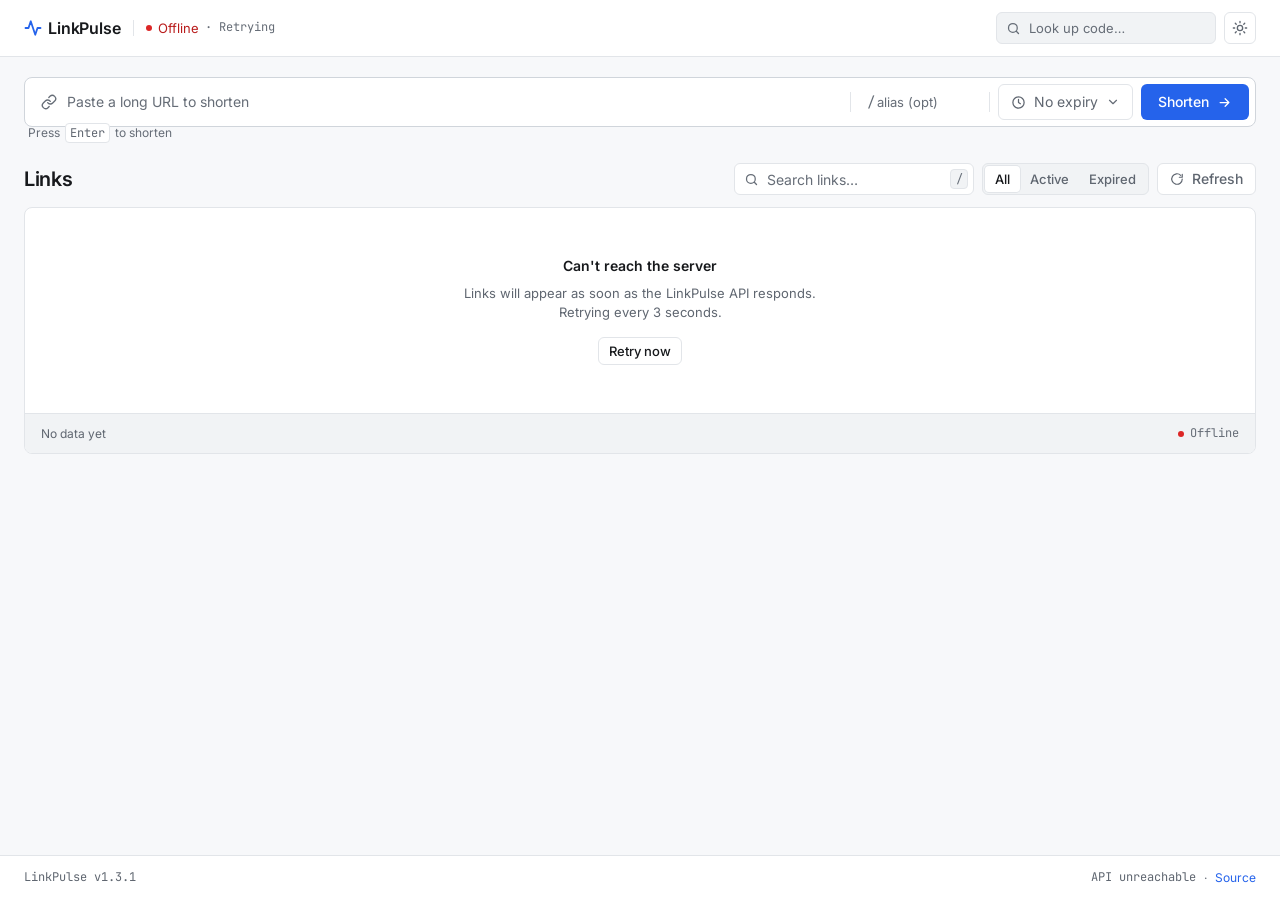
==== commit dfe902df: "feat: add custom alias input and real-time validation to frontend UI - Add custom alias input field " ====
--- a/frontend/index.html
+++ b/frontend/index.html
@@ -119,6 +119,16 @@
                             placeholder="Paste a long URL to shorten" required
                             autocomplete="off" autocapitalize="off" spellcheck="false" enterkeyhint="go"
                             aria-describedby="create-hint create-error">
+                    </div>
+
+                    <span class="create-sep" aria-hidden="true"></span>
+
+                    <div class="create-alias" id="create-alias-wrap">
+                        <label for="custom-alias" class="visually-hidden">Custom alias</label>
+                        <span class="create-alias-prefix" aria-hidden="true">/</span>
+                        <input type="text" id="custom-alias" name="customAlias" maxlength="10"
+                            placeholder="alias (opt)" autocomplete="off" autocapitalize="off" spellcheck="false"
+                            title="Optional custom alias (3–10 alphanumeric characters)">
                     </div>
 
                     <span class="create-sep" aria-hidden="true"></span>
--- a/frontend/css/style.css
+++ b/frontend/css/style.css
@@ -661,6 +661,39 @@
     width: 1px;
     height: 20px;
     background: var(--border);
+}
+
+.create-alias {
+    display: flex;
+    align-items: center;
+    gap: 2px;
+    padding: 0 var(--sp-2);
+}
+
+.create-alias-prefix {
+    font-family: var(--font-mono);
+    font-size: var(--fs-14);
+    color: var(--text-3);
+    user-select: none;
+}
+
+.create-alias input {
+    width: 96px;
+    height: var(--control-h-lg);
+    background: transparent;
+    border: 0;
+    font-family: var(--font-mono);
+    font-size: var(--fs-13);
+    color: var(--text);
+}
+
+.create-alias input::placeholder {
+    font-family: var(--font-sans);
+    color: var(--text-3);
+}
+
+.create-alias input:focus {
+    outline: none;
 }
 
 .expiry {
@@ -1992,6 +2025,19 @@
         font-size: var(--fs-16);
     }
 
+    .create-alias {
+        padding: 0 var(--sp-2);
+        background: var(--surface-subtle);
+        border: 1px solid var(--border);
+        border-radius: var(--radius);
+    }
+
+    .create-alias input {
+        width: 100%;
+        height: var(--touch);
+        font-size: var(--fs-16);
+    }
+
     .expiry-trigger,
     .shorten-btn {
         width: 100%;
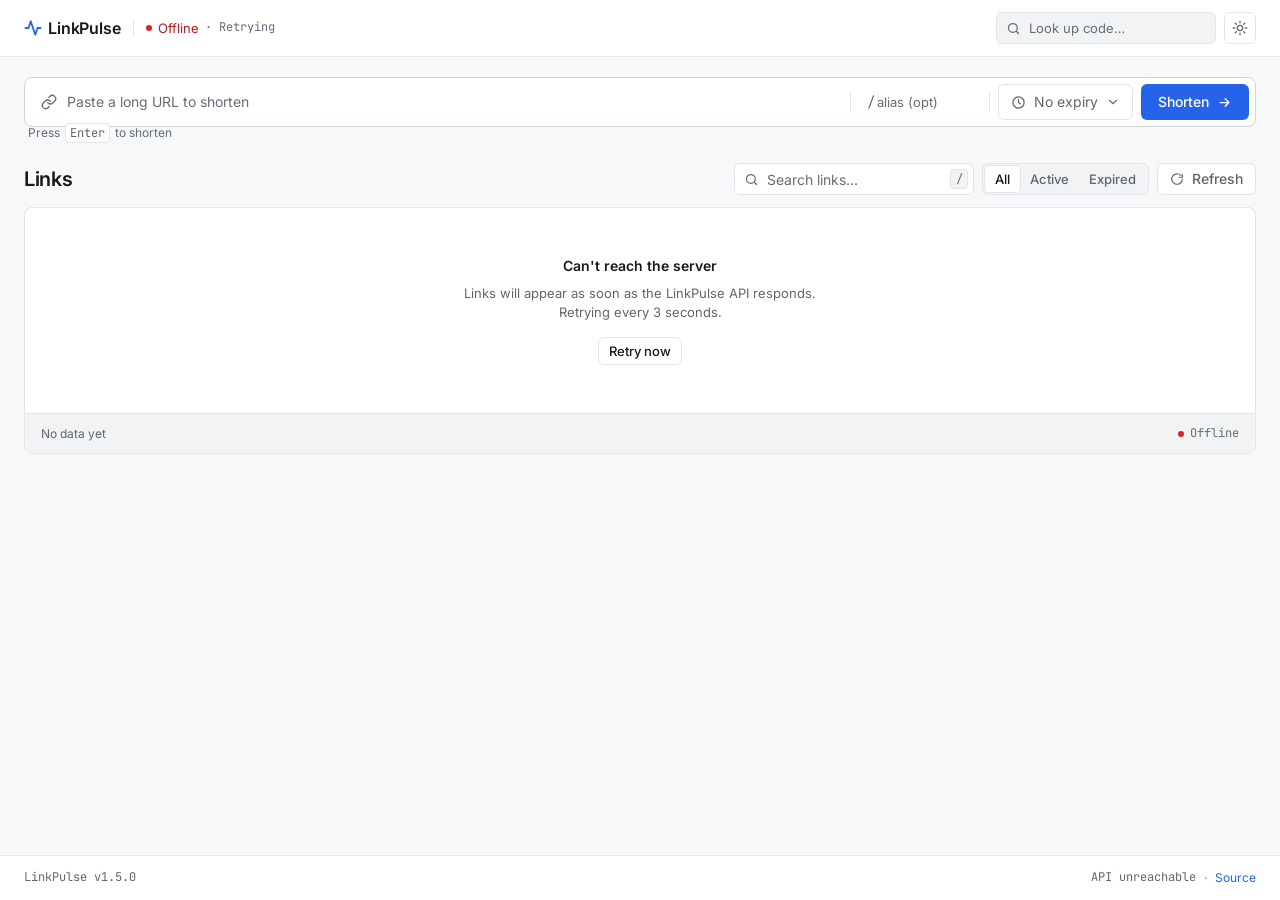
==== commit 4beb5e2b: "feat: implement bulk purge of expired URLs API and dashboard action - Introduce DELETE /api/urls/exp" ====
--- a/frontend/index.html
+++ b/frontend/index.html
@@ -279,6 +279,15 @@
                                 <option value="originalUrl:desc">Destination Z–A</option>
                             </select>
                         </div>
+
+                        <button type="button" id="purge-expired-btn" class="btn btn-secondary purge-btn hidden"
+                            title="Purge all expired links" aria-label="Purge all expired links">
+                            <svg width="14" height="14" viewBox="0 0 24 24" fill="none" stroke="currentColor"
+                                stroke-width="2" stroke-linecap="round" stroke-linejoin="round" aria-hidden="true">
+                                <path d="M3 6h18M19 6v14a2 2 0 0 1-2 2H7a2 2 0 0 1-2-2V6m3 0V4a2 2 0 0 1 2-2h4a2 2 0 0 1 2 2v2"></path>
+                            </svg>
+                            <span class="btn-label">Purge expired</span>
+                        </button>
 
                         <button type="button" id="refresh-btn" class="btn btn-secondary refresh-btn">
                             <svg width="14" height="14" viewBox="0 0 24 24" fill="none" stroke="currentColor"
@@ -508,7 +517,7 @@
     <!-- Footer -->
     <footer class="site-footer" id="site-footer">
         <div class="container footer-inner">
-            <span class="mono">LinkPulse v1.3.1</span>
+            <span class="mono">LinkPulse v1.5.0</span>
             <span class="footer-meta">
                 <span class="mono" id="api-latency">API —</span>
                 <span class="summary-sep" aria-hidden="true">·</span>
--- a/frontend/css/style.css
+++ b/frontend/css/style.css
@@ -1051,6 +1051,16 @@
     font-size: var(--fs-14);
     -webkit-appearance: none;
     appearance: none;
+}
+
+.purge-btn {
+    color: var(--text-2);
+}
+
+.purge-btn:hover:not(:disabled) {
+    color: var(--danger-text);
+    border-color: var(--danger-border);
+    background: var(--danger-subtle);
 }
 
 .refresh-btn {
@@ -2121,7 +2131,7 @@
 
     .links-tools {
         display: grid;
-        grid-template-columns: 1fr auto;
+        grid-template-columns: 1fr auto auto;
     }
 
     .search {
@@ -2146,19 +2156,28 @@
         font-size: var(--fs-16);
     }
 
-    .refresh-btn {
+    .purge-btn {
         grid-row: 2;
         grid-column: 2;
         height: var(--touch);
+        width: var(--touch);
+        padding: 0;
+    }
+
+    .purge-btn .btn-label {
+        display: none;
+    }
+
+    .refresh-btn {
+        grid-row: 2;
+        grid-column: 3;
+        height: var(--touch);
+        width: var(--touch);
+        padding: 0;
     }
 
     .refresh-btn .btn-label {
         display: none;
-    }
-
-    .refresh-btn {
-        width: var(--touch);
-        padding: 0;
     }
 
     /* Table becomes a compact two-line list */
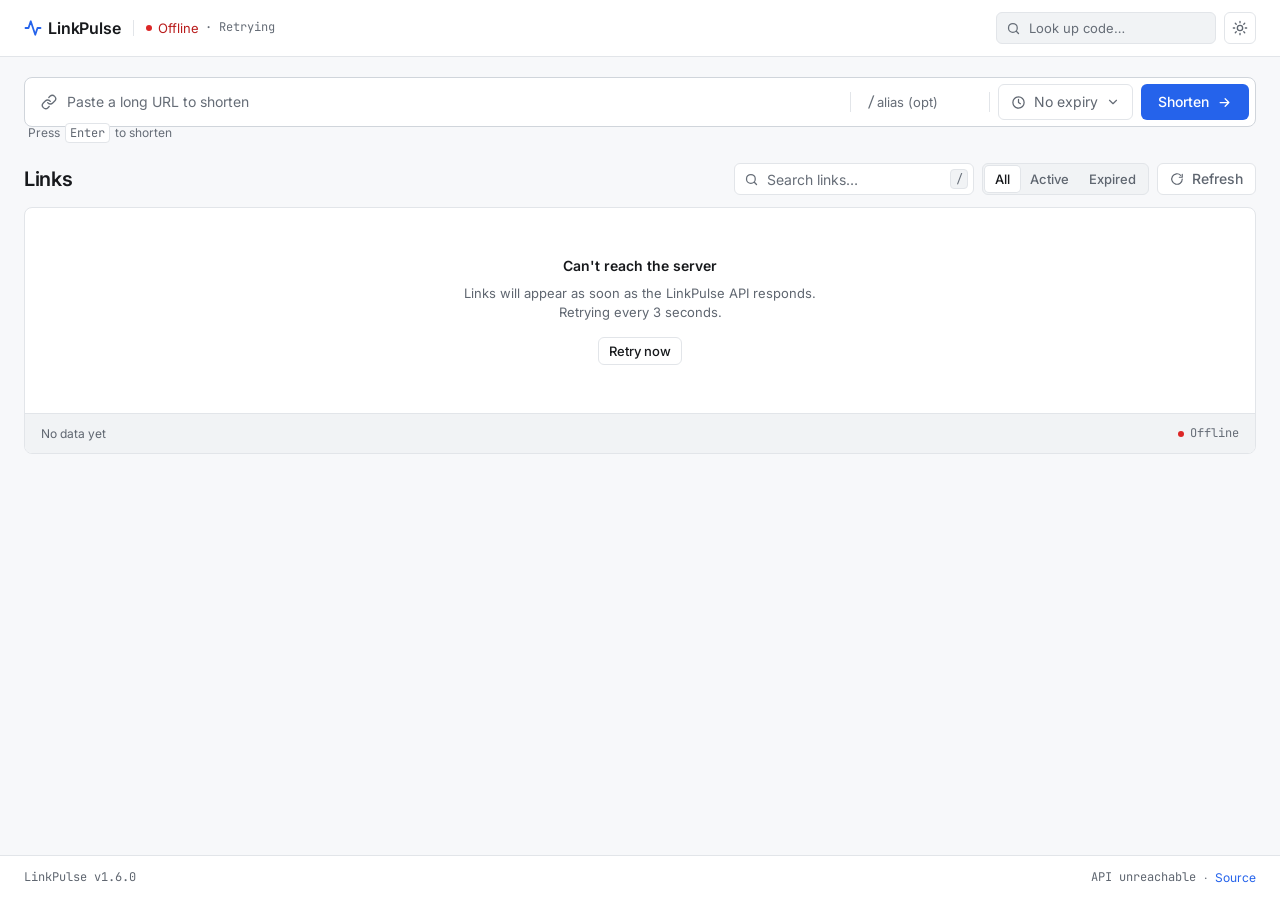
==== commit 3f4ad1d9: "docs: update API documentation, Postman collection, README, and CHANGELOG for v1.6.0" ====
--- a/frontend/index.html
+++ b/frontend/index.html
@@ -203,6 +203,7 @@
                     <button type="button" id="copy-btn" class="btn btn-secondary btn-sm">
                         <span class="btn-label">Copy</span>
                     </button>
+                    <button type="button" id="result-qr-btn" class="btn btn-secondary btn-sm">QR Code</button>
                     <button type="button" id="inspect-result-btn" class="btn btn-secondary btn-sm">Details</button>
                     <button type="button" id="result-dismiss" class="icon-btn icon-btn-sm"
                         aria-label="Dismiss created link">
@@ -496,6 +497,19 @@
                             </div>
                         </dl>
 
+                        <div class="details-qr-action" style="margin-top: var(--sp-3); margin-bottom: var(--sp-2);">
+                            <button type="button" id="details-qr-btn" class="btn btn-secondary btn-block btn-sm">
+                                <svg width="14" height="14" viewBox="0 0 24 24" fill="none" stroke="currentColor"
+                                    stroke-width="2" stroke-linecap="round" stroke-linejoin="round" aria-hidden="true">
+                                    <rect x="3" y="3" width="7" height="7"></rect>
+                                    <rect x="14" y="3" width="7" height="7"></rect>
+                                    <rect x="14" y="14" width="7" height="7"></rect>
+                                    <rect x="3" y="14" width="7" height="7"></rect>
+                                </svg>
+                                <span class="btn-label">View QR Code</span>
+                            </button>
+                        </div>
+
                         <div class="details-danger">
                             <button type="button" id="details-delete" class="btn btn-danger-subtle btn-block">
                                 <svg width="14" height="14" viewBox="0 0 24 24" fill="none" stroke="currentColor"
@@ -517,7 +531,7 @@
     <!-- Footer -->
     <footer class="site-footer" id="site-footer">
         <div class="container footer-inner">
-            <span class="mono">LinkPulse v1.5.0</span>
+            <span class="mono">LinkPulse v1.6.0</span>
             <span class="footer-meta">
                 <span class="mono" id="api-latency">API —</span>
                 <span class="summary-sep" aria-hidden="true">·</span>
@@ -556,6 +570,39 @@
         </div>
     </div>
 
+    <!-- QR code modal dialog -->
+    <div id="qr-modal" class="modal-overlay hidden" data-keep-interactive>
+        <div class="modal qr-modal" role="dialog" aria-modal="true" aria-labelledby="qr-modal-title">
+            <div class="modal-header">
+                <h2 id="qr-modal-title">Link QR Code</h2>
+                <button type="button" id="qr-modal-close" class="icon-btn" aria-label="Close QR code modal">
+                    <svg width="16" height="16" viewBox="0 0 24 24" fill="none" stroke="currentColor"
+                        stroke-width="2" stroke-linecap="round" stroke-linejoin="round" aria-hidden="true">
+                        <path d="M18 6 6 18M6 6l12 12"></path>
+                    </svg>
+                </button>
+            </div>
+            <div class="qr-modal-body">
+                <div class="qr-preview-wrapper" id="qr-preview-wrapper">
+                    <img id="qr-image" src="" alt="Short URL QR Code" width="200" height="200">
+                </div>
+                <p id="qr-short-url" class="qr-url-text mono"></p>
+                <div class="modal-actions">
+                    <a id="qr-download-btn" class="btn btn-primary" href="#" download="qrcode.png">
+                        <svg width="14" height="14" viewBox="0 0 24 24" fill="none" stroke="currentColor"
+                            stroke-width="2" stroke-linecap="round" stroke-linejoin="round" aria-hidden="true">
+                            <path d="M21 15v4a2 2 0 0 1-2 2H5a2 2 0 0 1-2-2v-4M7 10l5 5 5-5M12 15V3"></path>
+                        </svg>
+                        <span class="btn-label">Download PNG</span>
+                    </a>
+                    <button type="button" id="qr-copy-btn" class="btn btn-secondary">
+                        <span class="btn-label">Copy Link</span>
+                    </button>
+                </div>
+            </div>
+        </div>
+    </div>
+
     <script src="js/app.js"></script>
 </body>
 
--- a/frontend/css/style.css
+++ b/frontend/css/style.css
@@ -2359,6 +2359,55 @@
     }
 }
 
+/* --------------------------------------------------------------------------
+   QR Code Modal
+   -------------------------------------------------------------------------- */
+.qr-modal {
+    width: min(380px, 100%);
+    text-align: center;
+    gap: var(--sp-4);
+}
+
+.modal-header {
+    display: flex;
+    align-items: center;
+    justify-content: space-between;
+}
+
+.qr-preview-wrapper {
+    display: flex;
+    align-items: center;
+    justify-content: center;
+    padding: var(--sp-4);
+    background: #FFFFFF;
+    border: 1px solid var(--border);
+    border-radius: var(--radius);
+    margin: 0 auto;
+    width: fit-content;
+    box-shadow: 0 4px 16px rgba(0, 0, 0, 0.06);
+}
+
+.qr-preview-wrapper img {
+    display: block;
+    image-rendering: pixelated;
+    max-width: 100%;
+    height: auto;
+}
+
+.qr-url-text {
+    font-size: var(--fs-13);
+    color: var(--text-2);
+    word-break: break-all;
+    margin: 0;
+}
+
+.details-qr-action .btn {
+    display: inline-flex;
+    align-items: center;
+    justify-content: center;
+    gap: var(--sp-2);
+}
+
 @media (prefers-reduced-motion: reduce) {
     html {
         scroll-behavior: auto;
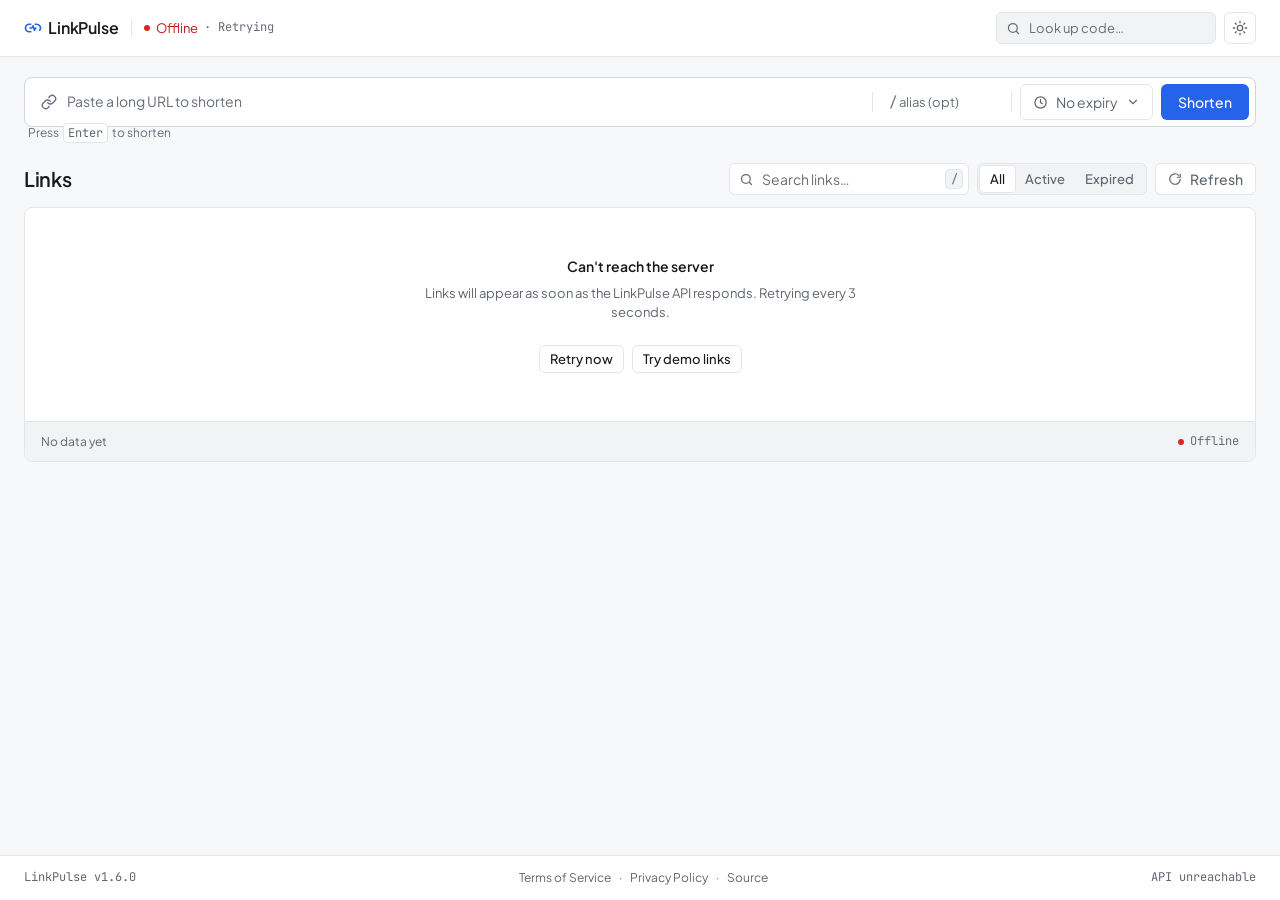
==== commit f4080caf: "feat(ui): add interactive demo mode, shimmer skeletons, and legal modals - Introduce interactive dem" ====
--- a/frontend/index.html
+++ b/frontend/index.html
@@ -4,18 +4,18 @@
 <head>
     <meta charset="UTF-8">
     <meta name="viewport" content="width=device-width, initial-scale=1.0">
-    <title>LinkPulse — URL Shortener</title>
+    <title>LinkPulse: URL Shortener</title>
     <meta name="description"
         content="Shorten URLs, set expirations and watch click counts update live. Built with Spring Boot and PostgreSQL.">
     <meta name="theme-color" content="#F7F8FA">
     <link rel="icon"
-        href="data:image/svg+xml,<svg xmlns='http://www.w3.org/2000/svg' viewBox='0 0 24 24' fill='none' stroke='%232563EB' stroke-width='2.4' stroke-linecap='round' stroke-linejoin='round'><path d='M22 12h-4l-3 9L9 3l-3 9H2'/></svg>">
-
-    <!-- Google Fonts: Inter (UI) + JetBrains Mono (codes & links) -->
+        href="data:image/svg+xml,<svg xmlns='http://www.w3.org/2000/svg' viewBox='0 0 24 24' fill='none' stroke='%232563EB' stroke-width='2.2' stroke-linecap='round' stroke-linejoin='round'><path d='M9 17H7A5 5 0 0 1 7 7h2'/><path d='M15 7h2a5 5 0 0 1 4 8'/><path d='M8 12h2.5l1.5-3 2 6 1.5-3H16'/></svg>">
+
+    <!-- Google Fonts: Plus Jakarta Sans (UI) + JetBrains Mono (codes & links) -->
     <link rel="preconnect" href="https://fonts.googleapis.com">
     <link rel="preconnect" href="https://fonts.gstatic.com" crossorigin>
     <link
-        href="https://fonts.googleapis.com/css2?family=Inter:wght@400;500;600&family=JetBrains+Mono:wght@400;500&display=swap"
+        href="https://fonts.googleapis.com/css2?family=Plus+Jakarta+Sans:wght@400;500;600;700&family=JetBrains+Mono:wght@400;500&display=swap"
         rel="stylesheet">
     <link rel="stylesheet" href="css/style.css">
 
@@ -46,9 +46,11 @@
             <div class="header-left">
                 <span class="brand">
                     <svg class="brand-mark" width="18" height="18" viewBox="0 0 24 24" fill="none"
-                        stroke="currentColor" stroke-width="2.4" stroke-linecap="round" stroke-linejoin="round"
+                        stroke="currentColor" stroke-width="2.2" stroke-linecap="round" stroke-linejoin="round"
                         aria-hidden="true">
-                        <path d="M22 12h-4l-3 9L9 3l-3 9H2"></path>
+                        <path d="M9 17H7A5 5 0 0 1 7 7h2"></path>
+                        <path d="M15 7h2a5 5 0 0 1 4 8"></path>
+                        <path d="M8 12h2.5l1.5-3 2 6 1.5-3H16"></path>
                     </svg>
                     <span class="brand-name">LinkPulse</span>
                 </span>
@@ -174,11 +176,6 @@
                     <button type="submit" id="shorten-btn" class="btn btn-primary shorten-btn">
                         <span class="btn-text">Shorten</span>
                         <span class="spinner hidden" aria-hidden="true"></span>
-                        <svg class="btn-arrow" width="15" height="15" viewBox="0 0 24 24" fill="none"
-                            stroke="currentColor" stroke-width="2" stroke-linecap="round" stroke-linejoin="round"
-                            aria-hidden="true">
-                            <path d="M5 12h14M13 6l6 6-6 6"></path>
-                        </svg>
                     </button>
                 </div>
 
@@ -383,16 +380,21 @@
                     <!-- No links / no matches -->
                     <div id="table-empty" class="table-state hidden">
                         <h3 id="empty-title">No links yet</h3>
-                        <p id="empty-text">Paste a long URL above to create your first short link.</p>
-                        <button type="button" id="empty-action" class="btn btn-secondary btn-sm hidden">Clear
-                            filters</button>
+                        <p id="empty-text">Paste a long URL above to create your first short link, or explore sample links.</p>
+                        <div class="empty-state-actions">
+                            <button type="button" id="demo-action" class="btn btn-secondary btn-sm">Try demo links</button>
+                            <button type="button" id="empty-action" class="btn btn-secondary btn-sm hidden">Clear filters</button>
+                        </div>
                     </div>
 
                     <!-- First load failed -->
                     <div id="table-error" class="table-state hidden">
                         <h3>Can't reach the server</h3>
                         <p>Links will appear as soon as the LinkPulse API responds. Retrying every 3 seconds.</p>
-                        <button type="button" class="btn btn-secondary btn-sm" data-retry>Retry now</button>
+                        <div class="empty-state-actions">
+                            <button type="button" class="btn btn-secondary btn-sm" data-retry>Retry now</button>
+                            <button type="button" id="error-demo-btn" class="btn btn-secondary btn-sm">Try demo links</button>
+                        </div>
                     </div>
 
                     <div class="table-foot">
@@ -419,9 +421,28 @@
                 </div>
 
                 <div class="details-body">
-                    <div id="details-loading" class="details-state" role="status">
-                        <span class="spinner spinner-muted" aria-hidden="true"></span>
-                        <span id="details-loading-text">Loading link…</span>
+                    <div id="details-loading" class="details-state details-state-skeleton" role="status">
+                        <span class="visually-hidden" id="details-loading-text">Loading link details…</span>
+                        <div class="details-skeleton" aria-hidden="true">
+                            <div class="details-skeleton-field">
+                                <div class="skeleton-bar skeleton-bar-label"></div>
+                                <div class="skeleton-bar skeleton-bar-code"></div>
+                            </div>
+                            <div class="details-skeleton-field">
+                                <div class="skeleton-bar skeleton-bar-label"></div>
+                                <div class="skeleton-bar skeleton-bar-url"></div>
+                            </div>
+                            <div class="details-skeleton-grid">
+                                <div class="skeleton-card"></div>
+                                <div class="skeleton-card"></div>
+                                <div class="skeleton-card"></div>
+                                <div class="skeleton-card"></div>
+                            </div>
+                            <div class="details-skeleton-meta">
+                                <div class="skeleton-bar skeleton-bar-row"></div>
+                                <div class="skeleton-bar skeleton-bar-row"></div>
+                            </div>
+                        </div>
                     </div>
 
                     <div id="details-error" class="details-state details-state-error hidden">
@@ -532,10 +553,15 @@
     <footer class="site-footer" id="site-footer">
         <div class="container footer-inner">
             <span class="mono">LinkPulse v1.6.0</span>
+            <div class="footer-links">
+                <button type="button" id="terms-btn" class="footer-link">Terms of Service</button>
+                <span class="summary-sep" aria-hidden="true">·</span>
+                <button type="button" id="privacy-btn" class="footer-link">Privacy Policy</button>
+                <span class="summary-sep" aria-hidden="true">·</span>
+                <a href="https://github.com/kritagya025/URL_SHORTNER-LinkPluse-" target="_blank" rel="noopener" class="footer-link">Source</a>
+            </div>
             <span class="footer-meta">
-                <span class="mono" id="api-latency">API —</span>
-                <span class="summary-sep" aria-hidden="true">·</span>
-                <a href="https://github.com/kritagya025/URL_SHORTNER-LinkPluse-" target="_blank" rel="noopener">Source</a>
+                <span class="mono" id="api-latency">API: --</span>
             </span>
         </div>
     </footer>
@@ -603,6 +629,68 @@
         </div>
     </div>
 
+    <!-- Terms of Service modal dialog -->
+    <div id="terms-modal" class="modal-overlay hidden" data-keep-interactive>
+        <div class="modal legal-modal" role="dialog" aria-modal="true" aria-labelledby="terms-modal-title">
+            <div class="modal-header">
+                <h2 id="terms-modal-title">Terms of Service</h2>
+                <button type="button" id="terms-modal-close" class="icon-btn" aria-label="Close Terms of Service">
+                    <svg width="16" height="16" viewBox="0 0 24 24" fill="none" stroke="currentColor"
+                        stroke-width="2" stroke-linecap="round" stroke-linejoin="round" aria-hidden="true">
+                        <path d="M18 6 6 18M6 6l12 12"></path>
+                    </svg>
+                </button>
+            </div>
+            <div class="legal-modal-body">
+                <h3>1. Acceptable Use</h3>
+                <p>LinkPulse is built for creating fast, readable short links to legitimate web resources. Creating links to phishing campaigns, malware distributions, credential harvesters, illegal content, or unsolicited bulk spam is strictly prohibited and results in immediate link termination without notice.</p>
+                
+                <h3>2. Service Availability &amp; Expirations</h3>
+                <p>LinkPulse provides URL shortening on an as-is basis. You may set optional custom expirations (from 1 hour to custom dates). Once a link passes its expiration date, it returns an HTTP 410 Gone status code and stops redirecting traffic.</p>
+                
+                <h3>3. Rate Limits &amp; Automated Traffic</h3>
+                <p>To preserve high availability and sub-millisecond redirect lookups for all users, programmatic API access is subject to sensible rate limits. Excessively high automated bursts may receive HTTP 429 Too Many Requests responses.</p>
+
+                <h3>4. Data Integrity &amp; Deletion</h3>
+                <p>You can delete your short links at any time via the dashboard. Once deleted, the alias becomes inaccessible immediately.</p>
+            </div>
+            <div class="modal-actions">
+                <button type="button" id="terms-close-btn" class="btn btn-secondary">Close</button>
+            </div>
+        </div>
+    </div>
+
+    <!-- Privacy Policy modal dialog -->
+    <div id="privacy-modal" class="modal-overlay hidden" data-keep-interactive>
+        <div class="modal legal-modal" role="dialog" aria-modal="true" aria-labelledby="privacy-modal-title">
+            <div class="modal-header">
+                <h2 id="privacy-modal-title">Privacy Policy</h2>
+                <button type="button" id="privacy-modal-close" class="icon-btn" aria-label="Close Privacy Policy">
+                    <svg width="16" height="16" viewBox="0 0 24 24" fill="none" stroke="currentColor"
+                        stroke-width="2" stroke-linecap="round" stroke-linejoin="round" aria-hidden="true">
+                        <path d="M18 6 6 18M6 6l12 12"></path>
+                    </svg>
+                </button>
+            </div>
+            <div class="legal-modal-body">
+                <h3>1. Information We Collect</h3>
+                <p>LinkPulse respects user privacy. When you shorten a URL, we store only the destination URL, the generated short code, the creation timestamp, and any optional expiration date.</p>
+
+                <h3>2. Click Analytics &amp; Privacy</h3>
+                <p>When visitors click a shortened link, LinkPulse increments an aggregate counter. We do not track individual users across the web, do not build personal browsing profiles, and do not use third-party behavioral cookies.</p>
+
+                <h3>3. Client-Side Storage</h3>
+                <p>This web dashboard uses browser <code>localStorage</code> solely to remember your chosen color theme (light or dark mode). No personal data or tracking identifiers are placed in your browser storage.</p>
+
+                <h3>4. Open Source Transparency</h3>
+                <p>The LinkPulse application codebase is open source and verifiable on GitHub under the MIT License.</p>
+            </div>
+            <div class="modal-actions">
+                <button type="button" id="privacy-close-btn" class="btn btn-secondary">Close</button>
+            </div>
+        </div>
+    </div>
+
     <script src="js/app.js"></script>
 </body>
 
--- a/frontend/css/style.css
+++ b/frontend/css/style.css
@@ -1,5 +1,5 @@
 /* ==========================================================================
-   LinkPulse — URL Shortener dashboard
+   LinkPulse: URL Shortener dashboard
    Flat, hairline-based system: one accent for interaction, semantic colour
    only for status. Light and dark themes share the same tokens.
    ========================================================================== */
@@ -9,7 +9,7 @@
    -------------------------------------------------------------------------- */
 
 :root {
-    --font-sans: 'Inter', system-ui, -apple-system, 'Segoe UI', Roboto, sans-serif;
+    --font-sans: 'Plus Jakarta Sans', system-ui, -apple-system, 'Segoe UI', Roboto, sans-serif;
     --font-mono: 'JetBrains Mono', ui-monospace, 'SF Mono', Menlo, Consolas, monospace;
 
     /* Type scale: 12 / 13 / 14 / 16 / 20 / 24 */
@@ -1412,14 +1412,32 @@
     border-bottom: none;
 }
 
+@keyframes shimmer {
+    0% {
+        background-position: -200% 0;
+    }
+    100% {
+        background-position: 200% 0;
+    }
+}
+
 .skeleton-row i {
     height: 10px;
-    background: var(--surface-subtle);
+    background: linear-gradient(90deg, var(--surface-subtle) 25%, var(--border) 50%, var(--surface-subtle) 75%);
+    background-size: 200% 100%;
     border-radius: var(--radius-sm);
+    animation: shimmer 1.6s ease-in-out infinite;
 }
 
 .skeleton-row i:nth-child(2) {
     width: 70%;
+}
+
+.empty-state-actions {
+    display: flex;
+    align-items: center;
+    gap: var(--sp-2);
+    margin-top: var(--sp-2);
 }
 
 .table-state {
@@ -1525,6 +1543,75 @@
     padding: var(--sp-6) 0;
     font-size: var(--fs-13);
     color: var(--text-2);
+}
+
+.details-state-skeleton {
+    display: block;
+    width: 100%;
+    padding: var(--sp-2) 0;
+}
+
+.details-skeleton {
+    width: 100%;
+    display: flex;
+    flex-direction: column;
+    gap: var(--sp-4);
+    text-align: left;
+}
+
+.details-skeleton-field {
+    display: flex;
+    flex-direction: column;
+    gap: var(--sp-2);
+}
+
+.skeleton-bar {
+    background: linear-gradient(90deg, var(--surface-subtle) 25%, var(--border) 50%, var(--surface-subtle) 75%);
+    background-size: 200% 100%;
+    border-radius: var(--radius-sm);
+    animation: shimmer 1.6s ease-in-out infinite;
+}
+
+.skeleton-bar-label {
+    width: 64px;
+    height: 10px;
+}
+
+.skeleton-bar-code {
+    width: 100%;
+    height: 36px;
+    border-radius: var(--radius);
+}
+
+.skeleton-bar-url {
+    width: 100%;
+    height: 52px;
+    border-radius: var(--radius);
+}
+
+.details-skeleton-grid {
+    display: grid;
+    grid-template-columns: repeat(2, 1fr);
+    gap: var(--sp-2);
+}
+
+.skeleton-card {
+    height: 64px;
+    background: linear-gradient(90deg, var(--surface-subtle) 25%, var(--border) 50%, var(--surface-subtle) 75%);
+    background-size: 200% 100%;
+    border-radius: var(--radius);
+    animation: shimmer 1.6s ease-in-out infinite;
+}
+
+.details-skeleton-meta {
+    display: flex;
+    flex-direction: column;
+    gap: var(--sp-2);
+}
+
+.skeleton-bar-row {
+    width: 100%;
+    height: 18px;
 }
 
 .details-state-error {
@@ -1814,6 +1901,56 @@
     min-height: 44px;
     font-size: var(--fs-12);
     color: var(--text-2);
+}
+
+.footer-links {
+    display: inline-flex;
+    align-items: center;
+    gap: var(--sp-2);
+}
+
+.footer-link {
+    background: none;
+    border: none;
+    padding: 0;
+    color: var(--text-2);
+    font-size: var(--fs-12);
+    cursor: pointer;
+    text-decoration: none;
+    transition: color var(--dur) var(--ease);
+}
+
+.footer-link:hover {
+    color: var(--text);
+    text-decoration: underline;
+}
+
+.legal-modal {
+    width: min(560px, 100%);
+    max-height: 85vh;
+}
+
+.legal-modal-body {
+    overflow-y: auto;
+    padding-right: var(--sp-2);
+    display: flex;
+    flex-direction: column;
+    gap: var(--sp-3);
+    font-size: var(--fs-13);
+    line-height: 1.5;
+    color: var(--text-2);
+    max-height: 55vh;
+}
+
+.legal-modal-body h3 {
+    font-size: var(--fs-14);
+    font-weight: 600;
+    color: var(--text);
+    margin-top: var(--sp-1);
+}
+
+.legal-modal-body p {
+    margin: 0;
 }
 
 .footer-meta {
